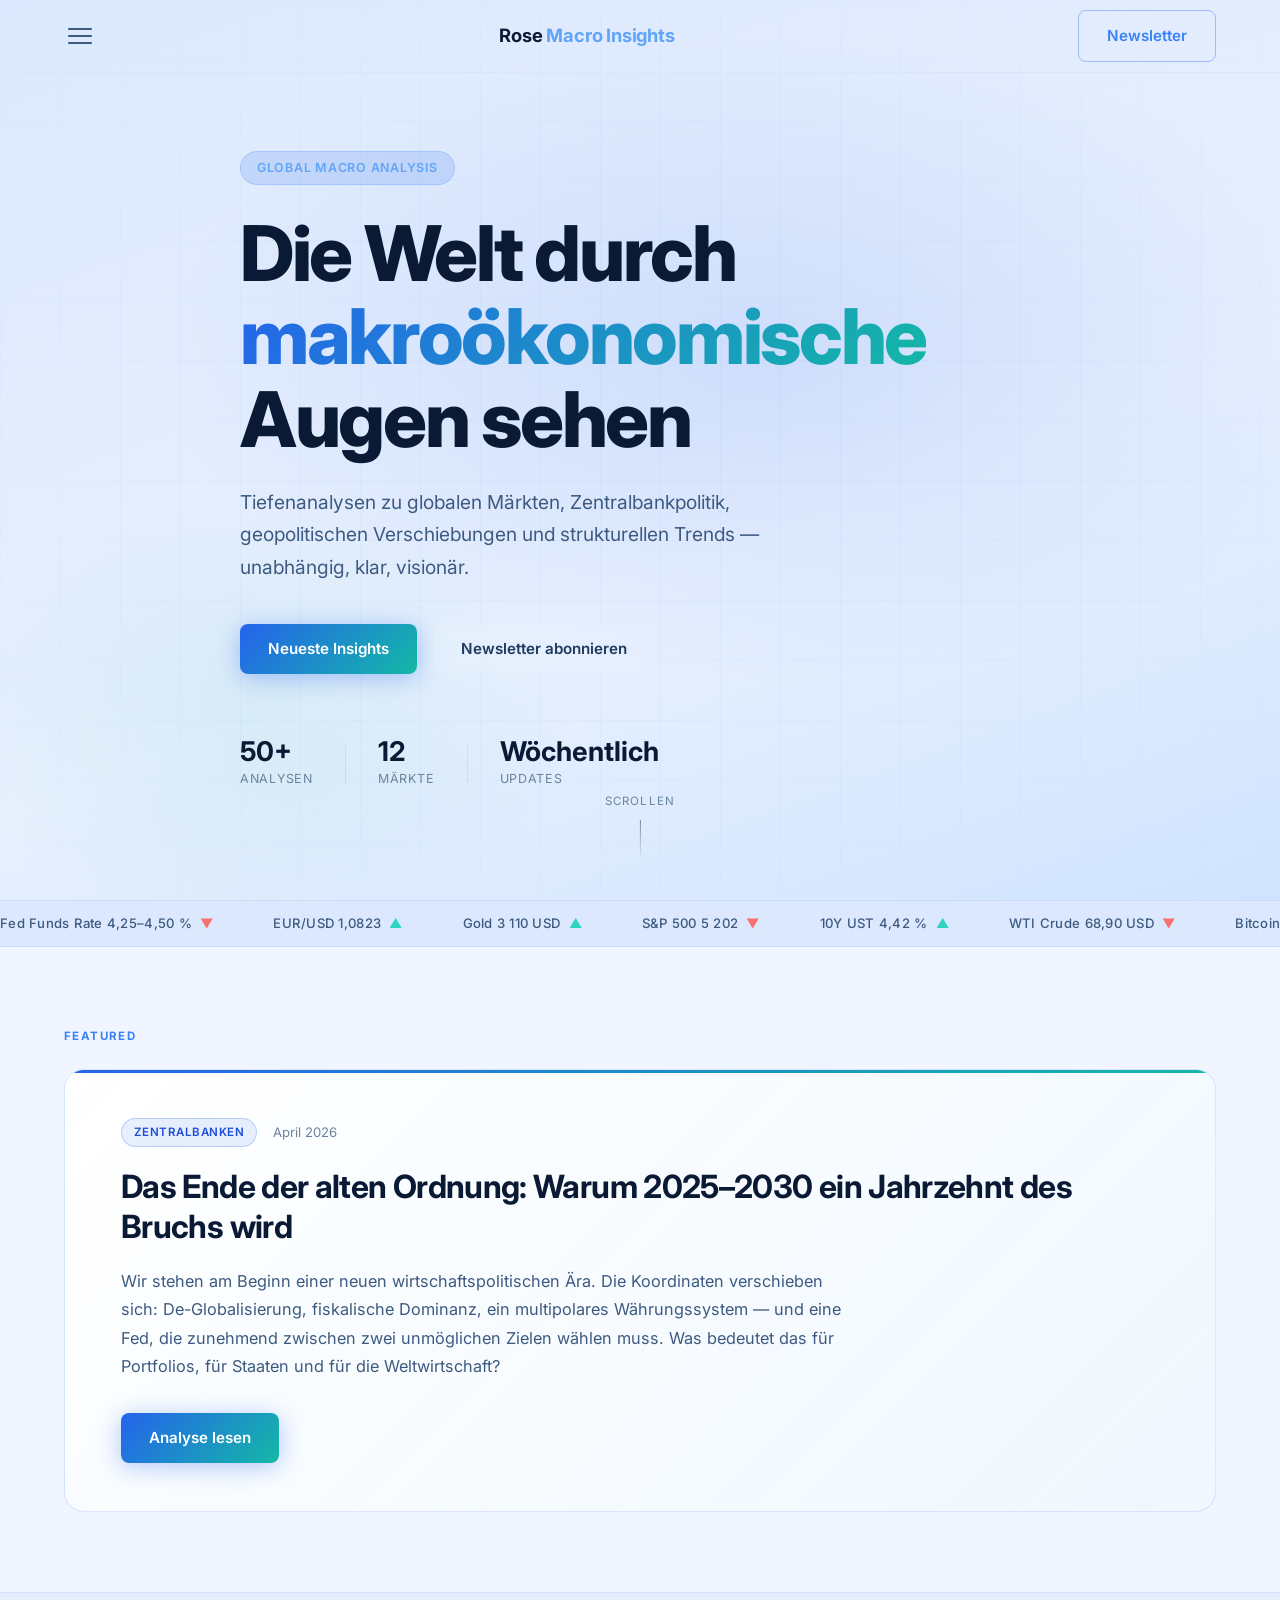
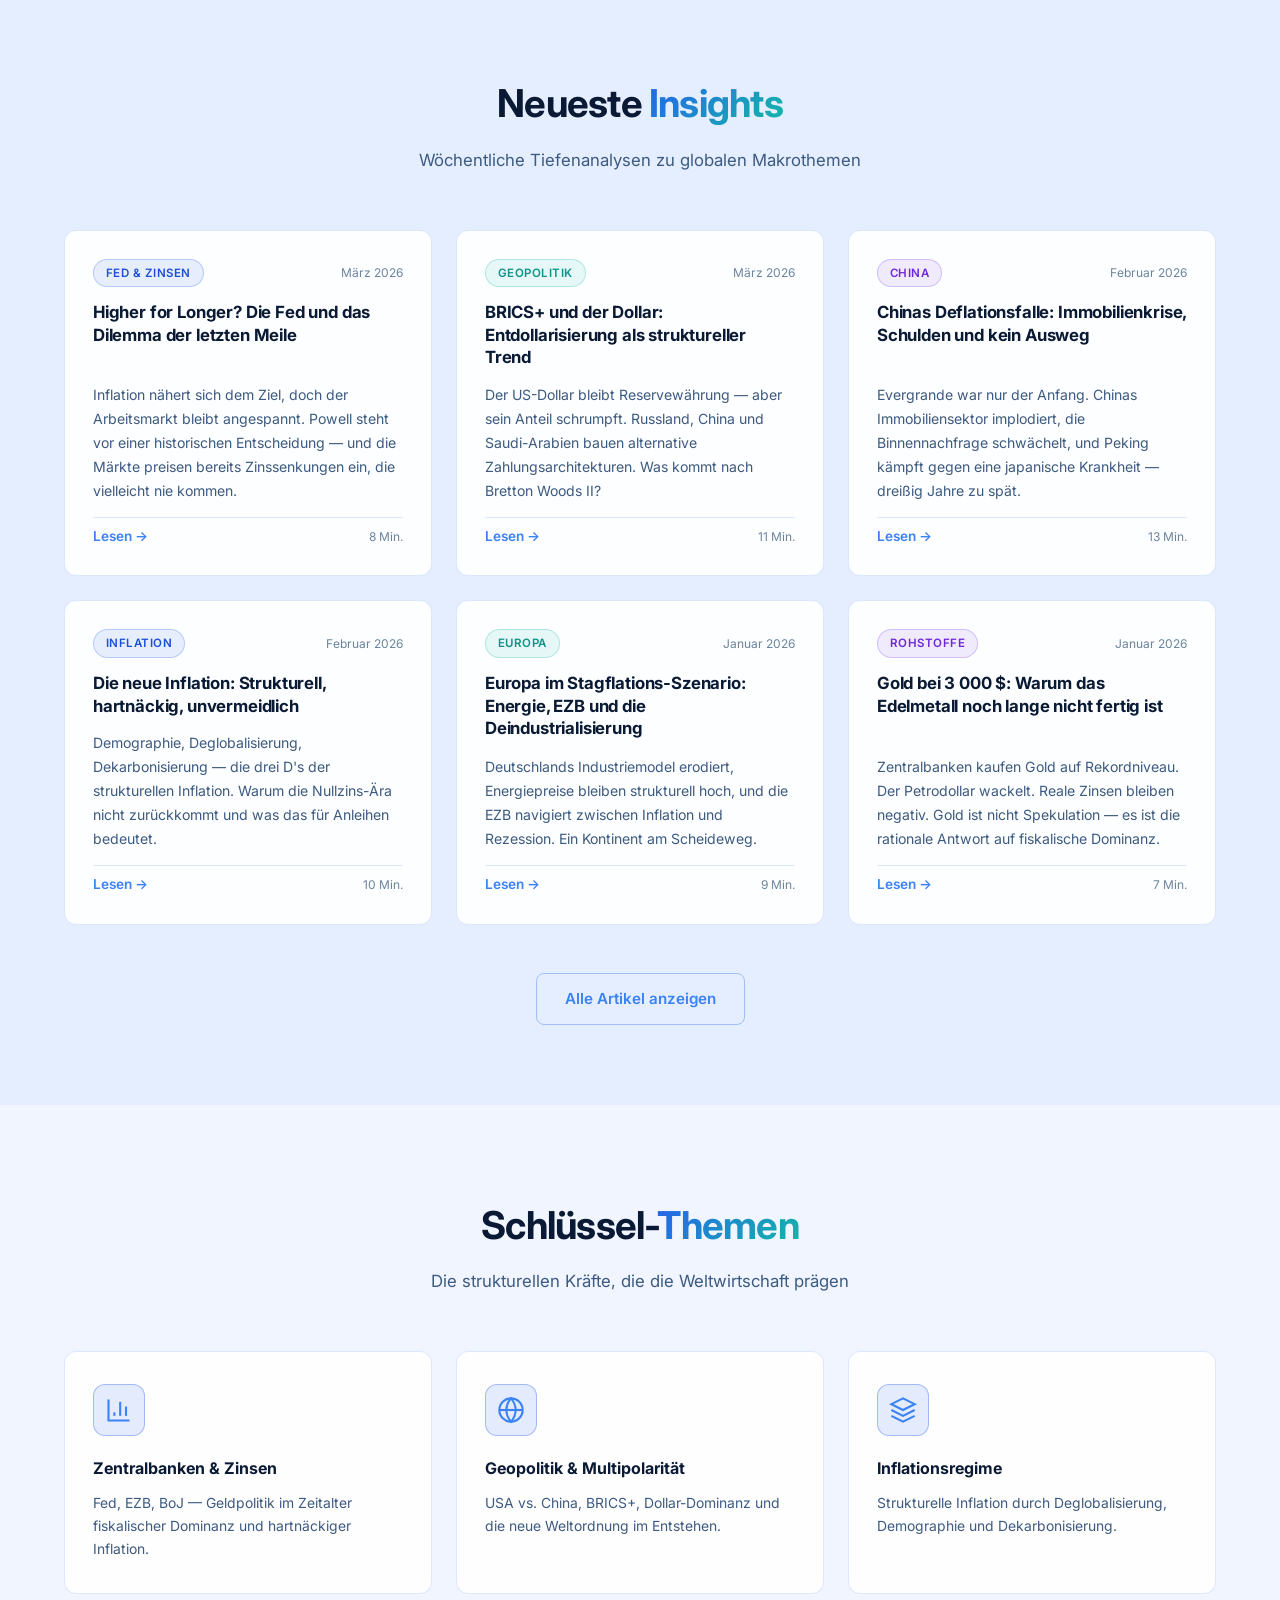
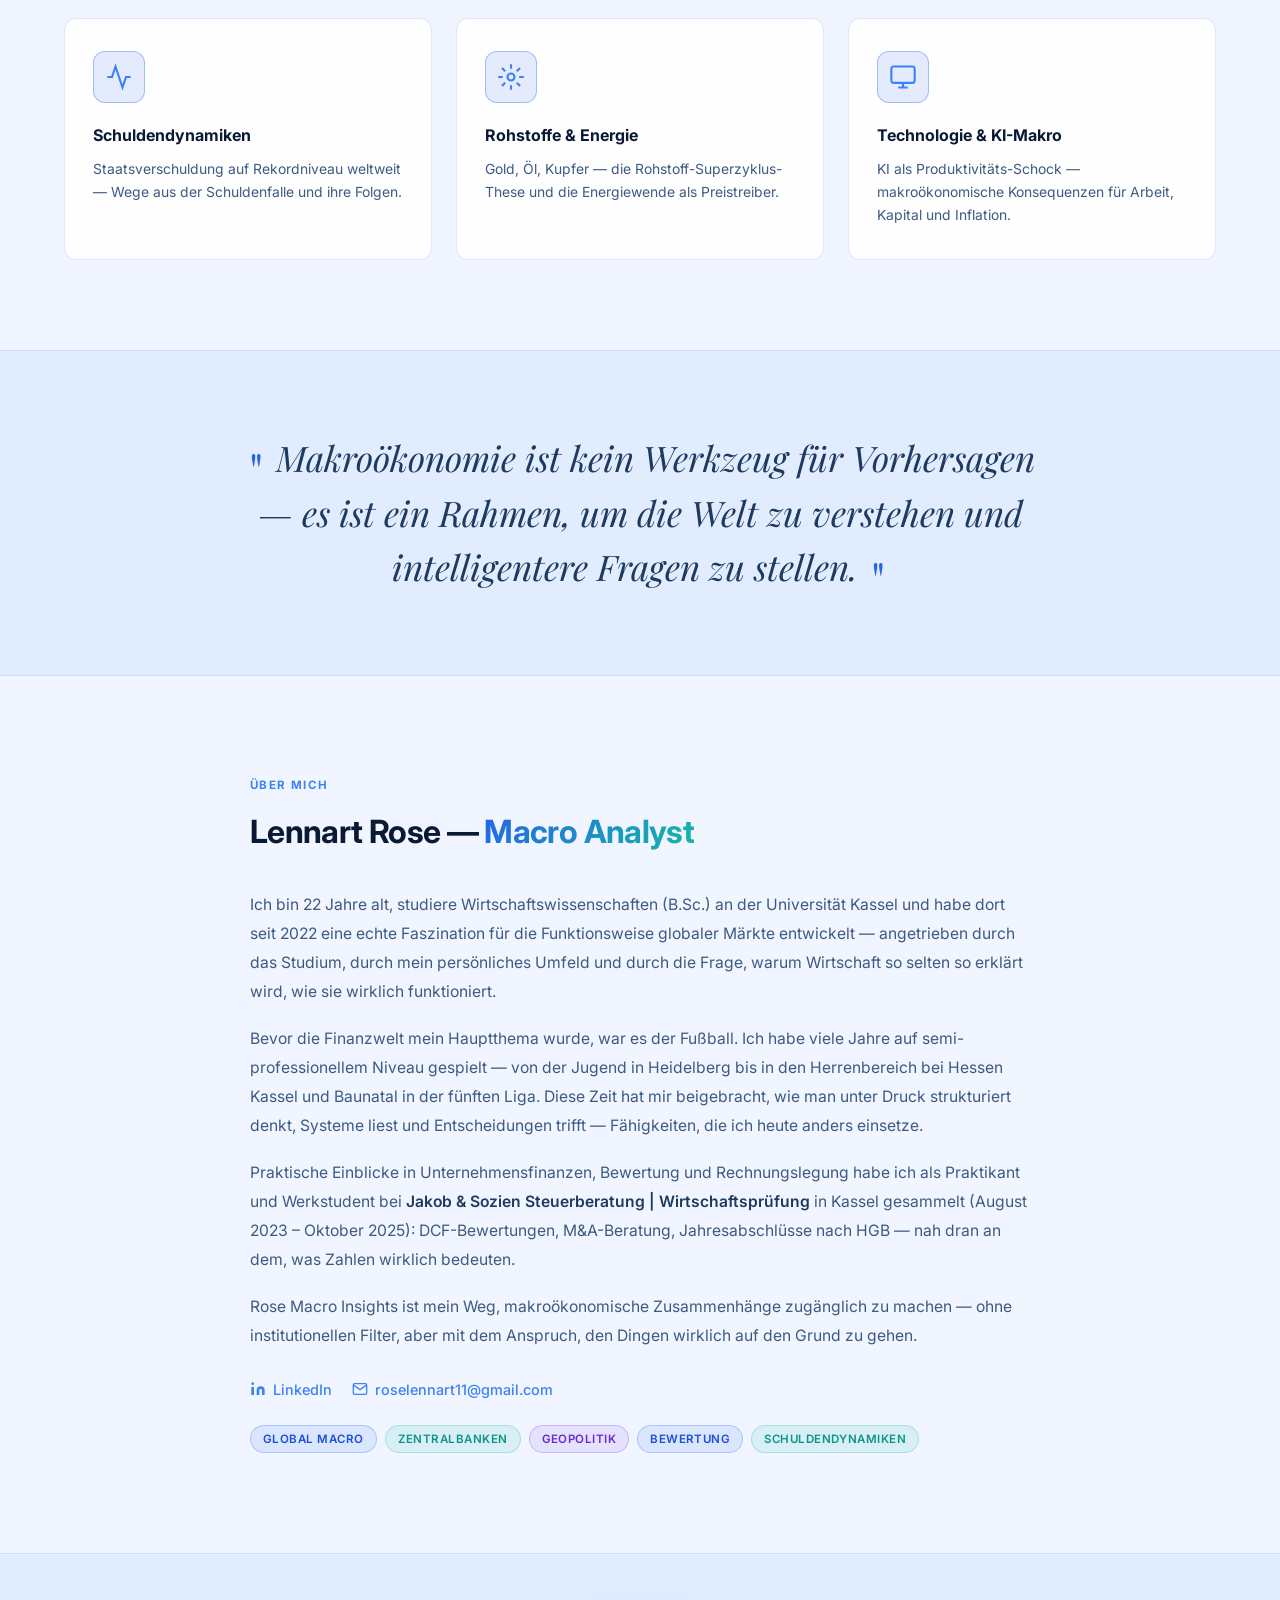
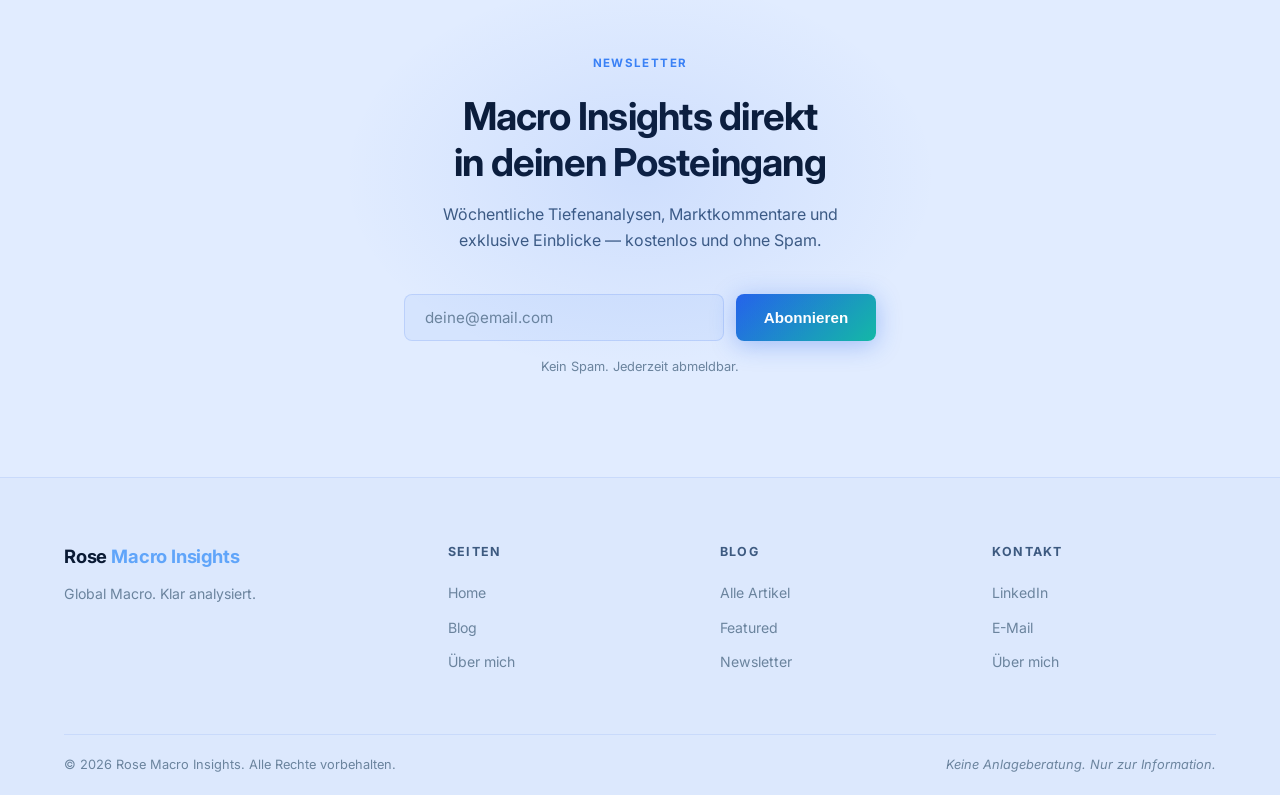
==== index.html @ c43b0543 "Add burger menu (always visible), Blog + Über mich pages, fix all nav links - Burger menu now always" ====
<!DOCTYPE html>
<html lang="de">
<head>
  <meta charset="UTF-8" />
  <meta name="viewport" content="width=device-width, initial-scale=1.0" />
  <title>Rose Macro Insights</title>
  <link rel="preconnect" href="https://fonts.googleapis.com" />
  <link rel="preconnect" href="https://fonts.gstatic.com" crossorigin />
  <link href="https://fonts.googleapis.com/css2?family=Inter:wght@300;400;500;600;700;800&family=Playfair+Display:wght@400;700&display=swap" rel="stylesheet" />
  <link rel="stylesheet" href="css/style.css" />
</head>
<body>

  <!-- NAV -->
  <header class="nav" id="nav">
    <div class="nav__inner container">
      <button class="nav__burger" id="burger" aria-label="Menü öffnen">
        <span></span><span></span><span></span>
      </button>
      <a href="index.html" class="nav__logo">
        <span class="logo-rose">Rose</span><span class="logo-macro"> Macro Insights</span>
      </a>
      <a href="#subscribe" class="btn btn--outline nav__cta">Newsletter</a>
    </div>
    <div class="nav__dropdown" id="nav-dropdown">
      <div class="container nav__dropdown-inner">
        <nav class="nav__drop-links">
          <a href="index.html" class="nav__drop-link nav__drop-link--active">
            <span class="nav__drop-num">01</span>Home
          </a>
          <a href="blog.html" class="nav__drop-link">
            <span class="nav__drop-num">02</span>Blog
          </a>
          <a href="ueber-mich.html" class="nav__drop-link">
            <span class="nav__drop-num">03</span>Über mich
          </a>
        </nav>
        <a href="#subscribe" class="btn btn--primary nav__drop-cta">Newsletter abonnieren</a>
      </div>
    </div>
  </header>

  <!-- HERO -->
  <section class="hero">
    <div class="hero__bg"></div>
    <div class="hero__grid"></div>
    <div class="container hero__inner">
      <div class="hero__tag">Global Macro Analysis</div>
      <h1 class="hero__title">
        Die Welt durch<br />
        <span class="gradient-text">makroökonomische</span><br />
        Augen sehen
      </h1>
      <p class="hero__sub">
        Tiefenanalysen zu globalen Märkten, Zentralbankpolitik, geopolitischen
        Verschiebungen und strukturellen Trends — unabhängig, klar, visionär.
      </p>
      <div class="hero__actions">
        <a href="#insights" class="btn btn--primary">Neueste Insights</a>
        <a href="#subscribe" class="btn btn--ghost">Newsletter abonnieren</a>
      </div>
      <div class="hero__stats">
        <div class="stat">
          <span class="stat__val">50+</span>
          <span class="stat__label">Analysen</span>
        </div>
        <div class="stat__divider"></div>
        <div class="stat">
          <span class="stat__val">12</span>
          <span class="stat__label">Märkte</span>
        </div>
        <div class="stat__divider"></div>
        <div class="stat">
          <span class="stat__val">Wöchentlich</span>
          <span class="stat__label">Updates</span>
        </div>
      </div>
    </div>
    <div class="hero__scroll">
      <span>Scrollen</span>
      <div class="hero__scroll-line"></div>
    </div>
  </section>

  <!-- TICKER -->
  <div class="ticker">
    <div class="ticker__track">
      <span>Fed Funds Rate 4,25–4,50 % <em class="neg">▼</em></span>
      <span>EUR/USD 1,0823 <em class="pos">▲</em></span>
      <span>Gold 3 110 USD <em class="pos">▲</em></span>
      <span>S&amp;P 500 5 202 <em class="neg">▼</em></span>
      <span>10Y UST 4,42 % <em class="pos">▲</em></span>
      <span>WTI Crude 68,90 USD <em class="neg">▼</em></span>
      <span>Bitcoin 78 400 USD <em class="neg">▼</em></span>
      <span>DXY 103,4 <em class="neg">▼</em></span>
      <span>Fed Funds Rate 4,25–4,50 % <em class="neg">▼</em></span>
      <span>EUR/USD 1,0823 <em class="pos">▲</em></span>
      <span>Gold 3 110 USD <em class="pos">▲</em></span>
      <span>S&amp;P 500 5 202 <em class="neg">▼</em></span>
      <span>10Y UST 4,42 % <em class="pos">▲</em></span>
      <span>WTI Crude 68,90 USD <em class="neg">▼</em></span>
      <span>Bitcoin 78 400 USD <em class="neg">▼</em></span>
      <span>DXY 103,4 <em class="neg">▼</em></span>
    </div>
  </div>

  <!-- FEATURED INSIGHT -->
  <section class="featured container">
    <div class="featured__label">Featured</div>
    <div class="featured__card">
      <div class="featured__meta">
        <span class="tag tag--blue">Zentralbanken</span>
        <span class="featured__date">April 2026</span>
      </div>
      <h2 class="featured__title">
        Das Ende der alten Ordnung: Warum 2025–2030 ein Jahrzehnt des Bruchs wird
      </h2>
      <p class="featured__excerpt">
        Wir stehen am Beginn einer neuen wirtschaftspolitischen Ära. Die Koordinaten verschieben sich:
        De-Globalisierung, fiskalische Dominanz, ein multipolares Währungssystem — und eine Fed,
        die zunehmend zwischen zwei unmöglichen Zielen wählen muss. Was bedeutet das für Portfolios,
        für Staaten und für die Weltwirtschaft?
      </p>
      <a href="artikel/das-ende-der-alten-ordnung.html" class="btn btn--primary">Analyse lesen</a>
    </div>
  </section>

  <!-- LATEST INSIGHTS -->
  <section class="insights" id="insights">
    <div class="container">
      <div class="section-header">
        <h2 class="section-title">Neueste <span class="gradient-text">Insights</span></h2>
        <p class="section-sub">Wöchentliche Tiefenanalysen zu globalen Makrothemen</p>
      </div>

      <div class="insights__grid">

        <article class="card">
          <div class="card__top">
            <span class="tag tag--blue">Fed &amp; Zinsen</span>
            <span class="card__date">März 2026</span>
          </div>
          <h3 class="card__title">Higher for Longer? Die Fed und das Dilemma der letzten Meile</h3>
          <p class="card__excerpt">
            Inflation nähert sich dem Ziel, doch der Arbeitsmarkt bleibt angespannt.
            Powell steht vor einer historischen Entscheidung — und die Märkte preisen bereits
            Zinssenkungen ein, die vielleicht nie kommen.
          </p>
          <div class="card__footer">
            <a href="#" class="card__link">Lesen →</a>
            <span class="card__read">8 Min.</span>
          </div>
        </article>

        <article class="card">
          <div class="card__top">
            <span class="tag tag--teal">Geopolitik</span>
            <span class="card__date">März 2026</span>
          </div>
          <h3 class="card__title">BRICS+ und der Dollar: Entdollarisierung als struktureller Trend</h3>
          <p class="card__excerpt">
            Der US-Dollar bleibt Reservewährung — aber sein Anteil schrumpft. Russland,
            China und Saudi-Arabien bauen alternative Zahlungsarchitekturen. Was kommt nach
            Bretton Woods II?
          </p>
          <div class="card__footer">
            <a href="#" class="card__link">Lesen →</a>
            <span class="card__read">11 Min.</span>
          </div>
        </article>

        <article class="card">
          <div class="card__top">
            <span class="tag tag--violet">China</span>
            <span class="card__date">Februar 2026</span>
          </div>
          <h3 class="card__title">Chinas Deflationsfalle: Immobilienkrise, Schulden und kein Ausweg</h3>
          <p class="card__excerpt">
            Evergrande war nur der Anfang. Chinas Immobiliensektor implodiert, die Binnennachfrage
            schwächelt, und Peking kämpft gegen eine japanische Krankheit — dreißig Jahre zu spät.
          </p>
          <div class="card__footer">
            <a href="#" class="card__link">Lesen →</a>
            <span class="card__read">13 Min.</span>
          </div>
        </article>

        <article class="card">
          <div class="card__top">
            <span class="tag tag--blue">Inflation</span>
            <span class="card__date">Februar 2026</span>
          </div>
          <h3 class="card__title">Die neue Inflation: Strukturell, hartnäckig, unvermeidlich</h3>
          <p class="card__excerpt">
            Demographie, Deglobalisierung, Dekarbonisierung — die drei D's der strukturellen
            Inflation. Warum die Nullzins-Ära nicht zurückkommt und was das für Anleihen bedeutet.
          </p>
          <div class="card__footer">
            <a href="#" class="card__link">Lesen →</a>
            <span class="card__read">10 Min.</span>
          </div>
        </article>

        <article class="card">
          <div class="card__top">
            <span class="tag tag--teal">Europa</span>
            <span class="card__date">Januar 2026</span>
          </div>
          <h3 class="card__title">Europa im Stagflations-Szenario: Energie, EZB und die Deindustrialisierung</h3>
          <p class="card__excerpt">
            Deutschlands Industriemodel erodiert, Energiepreise bleiben strukturell hoch,
            und die EZB navigiert zwischen Inflation und Rezession. Ein Kontinent am Scheideweg.
          </p>
          <div class="card__footer">
            <a href="#" class="card__link">Lesen →</a>
            <span class="card__read">9 Min.</span>
          </div>
        </article>

        <article class="card">
          <div class="card__top">
            <span class="tag tag--violet">Rohstoffe</span>
            <span class="card__date">Januar 2026</span>
          </div>
          <h3 class="card__title">Gold bei 3 000 $: Warum das Edelmetall noch lange nicht fertig ist</h3>
          <p class="card__excerpt">
            Zentralbanken kaufen Gold auf Rekordniveau. Der Petrodollar wackelt. Reale Zinsen
            bleiben negativ. Gold ist nicht Spekulation — es ist die rationale Antwort auf fiskalische
            Dominanz.
          </p>
          <div class="card__footer">
            <a href="#" class="card__link">Lesen →</a>
            <span class="card__read">7 Min.</span>
          </div>
        </article>

      </div>

      <div class="insights__more">
        <a href="blog.html" class="btn btn--outline">Alle Artikel anzeigen</a>
      </div>
    </div>
  </section>

  <!-- KEY THEMES -->
  <section class="themes" id="themes">
    <div class="container">
      <div class="section-header">
        <h2 class="section-title">Schlüssel-<span class="gradient-text">Themen</span></h2>
        <p class="section-sub">Die strukturellen Kräfte, die die Weltwirtschaft prägen</p>
      </div>
      <div class="themes__grid">
        <div class="theme-card">
          <div class="theme-card__icon">
            <svg width="28" height="28" viewBox="0 0 24 24" fill="none" stroke="currentColor" stroke-width="1.8"><path d="M3 3v18h18"/><path d="M18 17V9"/><path d="M13 17V5"/><path d="M8 17v-3"/></svg>
          </div>
          <h3>Zentralbanken &amp; Zinsen</h3>
          <p>Fed, EZB, BoJ — Geldpolitik im Zeitalter fiskalischer Dominanz und hartnäckiger Inflation.</p>
        </div>
        <div class="theme-card">
          <div class="theme-card__icon">
            <svg width="28" height="28" viewBox="0 0 24 24" fill="none" stroke="currentColor" stroke-width="1.8"><circle cx="12" cy="12" r="10"/><path d="M2 12h20"/><path d="M12 2a15.3 15.3 0 0 1 4 10 15.3 15.3 0 0 1-4 10 15.3 15.3 0 0 1-4-10 15.3 15.3 0 0 1 4-10z"/></svg>
          </div>
          <h3>Geopolitik &amp; Multipolarität</h3>
          <p>USA vs. China, BRICS+, Dollar-Dominanz und die neue Weltordnung im Entstehen.</p>
        </div>
        <div class="theme-card">
          <div class="theme-card__icon">
            <svg width="28" height="28" viewBox="0 0 24 24" fill="none" stroke="currentColor" stroke-width="1.8"><path d="M12 2L2 7l10 5 10-5-10-5z"/><path d="M2 17l10 5 10-5"/><path d="M2 12l10 5 10-5"/></svg>
          </div>
          <h3>Inflationsregime</h3>
          <p>Strukturelle Inflation durch Deglobalisierung, Demographie und Dekarbonisierung.</p>
        </div>
        <div class="theme-card">
          <div class="theme-card__icon">
            <svg width="28" height="28" viewBox="0 0 24 24" fill="none" stroke="currentColor" stroke-width="1.8"><path d="M22 12h-4l-3 9L9 3l-3 9H2"/></svg>
          </div>
          <h3>Schuldendynamiken</h3>
          <p>Staatsverschuldung auf Rekordniveau weltweit — Wege aus der Schuldenfalle und ihre Folgen.</p>
        </div>
        <div class="theme-card">
          <div class="theme-card__icon">
            <svg width="28" height="28" viewBox="0 0 24 24" fill="none" stroke="currentColor" stroke-width="1.8"><circle cx="12" cy="12" r="3"/><path d="M12 1v4M12 19v4M4.22 4.22l2.83 2.83M16.95 16.95l2.83 2.83M1 12h4M19 12h4M4.22 19.78l2.83-2.83M16.95 7.05l2.83-2.83"/></svg>
          </div>
          <h3>Rohstoffe &amp; Energie</h3>
          <p>Gold, Öl, Kupfer — die Rohstoff-Superzyklus-These und die Energiewende als Preistreiber.</p>
        </div>
        <div class="theme-card">
          <div class="theme-card__icon">
            <svg width="28" height="28" viewBox="0 0 24 24" fill="none" stroke="currentColor" stroke-width="1.8"><rect x="2" y="3" width="20" height="14" rx="2"/><path d="M8 21h8M12 17v4"/></svg>
          </div>
          <h3>Technologie &amp; KI-Makro</h3>
          <p>KI als Produktivitäts-Schock — makroökonomische Konsequenzen für Arbeit, Kapital und Inflation.</p>
        </div>
      </div>
    </div>
  </section>

  <!-- QUOTE -->
  <section class="quote-section">
    <div class="container">
      <blockquote class="pull-quote">
        <span class="pull-quote__mark">"</span>
        Makroökonomie ist kein Werkzeug für Vorhersagen —
        es ist ein Rahmen, um die Welt zu verstehen und
        intelligentere Fragen zu stellen.
        <span class="pull-quote__mark">"</span>
      </blockquote>
    </div>
  </section>

  <!-- ABOUT -->
  <section class="about" id="about">
    <div class="container about__inner">
      <div class="about__label">Über mich</div>
      <h2 class="about__title">Lennart Rose — <span class="gradient-text">Macro Analyst</span></h2>
      <p class="about__text">
        Ich bin 22 Jahre alt, studiere Wirtschaftswissenschaften (B.Sc.) an der Universität Kassel
        und habe dort seit 2022 eine echte Faszination für die Funktionsweise globaler Märkte entwickelt —
        angetrieben durch das Studium, durch mein persönliches Umfeld und durch die Frage, warum
        Wirtschaft so selten so erklärt wird, wie sie wirklich funktioniert.
      </p>
      <p class="about__text">
        Bevor die Finanzwelt mein Hauptthema wurde, war es der Fußball. Ich habe viele Jahre auf
        semi-professionellem Niveau gespielt — von der Jugend in Heidelberg bis in den Herrenbereich
        bei Hessen Kassel und Baunatal in der fünften Liga. Diese Zeit hat mir beigebracht, wie man
        unter Druck strukturiert denkt, Systeme liest und Entscheidungen trifft — Fähigkeiten, die
        ich heute anders einsetze.
      </p>
      <p class="about__text">
        Praktische Einblicke in Unternehmensfinanzen, Bewertung und Rechnungslegung habe ich als
        Praktikant und Werkstudent bei <strong>Jakob &amp; Sozien Steuerberatung | Wirtschaftsprüfung</strong>
        in Kassel gesammelt (August 2023 – Oktober 2025): DCF-Bewertungen, M&amp;A-Beratung,
        Jahresabschlüsse nach HGB — nah dran an dem, was Zahlen wirklich bedeuten.
      </p>
      <p class="about__text">
        Rose Macro Insights ist mein Weg, makroökonomische Zusammenhänge zugänglich zu machen —
        ohne institutionellen Filter, aber mit dem Anspruch, den Dingen wirklich auf den Grund zu gehen.
      </p>
      <div class="about__links">
        <a href="https://www.linkedin.com/in/lennartrose" target="_blank" rel="noopener" class="about__link">
          <svg width="16" height="16" viewBox="0 0 24 24" fill="currentColor"><path d="M16 8a6 6 0 0 1 6 6v7h-4v-7a2 2 0 0 0-2-2 2 2 0 0 0-2 2v7h-4v-7a6 6 0 0 1 6-6z"/><rect x="2" y="9" width="4" height="12"/><circle cx="4" cy="4" r="2"/></svg>
          LinkedIn
        </a>
        <a href="mailto:roselennart11@gmail.com" class="about__link">
          <svg width="16" height="16" viewBox="0 0 24 24" fill="none" stroke="currentColor" stroke-width="2"><path d="M4 4h16c1.1 0 2 .9 2 2v12c0 1.1-.9 2-2 2H4c-1.1 0-2-.9-2-2V6c0-1.1.9-2 2-2z"/><polyline points="22,6 12,13 2,6"/></svg>
          roselennart11@gmail.com
        </a>
      </div>
      <div class="about__tags">
        <span class="tag tag--blue">Global Macro</span>
        <span class="tag tag--teal">Zentralbanken</span>
        <span class="tag tag--violet">Geopolitik</span>
        <span class="tag tag--blue">Bewertung</span>
        <span class="tag tag--teal">Schuldendynamiken</span>
      </div>
    </div>
  </section>

  <!-- SUBSCRIBE -->
  <section class="subscribe" id="subscribe">
    <div class="container subscribe__inner">
      <div class="subscribe__glow"></div>
      <div class="subscribe__tag">Newsletter</div>
      <h2 class="subscribe__title">
        Macro Insights direkt<br />in deinen Posteingang
      </h2>
      <p class="subscribe__sub">
        Wöchentliche Tiefenanalysen, Marktkommentare und exklusive Einblicke —
        kostenlos und ohne Spam.
      </p>
      <form class="subscribe__form" id="subscribe-form">
        <input
          type="email"
          class="subscribe__input"
          placeholder="deine@email.com"
          required
          aria-label="E-Mail-Adresse"
        />
        <button type="submit" class="btn btn--primary">Abonnieren</button>
      </form>
      <p class="subscribe__note">Kein Spam. Jederzeit abmeldbar.</p>
      <div class="subscribe__success" id="subscribe-success">
        Danke! Du erhältst jetzt wöchentliche Macro Insights.
      </div>
    </div>
  </section>

  <!-- FOOTER -->
  <footer class="footer">
    <div class="container footer__inner">
      <div class="footer__brand">
        <a href="#" class="nav__logo">
          <span class="logo-rose">Rose</span><span class="logo-macro"> Macro Insights</span>
        </a>
        <p class="footer__tagline">Global Macro. Klar analysiert.</p>
      </div>
      <div class="footer__links">
        <div class="footer__col">
          <h4>Seiten</h4>
          <a href="index.html">Home</a>
          <a href="blog.html">Blog</a>
          <a href="ueber-mich.html">Über mich</a>
        </div>
        <div class="footer__col">
          <h4>Blog</h4>
          <a href="blog.html">Alle Artikel</a>
          <a href="artikel/das-ende-der-alten-ordnung.html">Featured</a>
          <a href="#subscribe">Newsletter</a>
        </div>
        <div class="footer__col">
          <h4>Kontakt</h4>
          <a href="https://www.linkedin.com/in/lennartrose" target="_blank" rel="noopener">LinkedIn</a>
          <a href="mailto:roselennart11@gmail.com">E-Mail</a>
          <a href="ueber-mich.html">Über mich</a>
        </div>
      </div>
    </div>
    <div class="footer__bottom container">
      <span>© 2026 Rose Macro Insights. Alle Rechte vorbehalten.</span>
      <span class="footer__disclaimer">Keine Anlageberatung. Nur zur Information.</span>
    </div>
  </footer>

  <script src="js/main.js"></script>
</body>
</html>
---- css/style.css ----
/* =====================================================
   Rose Macro Insights — Main Stylesheet
   Supports: prefers-color-scheme (dark + light)
   ===================================================== */

:root {
  --blue-500: #1d4ed8;
  --blue-400: #2563eb;
  --blue-300: #3b82f6;
  --blue-200: #60a5fa;
  --blue-100: #bfdbfe;
  --teal-400: #14b8a6;
  --teal-300: #2dd4bf;
  --violet-400: #7c3aed;
  --violet-300: #8b5cf6;

  --gradient-main: linear-gradient(135deg, var(--blue-400), var(--teal-400));
  --font-sans: 'Inter', system-ui, -apple-system, sans-serif;
  --font-serif: 'Playfair Display', Georgia, serif;
  --radius: 12px;
  --radius-lg: 20px;
  --transition: 0.25s cubic-bezier(0.4, 0, 0.2, 1);
}

/* ── DARK MODE (default) ── */
:root {
  --bg:            #040d1a;
  --bg-2:          #071224;
  --bg-card:       rgba(10, 26, 52, 0.5);
  --bg-card-h:     rgba(15, 35, 71, 0.7);
  --bg-section:    rgba(7, 18, 36, 0.6);
  --bg-input:      rgba(255,255,255,0.06);
  --border:        rgba(96, 165, 250, 0.1);
  --border-h:      rgba(96, 165, 250, 0.25);
  --border-soft:   rgba(255,255,255,0.06);
  --text-heading:  #ffffff;
  --text-primary:  #e2e8f0;
  --text-muted:    #94a3b8;
  --text-faint:    #64748b;
  --nav-bg:        rgba(4, 13, 26, 0.93);
  --hero-bg:       linear-gradient(160deg, #040d1a 0%, #0a1a34 60%, #0d2040 100%);
  --ticker-bg:     rgba(10, 26, 52, 0.9);
  --quote-bg:      rgba(7, 18, 36, 0.8);
  --subscribe-bg:  rgba(7, 18, 36, 0.8);
  --footer-bg:     #040d1a;
  --featured-bg:   linear-gradient(135deg, rgba(15,35,71,0.8) 0%, rgba(10,26,52,0.6) 100%);
  --card-shadow:   rgba(4, 13, 26, 0.5);
  --tag-blue-bg:   rgba(37, 99, 235, 0.18);
  --tag-blue-c:    #60a5fa;
  --tag-blue-bd:   rgba(96, 165, 250, 0.25);
  --tag-teal-bg:   rgba(20, 184, 166, 0.15);
  --tag-teal-c:    #2dd4bf;
  --tag-teal-bd:   rgba(45, 212, 191, 0.25);
  --tag-violet-bg: rgba(124, 58, 237, 0.18);
  --tag-violet-c:  #c4b5fd;
  --tag-violet-bd: rgba(139, 92, 246, 0.3);
}

/* ── LIGHT MODE ── */
@media (prefers-color-scheme: light) {
  :root {
    --bg:            #f0f5ff;
    --bg-2:          #e8f0fe;
    --bg-card:       rgba(255, 255, 255, 0.9);
    --bg-card-h:     rgba(255, 255, 255, 1);
    --bg-section:    rgba(220, 232, 255, 0.5);
    --bg-input:      rgba(37, 99, 235, 0.06);
    --border:        rgba(37, 99, 235, 0.15);
    --border-h:      rgba(37, 99, 235, 0.35);
    --border-soft:   rgba(37, 99, 235, 0.1);
    --text-heading:  #0a1a34;
    --text-primary:  #1e3a5f;
    --text-muted:    #3d5a80;
    --text-faint:    #6b849e;
    --nav-bg:        rgba(240, 245, 255, 0.95);
    --hero-bg:       linear-gradient(160deg, #dce8fd 0%, #e8f0fe 60%, #d0e4ff 100%);
    --ticker-bg:     rgba(220, 232, 253, 0.95);
    --quote-bg:      rgba(220, 232, 255, 0.7);
    --subscribe-bg:  rgba(220, 232, 255, 0.7);
    --footer-bg:     #dce8fd;
    --featured-bg:   linear-gradient(135deg, rgba(255,255,255,0.95) 0%, rgba(240,247,255,0.9) 100%);
    --card-shadow:   rgba(30, 58, 95, 0.12);
    --tag-blue-bg:   rgba(37, 99, 235, 0.1);
    --tag-blue-c:    #1d4ed8;
    --tag-blue-bd:   rgba(37, 99, 235, 0.25);
    --tag-teal-bg:   rgba(20, 184, 166, 0.1);
    --tag-teal-c:    #0d9488;
    --tag-teal-bd:   rgba(20, 184, 166, 0.25);
    --tag-violet-bg: rgba(124, 58, 237, 0.1);
    --tag-violet-c:  #6d28d9;
    --tag-violet-bd: rgba(124, 58, 237, 0.25);
  }
}

/* ── RESET ── */
*, *::before, *::after { box-sizing: border-box; margin: 0; padding: 0; }
html { scroll-behavior: smooth; }
body {
  font-family: var(--font-sans);
  background: var(--bg);
  color: var(--text-primary);
  line-height: 1.6;
  overflow-x: hidden;
  -webkit-font-smoothing: antialiased;
}
a { text-decoration: none; color: inherit; }
img { max-width: 100%; display: block; }

/* ── CONTAINER ── */
.container {
  width: 90%;
  max-width: 1200px;
  margin: 0 auto;
}

/* ── BUTTONS ── */
.btn {
  display: inline-flex;
  align-items: center;
  gap: 8px;
  padding: 13px 28px;
  border-radius: 8px;
  font-weight: 600;
  font-size: 0.95rem;
  cursor: pointer;
  border: none;
  transition: all var(--transition);
  white-space: nowrap;
}
.btn--primary {
  background: var(--gradient-main);
  color: #fff;
  box-shadow: 0 4px 24px rgba(37, 99, 235, 0.35);
}
.btn--primary:hover {
  transform: translateY(-2px);
  box-shadow: 0 8px 32px rgba(37, 99, 235, 0.5);
}
.btn--outline {
  background: transparent;
  color: var(--blue-300);
  border: 1.5px solid var(--border-h);
}
.btn--outline:hover {
  border-color: var(--blue-300);
  background: rgba(37, 99, 235, 0.1);
  color: var(--text-heading);
}
.btn--ghost {
  background: rgba(255,255,255,0.07);
  color: var(--text-primary);
  backdrop-filter: blur(8px);
}
.btn--ghost:hover {
  background: rgba(255,255,255,0.12);
  color: var(--text-heading);
}

/* ── TAGS ── */
.tag {
  display: inline-block;
  padding: 4px 12px;
  border-radius: 99px;
  font-size: 0.72rem;
  font-weight: 600;
  letter-spacing: 0.04em;
  text-transform: uppercase;
}
.tag--blue   { background: var(--tag-blue-bg);   color: var(--tag-blue-c);   border: 1px solid var(--tag-blue-bd); }
.tag--teal   { background: var(--tag-teal-bg);   color: var(--tag-teal-c);   border: 1px solid var(--tag-teal-bd); }
.tag--violet { background: var(--tag-violet-bg); color: var(--tag-violet-c); border: 1px solid var(--tag-violet-bd); }

/* ── GRADIENT TEXT ── */
.gradient-text {
  background: var(--gradient-main);
  -webkit-background-clip: text;
  -webkit-text-fill-color: transparent;
  background-clip: text;
}

/* ── SECTION HEADER ── */
.section-header { text-align: center; margin-bottom: 56px; }
.section-title {
  font-size: clamp(1.8rem, 3vw, 2.6rem);
  font-weight: 700;
  margin-bottom: 12px;
  letter-spacing: -0.02em;
  color: var(--text-heading);
}
.section-sub {
  color: var(--text-muted);
  font-size: 1.05rem;
  max-width: 520px;
  margin: 0 auto;
}

/* =====================================================
   NAV
   ===================================================== */
.nav {
  position: fixed;
  top: 0; left: 0; right: 0;
  z-index: 100;
  transition: background var(--transition), box-shadow var(--transition);
}
.nav.scrolled {
  background: var(--nav-bg);
  backdrop-filter: blur(16px);
  box-shadow: 0 1px 0 var(--border-soft);
}
.nav__inner {
  display: flex;
  align-items: center;
  justify-content: space-between;
  height: 72px;
}
.nav__logo { font-size: 1.15rem; font-weight: 700; letter-spacing: -0.01em; flex-shrink: 0; }
.logo-rose  { color: var(--text-heading); }
.logo-macro { color: var(--blue-200); }

.nav__links { display: flex; align-items: center; gap: 36px; }
.nav__links a {
  color: var(--text-muted);
  font-size: 0.9rem;
  font-weight: 500;
  transition: color var(--transition);
}
.nav__links a:hover { color: var(--text-heading); }

.nav__burger {
  display: flex;
  flex-direction: column;
  gap: 5px;
  background: none;
  border: none;
  cursor: pointer;
  padding: 4px;
}
.nav__burger span {
  display: block;
  width: 24px;
  height: 2px;
  background: var(--text-muted);
  border-radius: 2px;
  transition: all var(--transition);
}
/* Dropdown nav */
.nav__cta { display: none; }
@media (min-width: 480px) { .nav__cta { display: inline-flex; } }

.nav__dropdown {
  background: var(--nav-bg);
  backdrop-filter: blur(20px);
  border-bottom: 1px solid var(--border-soft);
  overflow: hidden;
  max-height: 0;
  transition: max-height 0.4s cubic-bezier(0.4, 0, 0.2, 1);
}
.nav__dropdown.open { max-height: 320px; }
.nav__dropdown-inner {
  display: flex;
  align-items: center;
  justify-content: space-between;
  padding: 28px 0;
  gap: 24px;
  flex-wrap: wrap;
}
.nav__drop-links {
  display: flex;
  flex-wrap: wrap;
  gap: 4px;
}
.nav__drop-link {
  display: flex;
  align-items: center;
  gap: 10px;
  padding: 10px 18px;
  border-radius: 8px;
  font-size: 0.95rem;
  font-weight: 500;
  color: var(--text-muted);
  transition: all var(--transition);
}
.nav__drop-link:hover,
.nav__drop-link--active {
  background: var(--bg-card);
  color: var(--text-heading);
}
.nav__drop-num {
  font-size: 0.65rem;
  font-weight: 700;
  color: var(--blue-300);
  letter-spacing: 0.05em;
}
.nav__drop-cta { flex-shrink: 0; }

@media (max-width: 640px) {
  .nav__dropdown-inner { flex-direction: column; align-items: flex-start; padding: 20px 0; }
  .nav__drop-cta { width: 100%; justify-content: center; }
}

/* =====================================================
   HERO
   ===================================================== */
.hero {
  min-height: 100vh;
  display: flex;
  align-items: center;
  position: relative;
  overflow: hidden;
  background: var(--hero-bg);
}
.hero__bg {
  position: absolute;
  inset: 0;
  background:
    radial-gradient(ellipse 80% 60% at 60% 40%, rgba(37,99,235,0.12) 0%, transparent 60%),
    radial-gradient(ellipse 50% 50% at 20% 80%, rgba(20,184,166,0.08) 0%, transparent 50%);
  pointer-events: none;
}
.hero__grid {
  position: absolute;
  inset: 0;
  background-image:
    linear-gradient(rgba(96,165,250,0.05) 1px, transparent 1px),
    linear-gradient(90deg, rgba(96,165,250,0.05) 1px, transparent 1px);
  background-size: 60px 60px;
  pointer-events: none;
  mask-image: radial-gradient(ellipse 80% 80% at 50% 50%, black 40%, transparent 100%);
}
.hero__inner {
  padding: 140px 0 100px;
  position: relative;
  z-index: 2;
  max-width: 800px;
}
.hero__tag {
  display: inline-block;
  padding: 6px 16px;
  background: rgba(37,99,235,0.15);
  border: 1px solid rgba(96,165,250,0.3);
  border-radius: 99px;
  font-size: 0.78rem;
  font-weight: 600;
  letter-spacing: 0.06em;
  text-transform: uppercase;
  color: var(--blue-200);
  margin-bottom: 28px;
}
.hero__title {
  font-size: clamp(2.6rem, 6vw, 5rem);
  font-weight: 800;
  line-height: 1.08;
  letter-spacing: -0.03em;
  margin-bottom: 24px;
  color: var(--text-heading);
}
.hero__sub {
  font-size: clamp(1rem, 1.5vw, 1.2rem);
  color: var(--text-muted);
  max-width: 580px;
  margin-bottom: 40px;
  line-height: 1.7;
}
.hero__actions { display: flex; flex-wrap: wrap; gap: 16px; margin-bottom: 64px; }
.hero__stats { display: flex; align-items: center; gap: 32px; flex-wrap: wrap; }
.stat__val {
  display: block;
  font-size: 1.7rem;
  font-weight: 700;
  color: var(--text-heading);
  line-height: 1;
}
.stat__label {
  display: block;
  font-size: 0.78rem;
  color: var(--text-faint);
  text-transform: uppercase;
  letter-spacing: 0.06em;
  margin-top: 4px;
}
.stat__divider { width: 1px; height: 40px; background: var(--border-soft); }
.hero__scroll {
  position: absolute;
  bottom: 40px;
  left: 50%;
  transform: translateX(-50%);
  display: flex;
  flex-direction: column;
  align-items: center;
  gap: 10px;
  color: var(--text-faint);
  font-size: 0.72rem;
  letter-spacing: 0.1em;
  text-transform: uppercase;
  animation: heroScrollPulse 2.5s ease-in-out infinite;
}
.hero__scroll-line { width: 1px; height: 40px; background: linear-gradient(to bottom, var(--text-faint), transparent); }
@keyframes heroScrollPulse {
  0%, 100% { opacity: 0.5; transform: translateX(-50%) translateY(0); }
  50%       { opacity: 1;   transform: translateX(-50%) translateY(6px); }
}

/* =====================================================
   TICKER
   ===================================================== */
.ticker {
  background: var(--ticker-bg);
  border-top: 1px solid var(--border-soft);
  border-bottom: 1px solid var(--border-soft);
  overflow: hidden;
  padding: 12px 0;
}
.ticker__track {
  display: flex;
  gap: 60px;
  animation: ticker 40s linear infinite;
  white-space: nowrap;
  width: max-content;
}
.ticker__track span { font-size: 0.82rem; font-weight: 500; color: var(--text-muted); letter-spacing: 0.02em; }
.ticker__track em  { font-style: normal; margin-left: 4px; }
.pos { color: var(--teal-300); }
.neg { color: #f87171; }
@keyframes ticker {
  from { transform: translateX(0); }
  to   { transform: translateX(-50%); }
}

/* =====================================================
   FEATURED
   ===================================================== */
.featured { padding: 80px 0; }
.featured__label {
  font-size: 0.72rem; font-weight: 700;
  text-transform: uppercase; letter-spacing: 0.12em;
  color: var(--blue-300); margin-bottom: 24px;
}
.featured__card {
  background: var(--featured-bg);
  border: 1px solid var(--border);
  border-radius: var(--radius-lg);
  padding: 48px 56px;
  position: relative;
  overflow: hidden;
  transition: border-color var(--transition);
}
.featured__card::before {
  content: '';
  position: absolute;
  top: 0; left: 0; right: 0;
  height: 3px;
  background: var(--gradient-main);
}
.featured__card:hover { border-color: var(--border-h); }
.featured__meta { display: flex; align-items: center; gap: 16px; margin-bottom: 20px; }
.featured__date { font-size: 0.82rem; color: var(--text-faint); }
.featured__title {
  font-size: clamp(1.5rem, 2.5vw, 2.1rem);
  font-weight: 700;
  letter-spacing: -0.02em;
  line-height: 1.25;
  margin-bottom: 20px;
  color: var(--text-heading);
}
.featured__excerpt {
  color: var(--text-muted);
  font-size: 1.02rem;
  line-height: 1.75;
  max-width: 720px;
  margin-bottom: 32px;
}

/* =====================================================
   INSIGHTS GRID
   ===================================================== */
.insights {
  padding: 80px 0;
  background: var(--bg-section);
  border-top: 1px solid var(--border-soft);
}
.insights__grid { display: grid; grid-template-columns: repeat(3, 1fr); gap: 24px; }
.card {
  background: var(--bg-card);
  border: 1px solid var(--border);
  border-radius: var(--radius);
  padding: 28px;
  display: flex;
  flex-direction: column;
  gap: 14px;
  transition: all var(--transition);
  position: relative;
  overflow: hidden;
}
.card::after {
  content: '';
  position: absolute;
  inset: 0;
  background: radial-gradient(ellipse 60% 60% at 50% 0%, rgba(37,99,235,0.06), transparent);
  opacity: 0;
  transition: opacity var(--transition);
}
.card:hover {
  border-color: var(--border-h);
  transform: translateY(-4px);
  box-shadow: 0 16px 40px var(--card-shadow);
}
.card:hover::after { opacity: 1; }
.card__top { display: flex; align-items: center; justify-content: space-between; gap: 8px; }
.card__date { font-size: 0.75rem; color: var(--text-faint); }
.card__title { font-size: 1.05rem; font-weight: 700; color: var(--text-heading); line-height: 1.35; letter-spacing: -0.01em; flex: 1; }
.card__excerpt { color: var(--text-muted); font-size: 0.88rem; line-height: 1.7; flex: 1; }
.card__footer {
  display: flex;
  align-items: center;
  justify-content: space-between;
  padding-top: 8px;
  border-top: 1px solid var(--border);
  margin-top: auto;
}
.card__link { font-size: 0.85rem; font-weight: 600; color: var(--blue-300); transition: color var(--transition); }
.card__link:hover { color: var(--blue-200); }
.card__read { font-size: 0.75rem; color: var(--text-faint); }
.insights__more { text-align: center; margin-top: 48px; }

/* =====================================================
   THEMES
   ===================================================== */
.themes { padding: 90px 0; }
.themes__grid { display: grid; grid-template-columns: repeat(3, 1fr); gap: 24px; }
.theme-card {
  background: var(--bg-card);
  border: 1px solid var(--border);
  border-radius: var(--radius);
  padding: 32px 28px;
  transition: all var(--transition);
}
.theme-card:hover {
  border-color: var(--border-h);
  background: var(--bg-card-h);
  transform: translateY(-3px);
}
.theme-card__icon {
  width: 52px; height: 52px;
  border-radius: 12px;
  background: rgba(37,99,235,0.12);
  border: 1px solid var(--border-h);
  display: flex; align-items: center; justify-content: center;
  color: var(--blue-300);
  margin-bottom: 20px;
}
.theme-card h3 { font-size: 1rem; font-weight: 700; color: var(--text-heading); margin-bottom: 10px; }
.theme-card p  { font-size: 0.87rem; color: var(--text-muted); line-height: 1.65; }

/* =====================================================
   PULL QUOTE
   ===================================================== */
.quote-section {
  padding: 80px 0;
  background: var(--quote-bg);
  border-top: 1px solid var(--border-soft);
  border-bottom: 1px solid var(--border-soft);
}
.pull-quote {
  font-family: var(--font-serif);
  font-size: clamp(1.4rem, 2.8vw, 2.2rem);
  font-style: italic;
  color: var(--text-primary);
  text-align: center;
  max-width: 800px;
  margin: 0 auto;
  line-height: 1.55;
}
.pull-quote__mark {
  font-size: 3rem; line-height: 0.5;
  vertical-align: -0.35em;
  color: var(--blue-400);
  font-style: normal; margin: 0 4px;
}

/* =====================================================
   ABOUT  (cleaned up — single column, no side image)
   ===================================================== */
.about { padding: 100px 0; }
.about__inner { max-width: 780px; }
.about__label {
  font-size: 0.72rem; font-weight: 700;
  text-transform: uppercase; letter-spacing: 0.12em;
  color: var(--blue-300); margin-bottom: 12px;
}
.about__title {
  font-size: clamp(1.8rem, 2.5vw, 2.4rem);
  font-weight: 700;
  letter-spacing: -0.02em;
  margin-bottom: 32px;
  color: var(--text-heading);
}
.about__text {
  color: var(--text-muted);
  font-size: 0.98rem;
  line-height: 1.85;
  margin-bottom: 18px;
}
.about__text strong { color: var(--text-primary); font-weight: 600; }
.about__links {
  display: flex;
  flex-wrap: wrap;
  gap: 20px;
  margin: 28px 0 24px;
}
.about__link {
  display: inline-flex;
  align-items: center;
  gap: 7px;
  color: var(--blue-300);
  font-size: 0.9rem;
  font-weight: 500;
  transition: color var(--transition);
}
.about__link:hover { color: var(--blue-200); }
.about__link svg { flex-shrink: 0; }
.about__tags { display: flex; flex-wrap: wrap; gap: 8px; }

/* =====================================================
   SUBSCRIBE
   ===================================================== */
.subscribe {
  padding: 100px 0;
  background: var(--subscribe-bg);
  border-top: 1px solid var(--border-soft);
}
.subscribe__inner { text-align: center; position: relative; }
.subscribe__glow {
  position: absolute;
  top: 50%; left: 50%;
  transform: translate(-50%, -60%);
  width: 600px; height: 400px;
  background: radial-gradient(ellipse, rgba(37,99,235,0.1) 0%, transparent 70%);
  pointer-events: none;
}
.subscribe__tag {
  font-size: 0.72rem; font-weight: 700;
  text-transform: uppercase; letter-spacing: 0.12em;
  color: var(--blue-300); margin-bottom: 20px;
}
.subscribe__title {
  font-size: clamp(1.8rem, 3vw, 2.8rem);
  font-weight: 700; letter-spacing: -0.02em;
  color: var(--text-heading); margin-bottom: 16px; line-height: 1.2;
}
.subscribe__sub {
  color: var(--text-muted);
  font-size: 1rem; max-width: 440px;
  margin: 0 auto 40px; line-height: 1.65;
}
.subscribe__form { display: flex; gap: 12px; justify-content: center; flex-wrap: wrap; margin-bottom: 16px; }
.subscribe__input {
  width: 100%; max-width: 320px;
  padding: 13px 20px;
  background: var(--bg-input);
  border: 1.5px solid var(--border);
  border-radius: 8px;
  color: var(--text-primary);
  font-size: 0.95rem;
  font-family: var(--font-sans);
  outline: none;
  transition: border-color var(--transition);
}
.subscribe__input::placeholder { color: var(--text-faint); }
.subscribe__input:focus { border-color: var(--blue-400); }
.subscribe__note { font-size: 0.8rem; color: var(--text-faint); }
.subscribe__success {
  display: none;
  margin: 20px auto 0;
  padding: 14px 28px;
  background: rgba(20,184,166,0.12);
  border: 1px solid rgba(45,212,191,0.3);
  border-radius: 8px;
  color: var(--teal-300);
  font-weight: 500;
  max-width: 440px;
}

/* =====================================================
   FOOTER
   ===================================================== */
.footer {
  background: var(--footer-bg);
  border-top: 1px solid var(--border-soft);
  padding-top: 64px;
}
.footer__inner {
  display: grid;
  grid-template-columns: 1.5fr repeat(3, 1fr);
  gap: 48px;
  padding-bottom: 48px;
  border-bottom: 1px solid var(--border-soft);
}
.footer__tagline { color: var(--text-faint); font-size: 0.88rem; margin-top: 12px; }
.footer__links { display: contents; }
.footer__col h4 {
  font-size: 0.78rem; font-weight: 700;
  text-transform: uppercase; letter-spacing: 0.1em;
  color: var(--text-muted); margin-bottom: 20px;
}
.footer__col a { display: block; color: var(--text-faint); font-size: 0.88rem; margin-bottom: 12px; transition: color var(--transition); }
.footer__col a:hover { color: var(--text-primary); }
.footer__bottom {
  display: flex; justify-content: space-between; align-items: center;
  padding: 20px 0; font-size: 0.8rem; color: var(--text-faint);
  flex-wrap: wrap; gap: 8px;
}
.footer__disclaimer { font-style: italic; }

/* =====================================================
   RESPONSIVE
   ===================================================== */
@media (max-width: 1024px) {
  .insights__grid, .themes__grid { grid-template-columns: repeat(2, 1fr); }
  .footer__inner { grid-template-columns: 1fr 1fr; gap: 32px; }
  .footer__brand { grid-column: 1 / -1; }
}
@media (max-width: 768px) {
  .hero__inner { padding: 120px 0 80px; }
  .hero__scroll { display: none; }
  .featured__card { padding: 32px 28px; }
  .insights__grid, .themes__grid { grid-template-columns: 1fr; }
  .footer__inner { grid-template-columns: 1fr 1fr; }
  .footer__brand { grid-column: 1 / -1; }
}
@media (max-width: 480px) {
  .hero__title { font-size: 2.2rem; }
  .hero__actions { flex-direction: column; }
  .hero__actions .btn { width: 100%; justify-content: center; }
  .hero__stats { gap: 20px; }
  .stat__val { font-size: 1.3rem; }
  .featured__card { padding: 24px 20px; }
  .subscribe__form { flex-direction: column; align-items: center; }
  .subscribe__input { max-width: 100%; }
  .footer__inner { grid-template-columns: 1fr; }
  .footer__bottom { flex-direction: column; text-align: center; }
}

/* =====================================================
   BLOG PAGE
   ===================================================== */
.blog-hero {
  min-height: 44vh;
  display: flex;
  align-items: flex-end;
  position: relative;
  overflow: hidden;
  background: var(--hero-bg);
  padding-bottom: 64px;
}
.blog-hero__bg {
  position: absolute; inset: 0;
  background: radial-gradient(ellipse 70% 60% at 60% 30%, rgba(37,99,235,0.1) 0%, transparent 60%);
  pointer-events: none;
}
.blog-hero__grid {
  position: absolute; inset: 0;
  background-image:
    linear-gradient(rgba(96,165,250,0.04) 1px, transparent 1px),
    linear-gradient(90deg, rgba(96,165,250,0.04) 1px, transparent 1px);
  background-size: 60px 60px;
  pointer-events: none;
  mask-image: radial-gradient(ellipse 80% 80% at 50% 50%, black 30%, transparent 100%);
}
.blog-hero__inner {
  position: relative; z-index: 2;
  padding-top: 130px;
}
.blog-hero__tag {
  display: inline-block;
  padding: 5px 14px;
  background: rgba(37,99,235,0.15);
  border: 1px solid rgba(96,165,250,0.3);
  border-radius: 99px;
  font-size: 0.75rem; font-weight: 600;
  letter-spacing: 0.06em; text-transform: uppercase;
  color: var(--blue-200); margin-bottom: 20px;
}
.blog-hero__title {
  font-size: clamp(2.2rem, 5vw, 4rem);
  font-weight: 800; letter-spacing: -0.03em;
  line-height: 1.08; margin-bottom: 16px;
  color: var(--text-heading);
}
.blog-hero__sub {
  font-size: 1rem; color: var(--text-muted);
  max-width: 520px; line-height: 1.7;
}

/* Filter */
.blog-filter {
  border-bottom: 1px solid var(--border-soft);
  background: var(--bg);
  position: sticky;
  top: 72px;
  z-index: 10;
}
.blog-filter__inner {
  display: flex;
  gap: 4px;
  padding: 12px 0;
  overflow-x: auto;
  scrollbar-width: none;
}
.blog-filter__inner::-webkit-scrollbar { display: none; }
.filter-btn {
  padding: 7px 16px;
  border-radius: 99px;
  font-size: 0.8rem; font-weight: 600;
  background: transparent;
  border: 1.5px solid var(--border);
  color: var(--text-muted);
  cursor: pointer;
  white-space: nowrap;
  transition: all var(--transition);
  font-family: var(--font-sans);
}
.filter-btn:hover { border-color: var(--border-h); color: var(--text-heading); }
.filter-btn--active {
  background: var(--gradient-main);
  border-color: transparent;
  color: #fff;
}

/* Blog grid */
.blog-main { padding: 64px 0 100px; }
.blog-grid {
  display: grid;
  grid-template-columns: repeat(3, 1fr);
  gap: 28px;
}
.blog-card {
  background: var(--bg-card);
  border: 1px solid var(--border);
  border-radius: var(--radius);
  padding: 28px;
  display: flex;
  flex-direction: column;
  gap: 14px;
  transition: all var(--transition);
}
.blog-card:hover {
  border-color: var(--border-h);
  transform: translateY(-3px);
  box-shadow: 0 12px 32px var(--card-shadow);
}
.blog-card.hidden { display: none; }
.blog-card__top { display: flex; align-items: center; justify-content: space-between; }
.blog-card__date { font-size: 0.75rem; color: var(--text-faint); }
.blog-card__title {
  font-size: 1.05rem; font-weight: 700;
  line-height: 1.4; letter-spacing: -0.01em;
  flex: 1;
}
.blog-card__title a {
  color: var(--text-heading);
  transition: color var(--transition);
}
.blog-card__title a:hover { color: var(--blue-300); }
.blog-card__excerpt { font-size: 0.88rem; color: var(--text-muted); line-height: 1.7; flex: 1; }
.blog-card__footer {
  display: flex; align-items: center; justify-content: space-between;
  padding-top: 12px; border-top: 1px solid var(--border); margin-top: auto;
}
.blog-card__read { font-size: 0.75rem; color: var(--text-faint); }

@media (max-width: 1024px) { .blog-grid { grid-template-columns: repeat(2, 1fr); } }
@media (max-width: 640px)  { .blog-grid { grid-template-columns: 1fr; } }

/* =====================================================
   ÜBER MICH PAGE
   ===================================================== */
.about-hero {
  min-height: 48vh;
  display: flex;
  align-items: flex-end;
  position: relative;
  overflow: hidden;
  background: var(--hero-bg);
  padding-bottom: 72px;
}
.about-hero__bg {
  position: absolute; inset: 0;
  background: radial-gradient(ellipse 70% 60% at 30% 50%, rgba(37,99,235,0.12) 0%, transparent 60%),
              radial-gradient(ellipse 50% 50% at 80% 20%, rgba(20,184,166,0.08) 0%, transparent 50%);
  pointer-events: none;
}
.about-hero__grid {
  position: absolute; inset: 0;
  background-image:
    linear-gradient(rgba(96,165,250,0.04) 1px, transparent 1px),
    linear-gradient(90deg, rgba(96,165,250,0.04) 1px, transparent 1px);
  background-size: 60px 60px;
  pointer-events: none;
  mask-image: radial-gradient(ellipse 80% 80% at 50% 50%, black 30%, transparent 100%);
}
.about-hero__inner {
  position: relative; z-index: 2;
  padding-top: 140px;
  max-width: 800px;
}
.about-hero__tag {
  display: inline-block;
  padding: 6px 16px;
  background: rgba(37,99,235,0.15);
  border: 1px solid rgba(96,165,250,0.3);
  border-radius: 99px;
  font-size: 0.78rem; font-weight: 600;
  letter-spacing: 0.06em; text-transform: uppercase;
  color: var(--blue-200); margin-bottom: 24px;
}
.about-hero__title {
  font-size: clamp(2.2rem, 5vw, 4rem);
  font-weight: 800;
  letter-spacing: -0.03em;
  line-height: 1.1;
  margin-bottom: 20px;
  color: var(--text-heading);
}
.about-hero__sub {
  font-size: clamp(0.95rem, 1.4vw, 1.1rem);
  color: var(--text-muted);
  max-width: 560px;
  line-height: 1.7;
}

.about-page { padding: 80px 0 100px; }
.about-page__inner { max-width: 800px; }
.about-page__block { margin-bottom: 0; }
.about-page__divider {
  height: 1px;
  background: var(--border-soft);
  margin: 56px 0;
}
.about-page__label {
  font-size: 0.72rem; font-weight: 700;
  text-transform: uppercase; letter-spacing: 0.12em;
  color: var(--blue-300); margin-bottom: 20px;
}
.about-page__text {
  color: var(--text-muted);
  font-size: 1rem;
  line-height: 1.85;
  margin-bottom: 18px;
}
.about-page__text strong { color: var(--text-primary); font-weight: 600; }

.about-page__focuses {
  display: grid;
  grid-template-columns: repeat(2, 1fr);
  gap: 20px;
}
.focus-card {
  background: var(--bg-card);
  border: 1px solid var(--border);
  border-radius: var(--radius);
  padding: 24px;
  transition: all var(--transition);
}
.focus-card:hover {
  border-color: var(--border-h);
  background: var(--bg-card-h);
  transform: translateY(-2px);
}
.focus-card__icon {
  width: 44px; height: 44px;
  border-radius: 10px;
  background: rgba(37,99,235,0.12);
  border: 1px solid var(--border-h);
  display: flex; align-items: center; justify-content: center;
  color: var(--blue-300);
  margin-bottom: 16px;
}
.focus-card h3 { font-size: 0.95rem; font-weight: 700; color: var(--text-heading); margin-bottom: 8px; }
.focus-card p  { font-size: 0.85rem; color: var(--text-muted); line-height: 1.65; }

.about-page__tags { display: flex; flex-wrap: wrap; gap: 8px; }
.about-page__links { display: flex; flex-wrap: wrap; gap: 16px; margin-top: 24px; }
.about-page__link {
  display: inline-flex;
  align-items: center;
  gap: 8px;
  padding: 11px 22px;
  border-radius: 8px;
  font-size: 0.9rem;
  font-weight: 600;
  transition: all var(--transition);
  color: var(--text-muted);
  border: 1.5px solid var(--border);
}
.about-page__link:hover {
  border-color: var(--border-h);
  color: var(--text-heading);
  background: var(--bg-card);
}
.about-page__link--primary {
  background: var(--gradient-main);
  color: #fff;
  border-color: transparent;
  box-shadow: 0 4px 20px rgba(37,99,235,0.3);
}
.about-page__link--primary:hover {
  transform: translateY(-2px);
  box-shadow: 0 8px 28px rgba(37,99,235,0.45);
  color: #fff;
  border-color: transparent;
  background: var(--gradient-main);
}

@media (max-width: 640px) {
  .about-page__focuses { grid-template-columns: 1fr; }
  .about-hero__inner { padding-top: 120px; }
}

/* =====================================================
   SCROLL ANIMATION UTILITY
   ===================================================== */
.fade-in {
  opacity: 0;
  transform: translateY(24px);
  transition: opacity 0.6s ease, transform 0.6s ease;
}
.fade-in.visible { opacity: 1; transform: translateY(0); }
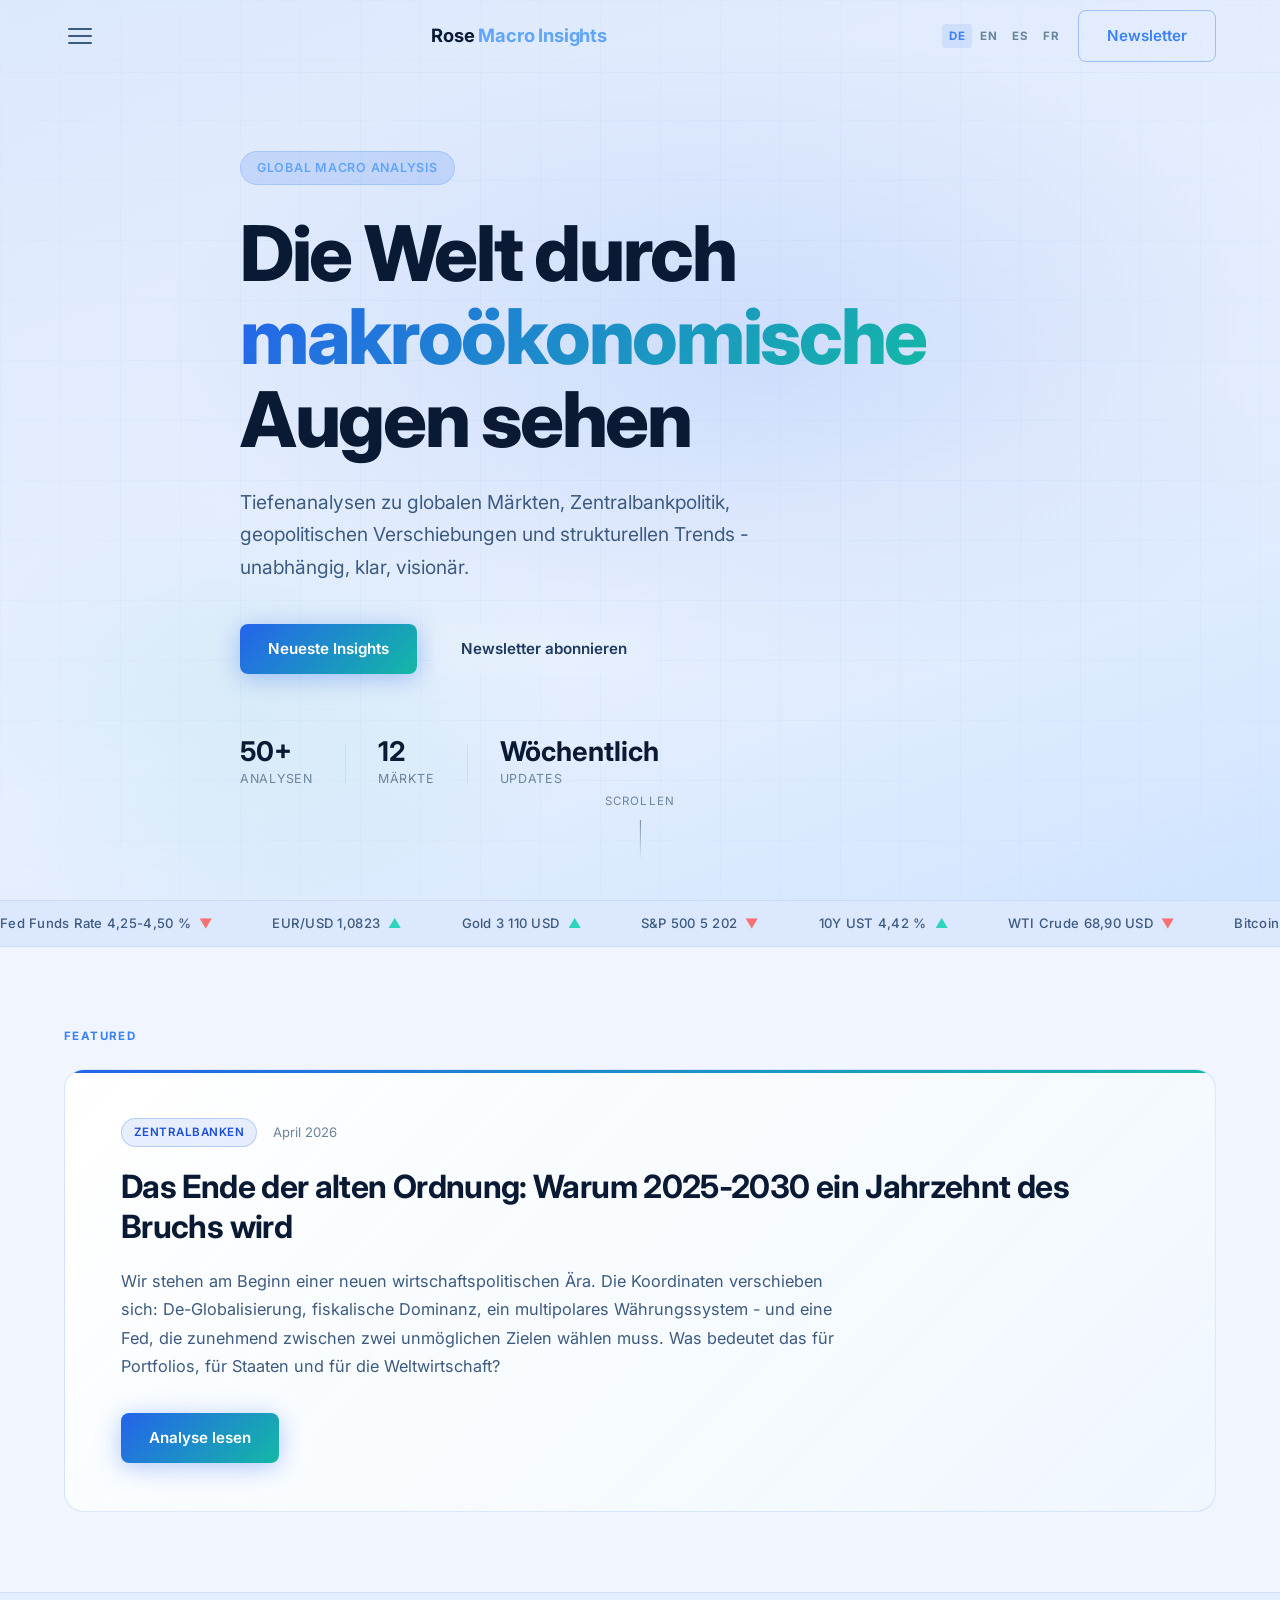
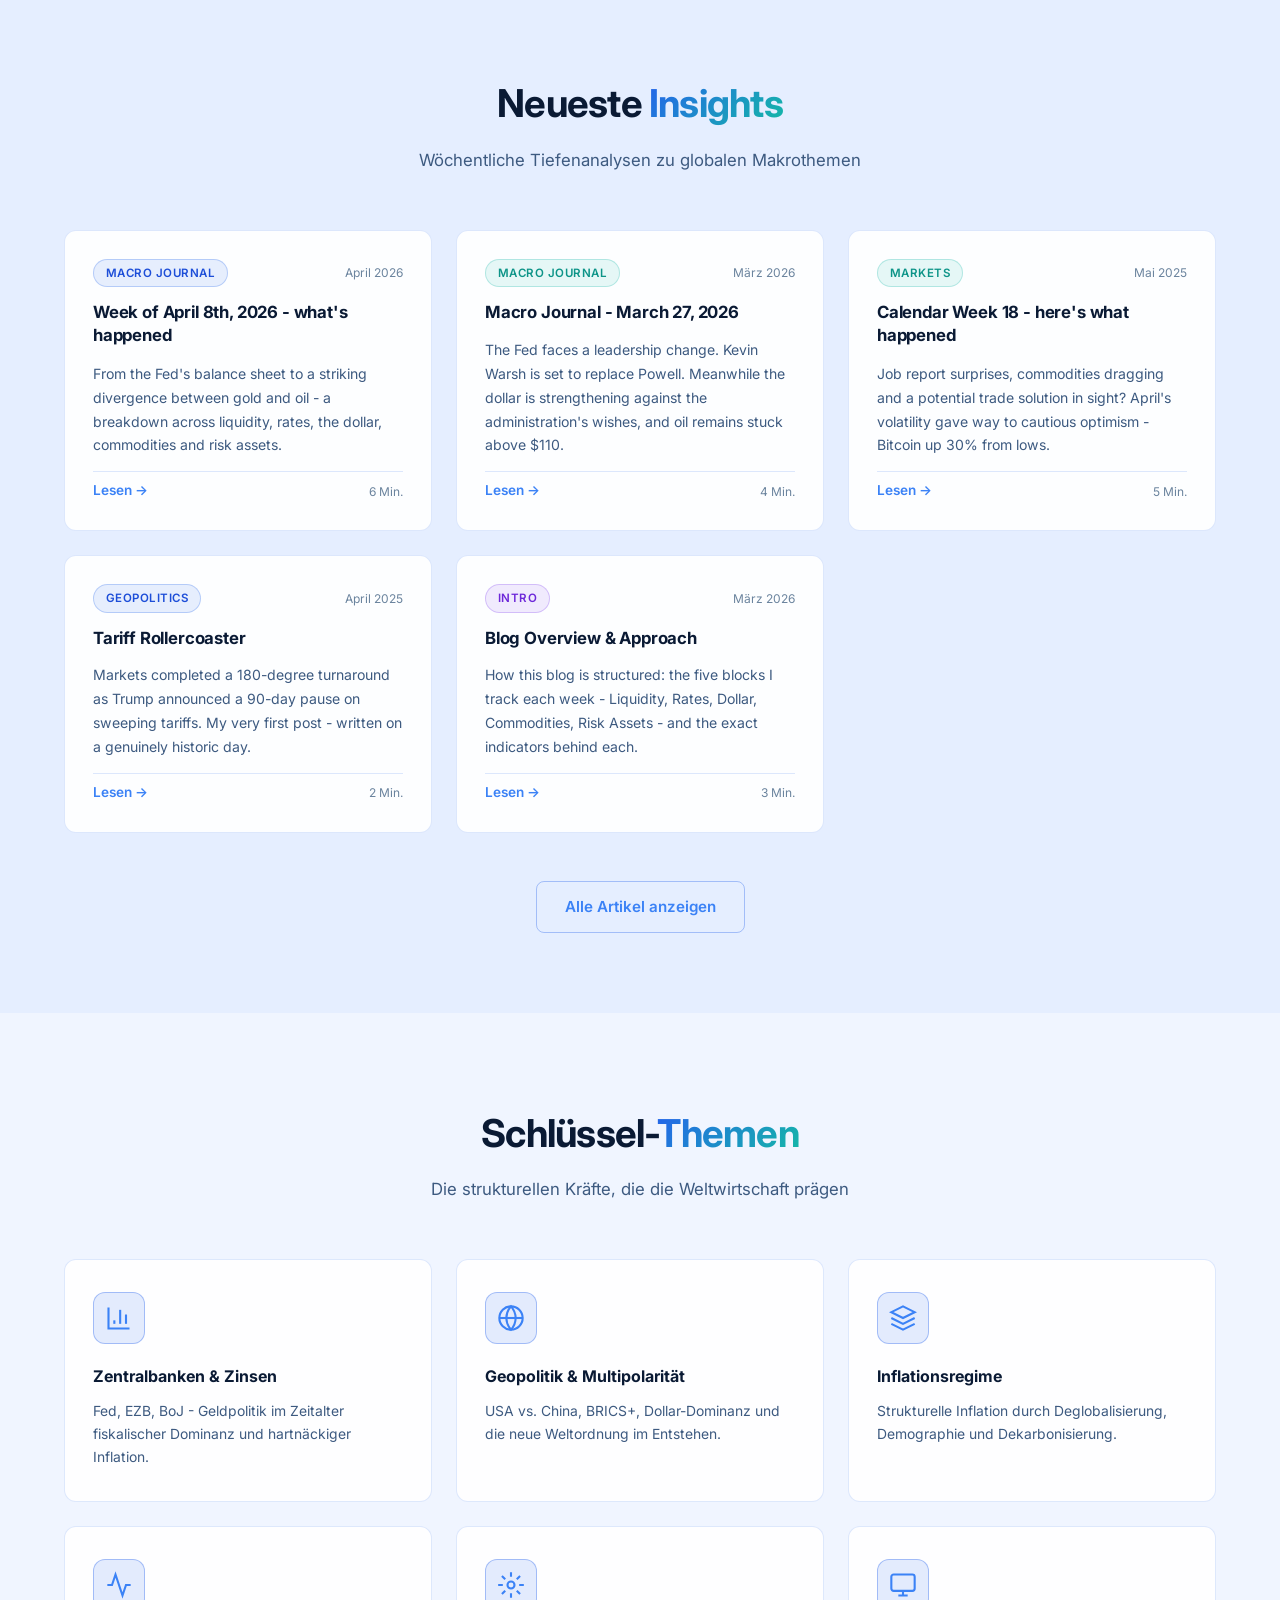
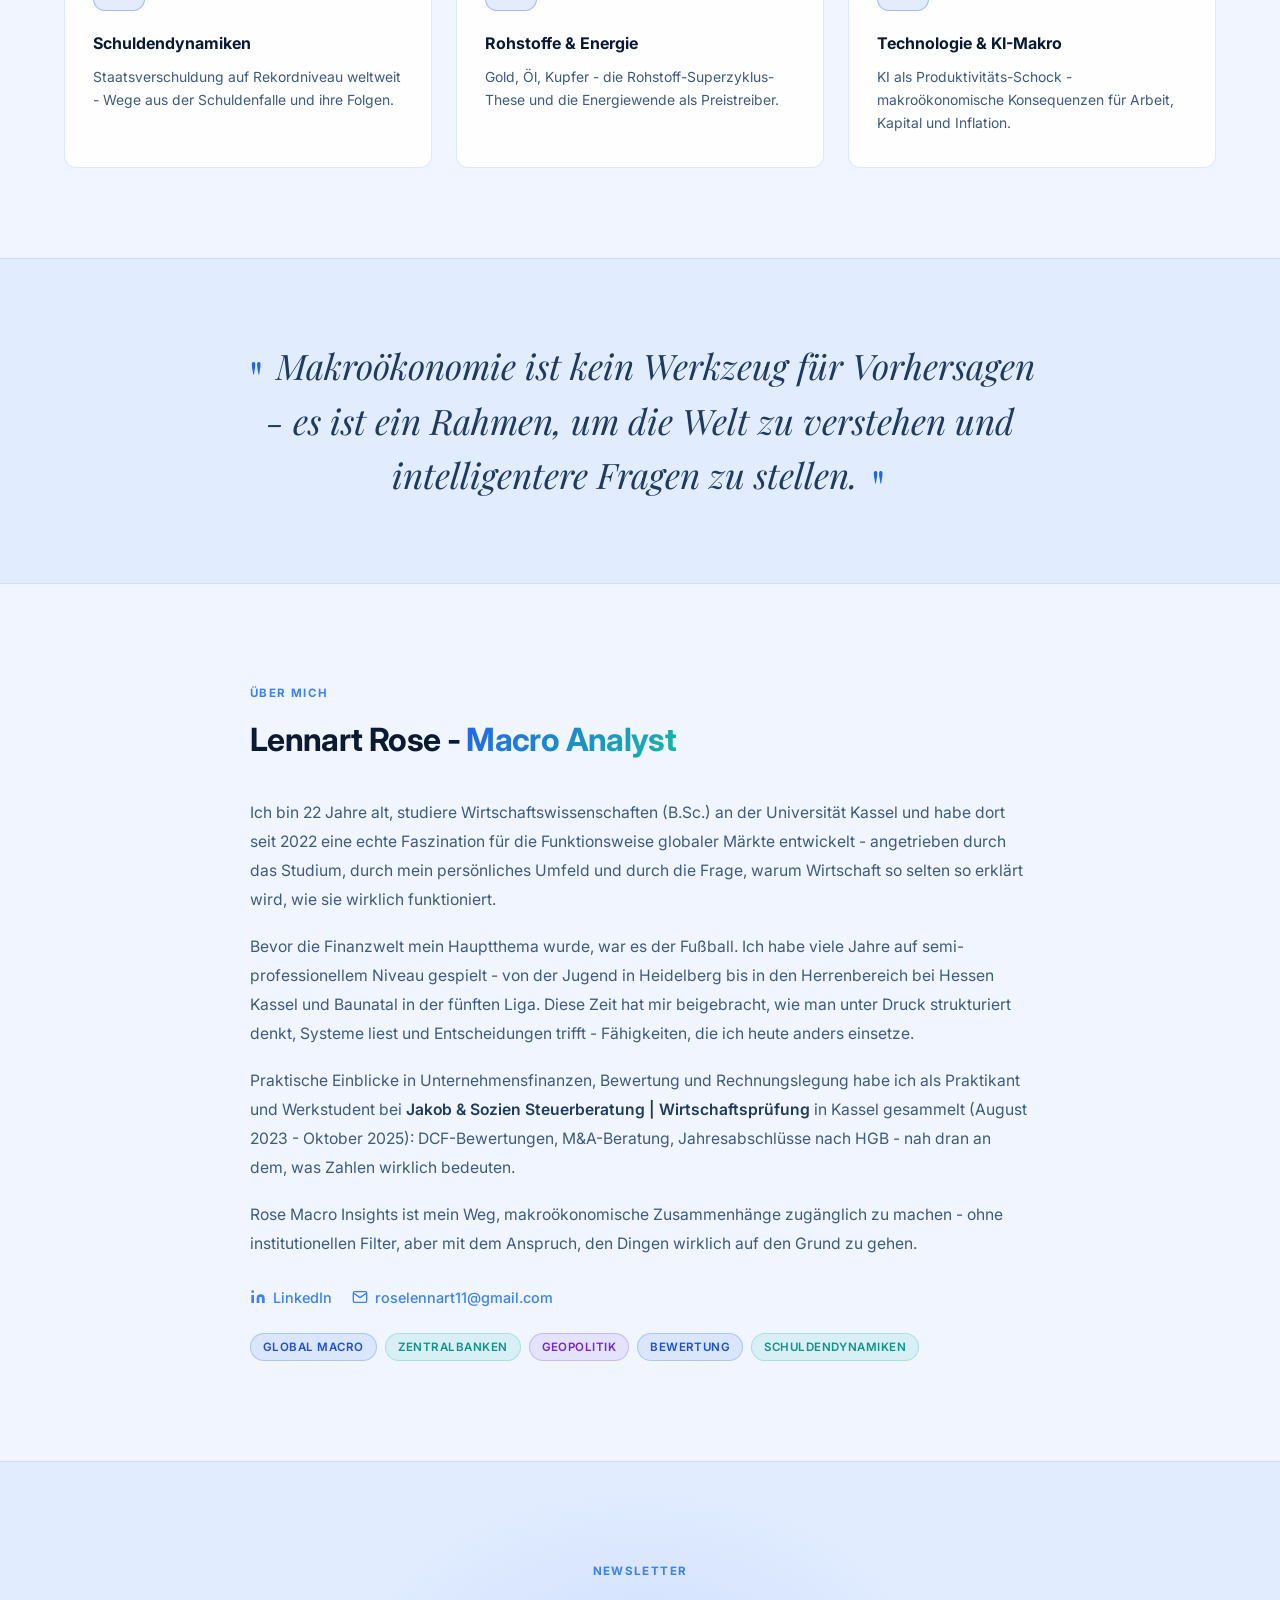
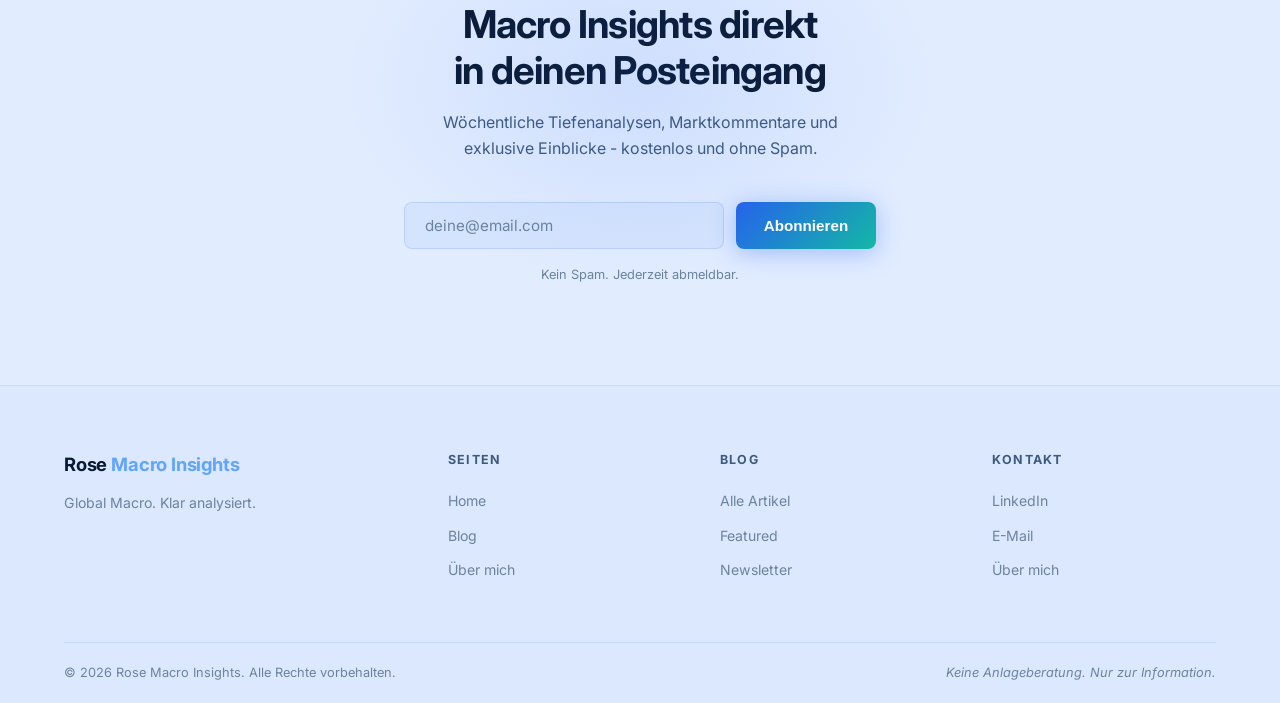
==== commit 4a78acc9: "Add lang switcher, burger menu pages, real blog posts, and i18n support - Always-visible burger menu" ====
--- a/index.html
+++ b/index.html
@@ -8,6 +8,7 @@
   <link rel="preconnect" href="https://fonts.gstatic.com" crossorigin />
   <link href="https://fonts.googleapis.com/css2?family=Inter:wght@300;400;500;600;700;800&family=Playfair+Display:wght@400;700&display=swap" rel="stylesheet" />
   <link rel="stylesheet" href="css/style.css" />
+  <script>(function(){var l=localStorage.getItem('rmi-lang');if(l&&['de','en','es','fr'].includes(l))document.documentElement.lang=l;})();</script>
 </head>
 <body>
 
@@ -20,22 +21,30 @@
       <a href="index.html" class="nav__logo">
         <span class="logo-rose">Rose</span><span class="logo-macro"> Macro Insights</span>
       </a>
-      <a href="#subscribe" class="btn btn--outline nav__cta">Newsletter</a>
+      <div class="nav__right">
+        <div class="lang-switcher">
+          <button class="lang-btn lang-btn--active" data-lang="de">DE</button>
+          <button class="lang-btn" data-lang="en">EN</button>
+          <button class="lang-btn" data-lang="es">ES</button>
+          <button class="lang-btn" data-lang="fr">FR</button>
+        </div>
+        <a href="#subscribe" class="btn btn--outline nav__cta" data-i18n="nav.newsletter">Newsletter</a>
+      </div>
     </div>
     <div class="nav__dropdown" id="nav-dropdown">
       <div class="container nav__dropdown-inner">
         <nav class="nav__drop-links">
           <a href="index.html" class="nav__drop-link nav__drop-link--active">
-            <span class="nav__drop-num">01</span>Home
+            <span class="nav__drop-num">01</span><span data-i18n="nav.home">Home</span>
           </a>
           <a href="blog.html" class="nav__drop-link">
-            <span class="nav__drop-num">02</span>Blog
+            <span class="nav__drop-num">02</span><span data-i18n="nav.blog">Blog</span>
           </a>
           <a href="ueber-mich.html" class="nav__drop-link">
-            <span class="nav__drop-num">03</span>Über mich
+            <span class="nav__drop-num">03</span><span data-i18n="nav.about">Über mich</span>
           </a>
         </nav>
-        <a href="#subscribe" class="btn btn--primary nav__drop-cta">Newsletter abonnieren</a>
+        <a href="#subscribe" class="btn btn--primary nav__drop-cta" data-i18n="nav.newsletter-cta">Newsletter abonnieren</a>
       </div>
     </div>
   </header>
@@ -45,39 +54,39 @@
     <div class="hero__bg"></div>
     <div class="hero__grid"></div>
     <div class="container hero__inner">
-      <div class="hero__tag">Global Macro Analysis</div>
-      <h1 class="hero__title">
+      <div class="hero__tag" data-i18n="hero.tag">Global Macro Analysis</div>
+      <h1 class="hero__title" data-i18n-html="hero.title">
         Die Welt durch<br />
         <span class="gradient-text">makroökonomische</span><br />
         Augen sehen
       </h1>
-      <p class="hero__sub">
+      <p class="hero__sub" data-i18n="hero.sub">
         Tiefenanalysen zu globalen Märkten, Zentralbankpolitik, geopolitischen
-        Verschiebungen und strukturellen Trends — unabhängig, klar, visionär.
+        Verschiebungen und strukturellen Trends - unabhängig, klar, visionär.
       </p>
       <div class="hero__actions">
-        <a href="#insights" class="btn btn--primary">Neueste Insights</a>
-        <a href="#subscribe" class="btn btn--ghost">Newsletter abonnieren</a>
+        <a href="#insights" class="btn btn--primary" data-i18n="hero.cta1">Neueste Insights</a>
+        <a href="#subscribe" class="btn btn--ghost" data-i18n="hero.cta2">Newsletter abonnieren</a>
       </div>
       <div class="hero__stats">
         <div class="stat">
           <span class="stat__val">50+</span>
-          <span class="stat__label">Analysen</span>
+          <span class="stat__label" data-i18n="hero.stat1-label">Analysen</span>
         </div>
         <div class="stat__divider"></div>
         <div class="stat">
           <span class="stat__val">12</span>
-          <span class="stat__label">Märkte</span>
+          <span class="stat__label" data-i18n="hero.stat2-label">Märkte</span>
         </div>
         <div class="stat__divider"></div>
         <div class="stat">
-          <span class="stat__val">Wöchentlich</span>
-          <span class="stat__label">Updates</span>
+          <span class="stat__val" data-i18n="hero.stat3-val">Wöchentlich</span>
+          <span class="stat__label" data-i18n="hero.stat3-label">Updates</span>
         </div>
       </div>
     </div>
     <div class="hero__scroll">
-      <span>Scrollen</span>
+      <span data-i18n="hero.scroll">Scrollen</span>
       <div class="hero__scroll-line"></div>
     </div>
   </section>
@@ -85,7 +94,7 @@
   <!-- TICKER -->
   <div class="ticker">
     <div class="ticker__track">
-      <span>Fed Funds Rate 4,25–4,50 % <em class="neg">▼</em></span>
+      <span>Fed Funds Rate 4,25-4,50 % <em class="neg">▼</em></span>
       <span>EUR/USD 1,0823 <em class="pos">▲</em></span>
       <span>Gold 3 110 USD <em class="pos">▲</em></span>
       <span>S&amp;P 500 5 202 <em class="neg">▼</em></span>
@@ -93,7 +102,7 @@
       <span>WTI Crude 68,90 USD <em class="neg">▼</em></span>
       <span>Bitcoin 78 400 USD <em class="neg">▼</em></span>
       <span>DXY 103,4 <em class="neg">▼</em></span>
-      <span>Fed Funds Rate 4,25–4,50 % <em class="neg">▼</em></span>
+      <span>Fed Funds Rate 4,25-4,50 % <em class="neg">▼</em></span>
       <span>EUR/USD 1,0823 <em class="pos">▲</em></span>
       <span>Gold 3 110 USD <em class="pos">▲</em></span>
       <span>S&amp;P 500 5 202 <em class="neg">▼</em></span>
@@ -106,22 +115,22 @@
 
   <!-- FEATURED INSIGHT -->
   <section class="featured container">
-    <div class="featured__label">Featured</div>
+    <div class="featured__label" data-i18n="featured.label">Featured</div>
     <div class="featured__card">
       <div class="featured__meta">
         <span class="tag tag--blue">Zentralbanken</span>
         <span class="featured__date">April 2026</span>
       </div>
       <h2 class="featured__title">
-        Das Ende der alten Ordnung: Warum 2025–2030 ein Jahrzehnt des Bruchs wird
+        Das Ende der alten Ordnung: Warum 2025-2030 ein Jahrzehnt des Bruchs wird
       </h2>
       <p class="featured__excerpt">
         Wir stehen am Beginn einer neuen wirtschaftspolitischen Ära. Die Koordinaten verschieben sich:
-        De-Globalisierung, fiskalische Dominanz, ein multipolares Währungssystem — und eine Fed,
+        De-Globalisierung, fiskalische Dominanz, ein multipolares Währungssystem - und eine Fed,
         die zunehmend zwischen zwei unmöglichen Zielen wählen muss. Was bedeutet das für Portfolios,
         für Staaten und für die Weltwirtschaft?
       </p>
-      <a href="artikel/das-ende-der-alten-ordnung.html" class="btn btn--primary">Analyse lesen</a>
+      <a href="artikel/das-ende-der-alten-ordnung.html" class="btn btn--primary" data-i18n="featured.cta">Analyse lesen</a>
     </div>
   </section>
 
@@ -129,115 +138,97 @@
   <section class="insights" id="insights">
     <div class="container">
       <div class="section-header">
-        <h2 class="section-title">Neueste <span class="gradient-text">Insights</span></h2>
-        <p class="section-sub">Wöchentliche Tiefenanalysen zu globalen Makrothemen</p>
+        <h2 class="section-title" data-i18n-html="insights.title">Neueste <span class="gradient-text">Insights</span></h2>
+        <p class="section-sub" data-i18n="insights.sub">Wöchentliche Tiefenanalysen zu globalen Makrothemen</p>
       </div>
 
       <div class="insights__grid">
 
         <article class="card">
           <div class="card__top">
-            <span class="tag tag--blue">Fed &amp; Zinsen</span>
-            <span class="card__date">März 2026</span>
-          </div>
-          <h3 class="card__title">Higher for Longer? Die Fed und das Dilemma der letzten Meile</h3>
+            <span class="tag tag--blue">Macro Journal</span>
+            <span class="card__date">April 2026</span>
+          </div>
+          <h3 class="card__title">Week of April 8th, 2026 - what's happened</h3>
           <p class="card__excerpt">
-            Inflation nähert sich dem Ziel, doch der Arbeitsmarkt bleibt angespannt.
-            Powell steht vor einer historischen Entscheidung — und die Märkte preisen bereits
-            Zinssenkungen ein, die vielleicht nie kommen.
+            From the Fed's balance sheet to a striking divergence between gold and oil -
+            a breakdown across liquidity, rates, the dollar, commodities and risk assets.
           </p>
           <div class="card__footer">
-            <a href="#" class="card__link">Lesen →</a>
-            <span class="card__read">8 Min.</span>
+            <a href="artikel/weekly-update-april-8-2026.html" class="card__link" data-i18n="card.read-more">Lesen →</a>
+            <span class="card__read">6 Min.</span>
           </div>
         </article>
 
         <article class="card">
           <div class="card__top">
-            <span class="tag tag--teal">Geopolitik</span>
+            <span class="tag tag--teal">Macro Journal</span>
             <span class="card__date">März 2026</span>
           </div>
-          <h3 class="card__title">BRICS+ und der Dollar: Entdollarisierung als struktureller Trend</h3>
+          <h3 class="card__title">Macro Journal - March 27, 2026</h3>
           <p class="card__excerpt">
-            Der US-Dollar bleibt Reservewährung — aber sein Anteil schrumpft. Russland,
-            China und Saudi-Arabien bauen alternative Zahlungsarchitekturen. Was kommt nach
-            Bretton Woods II?
+            The Fed faces a leadership change. Kevin Warsh is set to replace Powell.
+            Meanwhile the dollar is strengthening against the administration's wishes,
+            and oil remains stuck above $110.
           </p>
           <div class="card__footer">
-            <a href="#" class="card__link">Lesen →</a>
-            <span class="card__read">11 Min.</span>
+            <a href="artikel/macro-journal-march-27-2026.html" class="card__link" data-i18n="card.read-more">Lesen →</a>
+            <span class="card__read">4 Min.</span>
           </div>
         </article>
 
         <article class="card">
           <div class="card__top">
-            <span class="tag tag--violet">China</span>
-            <span class="card__date">Februar 2026</span>
-          </div>
-          <h3 class="card__title">Chinas Deflationsfalle: Immobilienkrise, Schulden und kein Ausweg</h3>
+            <span class="tag tag--teal">Markets</span>
+            <span class="card__date">Mai 2025</span>
+          </div>
+          <h3 class="card__title">Calendar Week 18 - here's what happened</h3>
           <p class="card__excerpt">
-            Evergrande war nur der Anfang. Chinas Immobiliensektor implodiert, die Binnennachfrage
-            schwächelt, und Peking kämpft gegen eine japanische Krankheit — dreißig Jahre zu spät.
+            Job report surprises, commodities dragging and a potential trade solution in sight?
+            April's volatility gave way to cautious optimism - Bitcoin up 30% from lows.
           </p>
           <div class="card__footer">
-            <a href="#" class="card__link">Lesen →</a>
-            <span class="card__read">13 Min.</span>
+            <a href="artikel/cw18-may-2025.html" class="card__link" data-i18n="card.read-more">Lesen →</a>
+            <span class="card__read">5 Min.</span>
           </div>
         </article>
 
         <article class="card">
           <div class="card__top">
-            <span class="tag tag--blue">Inflation</span>
-            <span class="card__date">Februar 2026</span>
-          </div>
-          <h3 class="card__title">Die neue Inflation: Strukturell, hartnäckig, unvermeidlich</h3>
+            <span class="tag tag--blue">Geopolitics</span>
+            <span class="card__date">April 2025</span>
+          </div>
+          <h3 class="card__title">Tariff Rollercoaster</h3>
           <p class="card__excerpt">
-            Demographie, Deglobalisierung, Dekarbonisierung — die drei D's der strukturellen
-            Inflation. Warum die Nullzins-Ära nicht zurückkommt und was das für Anleihen bedeutet.
+            Markets completed a 180-degree turnaround as Trump announced a 90-day pause
+            on sweeping tariffs. My very first post - written on a genuinely historic day.
           </p>
           <div class="card__footer">
-            <a href="#" class="card__link">Lesen →</a>
-            <span class="card__read">10 Min.</span>
+            <a href="artikel/tariff-rollercoaster-april-2025.html" class="card__link" data-i18n="card.read-more">Lesen →</a>
+            <span class="card__read">2 Min.</span>
           </div>
         </article>
 
         <article class="card">
           <div class="card__top">
-            <span class="tag tag--teal">Europa</span>
-            <span class="card__date">Januar 2026</span>
-          </div>
-          <h3 class="card__title">Europa im Stagflations-Szenario: Energie, EZB und die Deindustrialisierung</h3>
+            <span class="tag tag--violet">Intro</span>
+            <span class="card__date">März 2026</span>
+          </div>
+          <h3 class="card__title">Blog Overview &amp; Approach</h3>
           <p class="card__excerpt">
-            Deutschlands Industriemodel erodiert, Energiepreise bleiben strukturell hoch,
-            und die EZB navigiert zwischen Inflation und Rezession. Ein Kontinent am Scheideweg.
+            How this blog is structured: the five blocks I track each week - Liquidity,
+            Rates, Dollar, Commodities, Risk Assets - and the exact indicators behind each.
           </p>
           <div class="card__footer">
-            <a href="#" class="card__link">Lesen →</a>
-            <span class="card__read">9 Min.</span>
+            <a href="artikel/blog-overview-approach.html" class="card__link" data-i18n="card.read-more">Lesen →</a>
+            <span class="card__read">3 Min.</span>
           </div>
         </article>
 
-        <article class="card">
-          <div class="card__top">
-            <span class="tag tag--violet">Rohstoffe</span>
-            <span class="card__date">Januar 2026</span>
-          </div>
-          <h3 class="card__title">Gold bei 3 000 $: Warum das Edelmetall noch lange nicht fertig ist</h3>
-          <p class="card__excerpt">
-            Zentralbanken kaufen Gold auf Rekordniveau. Der Petrodollar wackelt. Reale Zinsen
-            bleiben negativ. Gold ist nicht Spekulation — es ist die rationale Antwort auf fiskalische
-            Dominanz.
-          </p>
-          <div class="card__footer">
-            <a href="#" class="card__link">Lesen →</a>
-            <span class="card__read">7 Min.</span>
-          </div>
-        </article>
-
       </div>
 
       <div class="insights__more">
-        <a href="blog.html" class="btn btn--outline">Alle Artikel anzeigen</a>
+        <a href="blog.html" class="btn btn--outline" data-i18n="insights.more">Alle Artikel anzeigen</a>
       </div>
     </div>
   </section>
@@ -246,51 +237,51 @@
   <section class="themes" id="themes">
     <div class="container">
       <div class="section-header">
-        <h2 class="section-title">Schlüssel-<span class="gradient-text">Themen</span></h2>
-        <p class="section-sub">Die strukturellen Kräfte, die die Weltwirtschaft prägen</p>
+        <h2 class="section-title" data-i18n-html="themes.title">Schlüssel-<span class="gradient-text">Themen</span></h2>
+        <p class="section-sub" data-i18n="themes.sub">Die strukturellen Kräfte, die die Weltwirtschaft prägen</p>
       </div>
       <div class="themes__grid">
         <div class="theme-card">
           <div class="theme-card__icon">
             <svg width="28" height="28" viewBox="0 0 24 24" fill="none" stroke="currentColor" stroke-width="1.8"><path d="M3 3v18h18"/><path d="M18 17V9"/><path d="M13 17V5"/><path d="M8 17v-3"/></svg>
           </div>
-          <h3>Zentralbanken &amp; Zinsen</h3>
-          <p>Fed, EZB, BoJ — Geldpolitik im Zeitalter fiskalischer Dominanz und hartnäckiger Inflation.</p>
+          <h3 data-i18n="theme1.title">Zentralbanken &amp; Zinsen</h3>
+          <p data-i18n="theme1.desc">Fed, EZB, BoJ - Geldpolitik im Zeitalter fiskalischer Dominanz und hartnäckiger Inflation.</p>
         </div>
         <div class="theme-card">
           <div class="theme-card__icon">
             <svg width="28" height="28" viewBox="0 0 24 24" fill="none" stroke="currentColor" stroke-width="1.8"><circle cx="12" cy="12" r="10"/><path d="M2 12h20"/><path d="M12 2a15.3 15.3 0 0 1 4 10 15.3 15.3 0 0 1-4 10 15.3 15.3 0 0 1-4-10 15.3 15.3 0 0 1 4-10z"/></svg>
           </div>
-          <h3>Geopolitik &amp; Multipolarität</h3>
-          <p>USA vs. China, BRICS+, Dollar-Dominanz und die neue Weltordnung im Entstehen.</p>
+          <h3 data-i18n="theme2.title">Geopolitik &amp; Multipolarität</h3>
+          <p data-i18n="theme2.desc">USA vs. China, BRICS+, Dollar-Dominanz und die neue Weltordnung im Entstehen.</p>
         </div>
         <div class="theme-card">
           <div class="theme-card__icon">
             <svg width="28" height="28" viewBox="0 0 24 24" fill="none" stroke="currentColor" stroke-width="1.8"><path d="M12 2L2 7l10 5 10-5-10-5z"/><path d="M2 17l10 5 10-5"/><path d="M2 12l10 5 10-5"/></svg>
           </div>
-          <h3>Inflationsregime</h3>
-          <p>Strukturelle Inflation durch Deglobalisierung, Demographie und Dekarbonisierung.</p>
+          <h3 data-i18n="theme3.title">Inflationsregime</h3>
+          <p data-i18n="theme3.desc">Strukturelle Inflation durch Deglobalisierung, Demographie und Dekarbonisierung.</p>
         </div>
         <div class="theme-card">
           <div class="theme-card__icon">
             <svg width="28" height="28" viewBox="0 0 24 24" fill="none" stroke="currentColor" stroke-width="1.8"><path d="M22 12h-4l-3 9L9 3l-3 9H2"/></svg>
           </div>
-          <h3>Schuldendynamiken</h3>
-          <p>Staatsverschuldung auf Rekordniveau weltweit — Wege aus der Schuldenfalle und ihre Folgen.</p>
+          <h3 data-i18n="theme4.title">Schuldendynamiken</h3>
+          <p data-i18n="theme4.desc">Staatsverschuldung auf Rekordniveau weltweit - Wege aus der Schuldenfalle und ihre Folgen.</p>
         </div>
         <div class="theme-card">
           <div class="theme-card__icon">
             <svg width="28" height="28" viewBox="0 0 24 24" fill="none" stroke="currentColor" stroke-width="1.8"><circle cx="12" cy="12" r="3"/><path d="M12 1v4M12 19v4M4.22 4.22l2.83 2.83M16.95 16.95l2.83 2.83M1 12h4M19 12h4M4.22 19.78l2.83-2.83M16.95 7.05l2.83-2.83"/></svg>
           </div>
-          <h3>Rohstoffe &amp; Energie</h3>
-          <p>Gold, Öl, Kupfer — die Rohstoff-Superzyklus-These und die Energiewende als Preistreiber.</p>
+          <h3 data-i18n="theme5.title">Rohstoffe &amp; Energie</h3>
+          <p data-i18n="theme5.desc">Gold, Öl, Kupfer - die Rohstoff-Superzyklus-These und die Energiewende als Preistreiber.</p>
         </div>
         <div class="theme-card">
           <div class="theme-card__icon">
             <svg width="28" height="28" viewBox="0 0 24 24" fill="none" stroke="currentColor" stroke-width="1.8"><rect x="2" y="3" width="20" height="14" rx="2"/><path d="M8 21h8M12 17v4"/></svg>
           </div>
-          <h3>Technologie &amp; KI-Makro</h3>
-          <p>KI als Produktivitäts-Schock — makroökonomische Konsequenzen für Arbeit, Kapital und Inflation.</p>
+          <h3 data-i18n="theme6.title">Technologie &amp; KI-Makro</h3>
+          <p data-i18n="theme6.desc">KI als Produktivitäts-Schock - makroökonomische Konsequenzen für Arbeit, Kapital und Inflation.</p>
         </div>
       </div>
     </div>
@@ -301,7 +292,7 @@
     <div class="container">
       <blockquote class="pull-quote">
         <span class="pull-quote__mark">"</span>
-        Makroökonomie ist kein Werkzeug für Vorhersagen —
+        Makroökonomie ist kein Werkzeug für Vorhersagen -
         es ist ein Rahmen, um die Welt zu verstehen und
         intelligentere Fragen zu stellen.
         <span class="pull-quote__mark">"</span>
@@ -312,29 +303,29 @@
   <!-- ABOUT -->
   <section class="about" id="about">
     <div class="container about__inner">
-      <div class="about__label">Über mich</div>
-      <h2 class="about__title">Lennart Rose — <span class="gradient-text">Macro Analyst</span></h2>
+      <div class="about__label" data-i18n="about.label">Über mich</div>
+      <h2 class="about__title">Lennart Rose - <span class="gradient-text">Macro Analyst</span></h2>
       <p class="about__text">
         Ich bin 22 Jahre alt, studiere Wirtschaftswissenschaften (B.Sc.) an der Universität Kassel
-        und habe dort seit 2022 eine echte Faszination für die Funktionsweise globaler Märkte entwickelt —
+        und habe dort seit 2022 eine echte Faszination für die Funktionsweise globaler Märkte entwickelt -
         angetrieben durch das Studium, durch mein persönliches Umfeld und durch die Frage, warum
         Wirtschaft so selten so erklärt wird, wie sie wirklich funktioniert.
       </p>
       <p class="about__text">
         Bevor die Finanzwelt mein Hauptthema wurde, war es der Fußball. Ich habe viele Jahre auf
-        semi-professionellem Niveau gespielt — von der Jugend in Heidelberg bis in den Herrenbereich
+        semi-professionellem Niveau gespielt - von der Jugend in Heidelberg bis in den Herrenbereich
         bei Hessen Kassel und Baunatal in der fünften Liga. Diese Zeit hat mir beigebracht, wie man
-        unter Druck strukturiert denkt, Systeme liest und Entscheidungen trifft — Fähigkeiten, die
+        unter Druck strukturiert denkt, Systeme liest und Entscheidungen trifft - Fähigkeiten, die
         ich heute anders einsetze.
       </p>
       <p class="about__text">
         Praktische Einblicke in Unternehmensfinanzen, Bewertung und Rechnungslegung habe ich als
         Praktikant und Werkstudent bei <strong>Jakob &amp; Sozien Steuerberatung | Wirtschaftsprüfung</strong>
-        in Kassel gesammelt (August 2023 – Oktober 2025): DCF-Bewertungen, M&amp;A-Beratung,
-        Jahresabschlüsse nach HGB — nah dran an dem, was Zahlen wirklich bedeuten.
+        in Kassel gesammelt (August 2023 - Oktober 2025): DCF-Bewertungen, M&amp;A-Beratung,
+        Jahresabschlüsse nach HGB - nah dran an dem, was Zahlen wirklich bedeuten.
       </p>
       <p class="about__text">
-        Rose Macro Insights ist mein Weg, makroökonomische Zusammenhänge zugänglich zu machen —
+        Rose Macro Insights ist mein Weg, makroökonomische Zusammenhänge zugänglich zu machen -
         ohne institutionellen Filter, aber mit dem Anspruch, den Dingen wirklich auf den Grund zu gehen.
       </p>
       <div class="about__links">
@@ -361,12 +352,12 @@
   <section class="subscribe" id="subscribe">
     <div class="container subscribe__inner">
       <div class="subscribe__glow"></div>
-      <div class="subscribe__tag">Newsletter</div>
-      <h2 class="subscribe__title">
+      <div class="subscribe__tag" data-i18n="subscribe.tag">Newsletter</div>
+      <h2 class="subscribe__title" data-i18n-html="subscribe.title">
         Macro Insights direkt<br />in deinen Posteingang
       </h2>
-      <p class="subscribe__sub">
-        Wöchentliche Tiefenanalysen, Marktkommentare und exklusive Einblicke —
+      <p class="subscribe__sub" data-i18n="subscribe.sub">
+        Wöchentliche Tiefenanalysen, Marktkommentare und exklusive Einblicke -
         kostenlos und ohne Spam.
       </p>
       <form class="subscribe__form" id="subscribe-form">
@@ -376,11 +367,12 @@
           placeholder="deine@email.com"
           required
           aria-label="E-Mail-Adresse"
+          data-i18n-placeholder="subscribe.placeholder"
         />
-        <button type="submit" class="btn btn--primary">Abonnieren</button>
+        <button type="submit" class="btn btn--primary" data-i18n="subscribe.btn">Abonnieren</button>
       </form>
-      <p class="subscribe__note">Kein Spam. Jederzeit abmeldbar.</p>
-      <div class="subscribe__success" id="subscribe-success">
+      <p class="subscribe__note" data-i18n="subscribe.note">Kein Spam. Jederzeit abmeldbar.</p>
+      <div class="subscribe__success" id="subscribe-success" data-i18n="subscribe.success">
         Danke! Du erhältst jetzt wöchentliche Macro Insights.
       </div>
     </div>
@@ -390,38 +382,39 @@
   <footer class="footer">
     <div class="container footer__inner">
       <div class="footer__brand">
-        <a href="#" class="nav__logo">
+        <a href="index.html" class="nav__logo">
           <span class="logo-rose">Rose</span><span class="logo-macro"> Macro Insights</span>
         </a>
-        <p class="footer__tagline">Global Macro. Klar analysiert.</p>
+        <p class="footer__tagline" data-i18n="footer.tagline">Global Macro. Klar analysiert.</p>
       </div>
       <div class="footer__links">
         <div class="footer__col">
-          <h4>Seiten</h4>
-          <a href="index.html">Home</a>
-          <a href="blog.html">Blog</a>
-          <a href="ueber-mich.html">Über mich</a>
+          <h4 data-i18n="footer.col1">Seiten</h4>
+          <a href="index.html" data-i18n="nav.home">Home</a>
+          <a href="blog.html" data-i18n="nav.blog">Blog</a>
+          <a href="ueber-mich.html" data-i18n="nav.about">Über mich</a>
         </div>
         <div class="footer__col">
-          <h4>Blog</h4>
-          <a href="blog.html">Alle Artikel</a>
-          <a href="artikel/das-ende-der-alten-ordnung.html">Featured</a>
-          <a href="#subscribe">Newsletter</a>
+          <h4 data-i18n="footer.col2">Blog</h4>
+          <a href="blog.html" data-i18n="footer.all-articles">Alle Artikel</a>
+          <a href="artikel/das-ende-der-alten-ordnung.html" data-i18n="footer.featured">Featured</a>
+          <a href="#subscribe" data-i18n="footer.newsletter">Newsletter</a>
         </div>
         <div class="footer__col">
-          <h4>Kontakt</h4>
+          <h4 data-i18n="footer.col3">Kontakt</h4>
           <a href="https://www.linkedin.com/in/lennartrose" target="_blank" rel="noopener">LinkedIn</a>
           <a href="mailto:roselennart11@gmail.com">E-Mail</a>
-          <a href="ueber-mich.html">Über mich</a>
+          <a href="ueber-mich.html" data-i18n="nav.about">Über mich</a>
         </div>
       </div>
     </div>
     <div class="footer__bottom container">
-      <span>© 2026 Rose Macro Insights. Alle Rechte vorbehalten.</span>
-      <span class="footer__disclaimer">Keine Anlageberatung. Nur zur Information.</span>
+      <span data-i18n="footer.copyright">© 2026 Rose Macro Insights. Alle Rechte vorbehalten.</span>
+      <span class="footer__disclaimer" data-i18n="footer.disclaimer">Keine Anlageberatung. Nur zur Information.</span>
     </div>
   </footer>
 
+  <script src="js/i18n.js"></script>
   <script src="js/main.js"></script>
 </body>
 </html>
--- a/css/style.css
+++ b/css/style.css
@@ -244,6 +244,36 @@
   border-radius: 2px;
   transition: all var(--transition);
 }
+/* Nav right group (lang switcher + CTA) */
+.nav__right {
+  display: flex;
+  align-items: center;
+  gap: 12px;
+}
+.lang-switcher {
+  display: flex;
+  align-items: center;
+  gap: 1px;
+}
+.lang-btn {
+  background: transparent;
+  border: none;
+  padding: 5px 7px;
+  font-size: 0.72rem;
+  font-weight: 700;
+  color: var(--text-faint);
+  cursor: pointer;
+  border-radius: 4px;
+  letter-spacing: 0.04em;
+  transition: all var(--transition);
+  font-family: var(--font-sans);
+}
+.lang-btn:hover { color: var(--text-primary); }
+.lang-btn--active {
+  color: var(--blue-300);
+  background: rgba(37, 99, 235, 0.1);
+}
+
 /* Dropdown nav */
 .nav__cta { display: none; }
 @media (min-width: 480px) { .nav__cta { display: inline-flex; } }
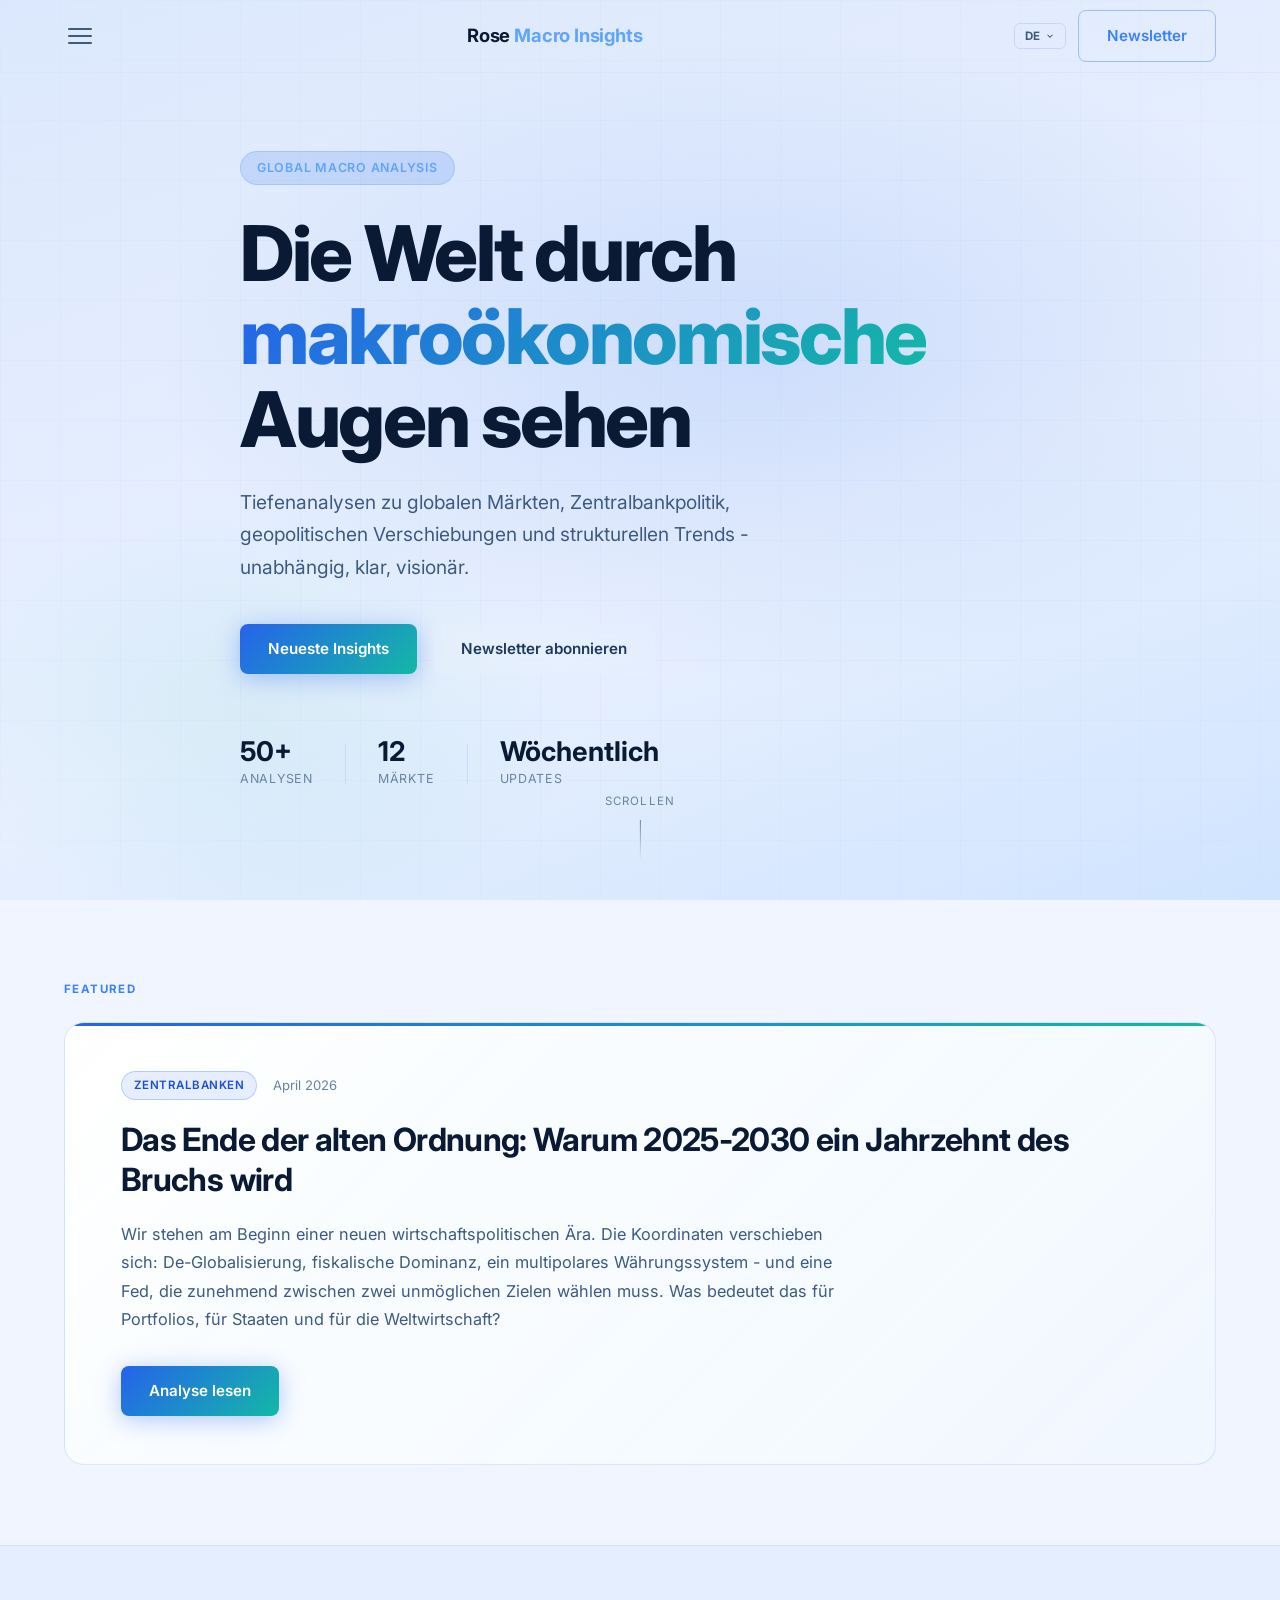
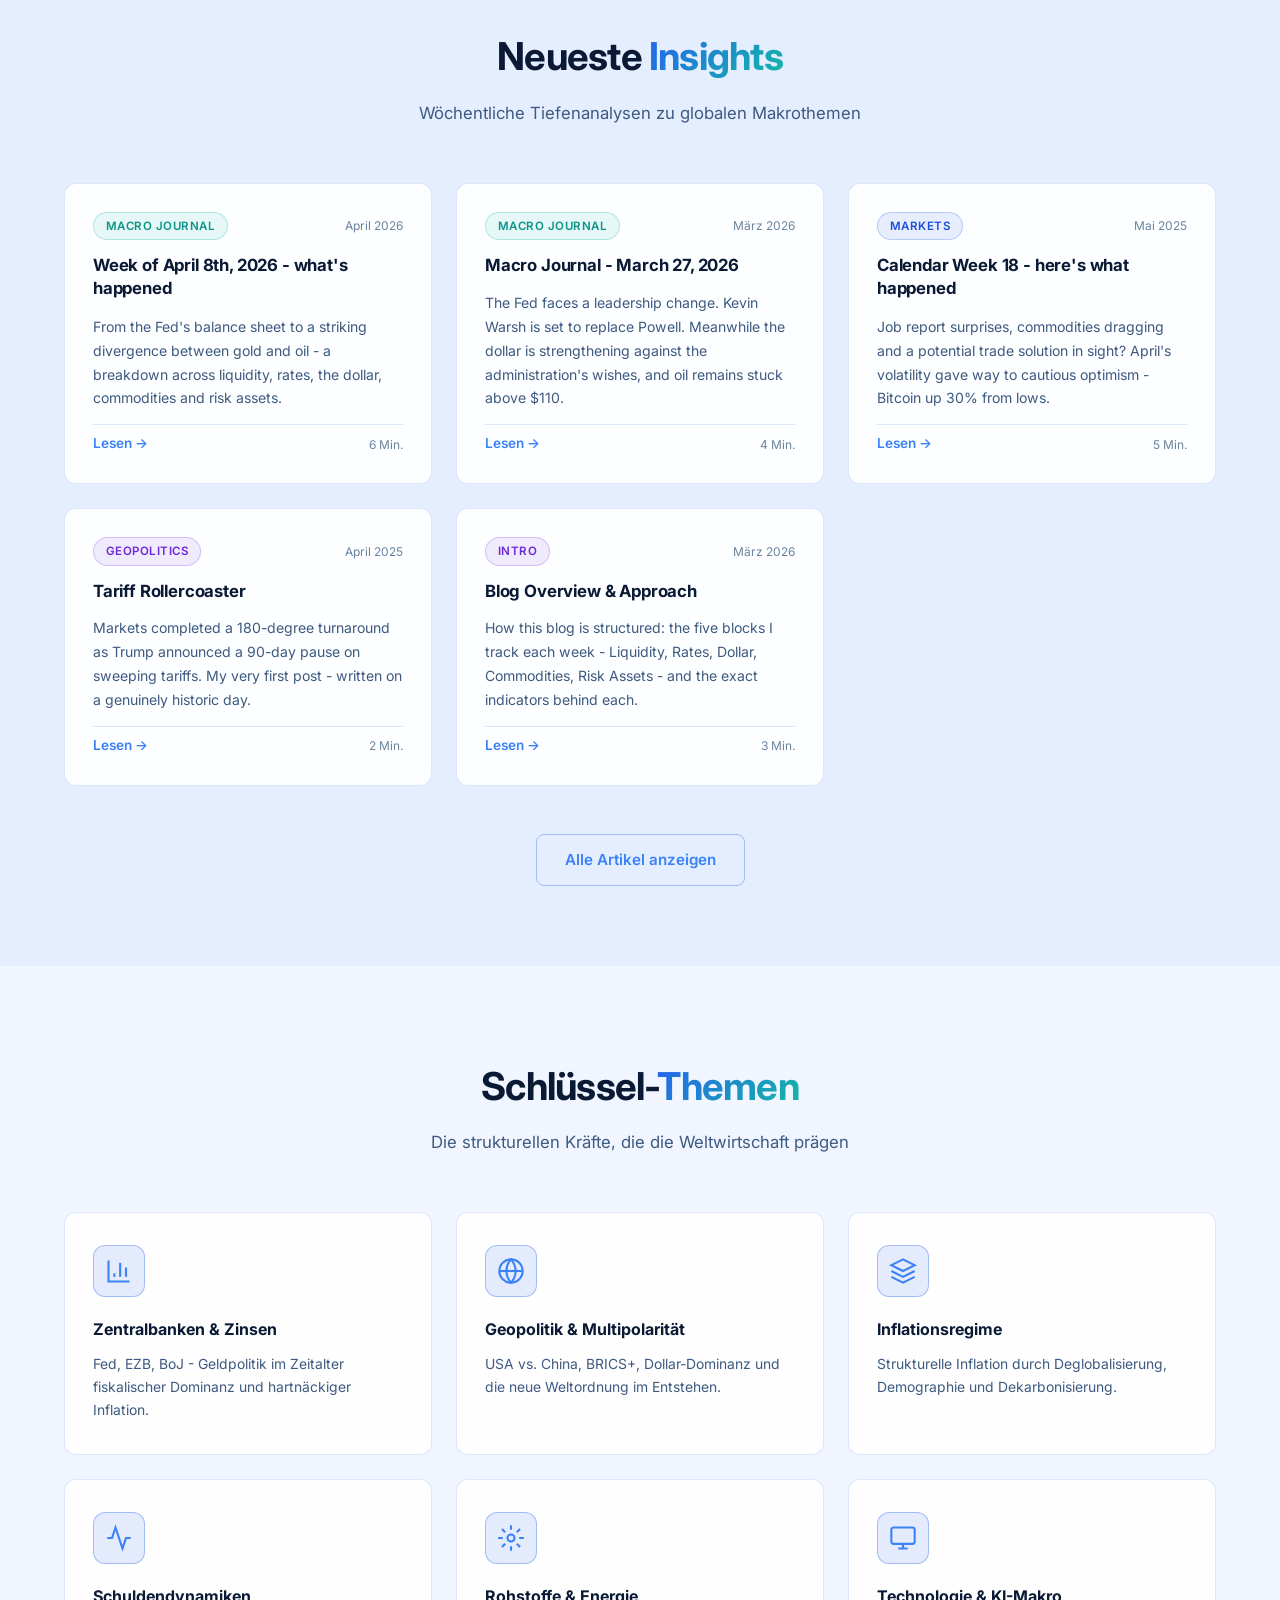
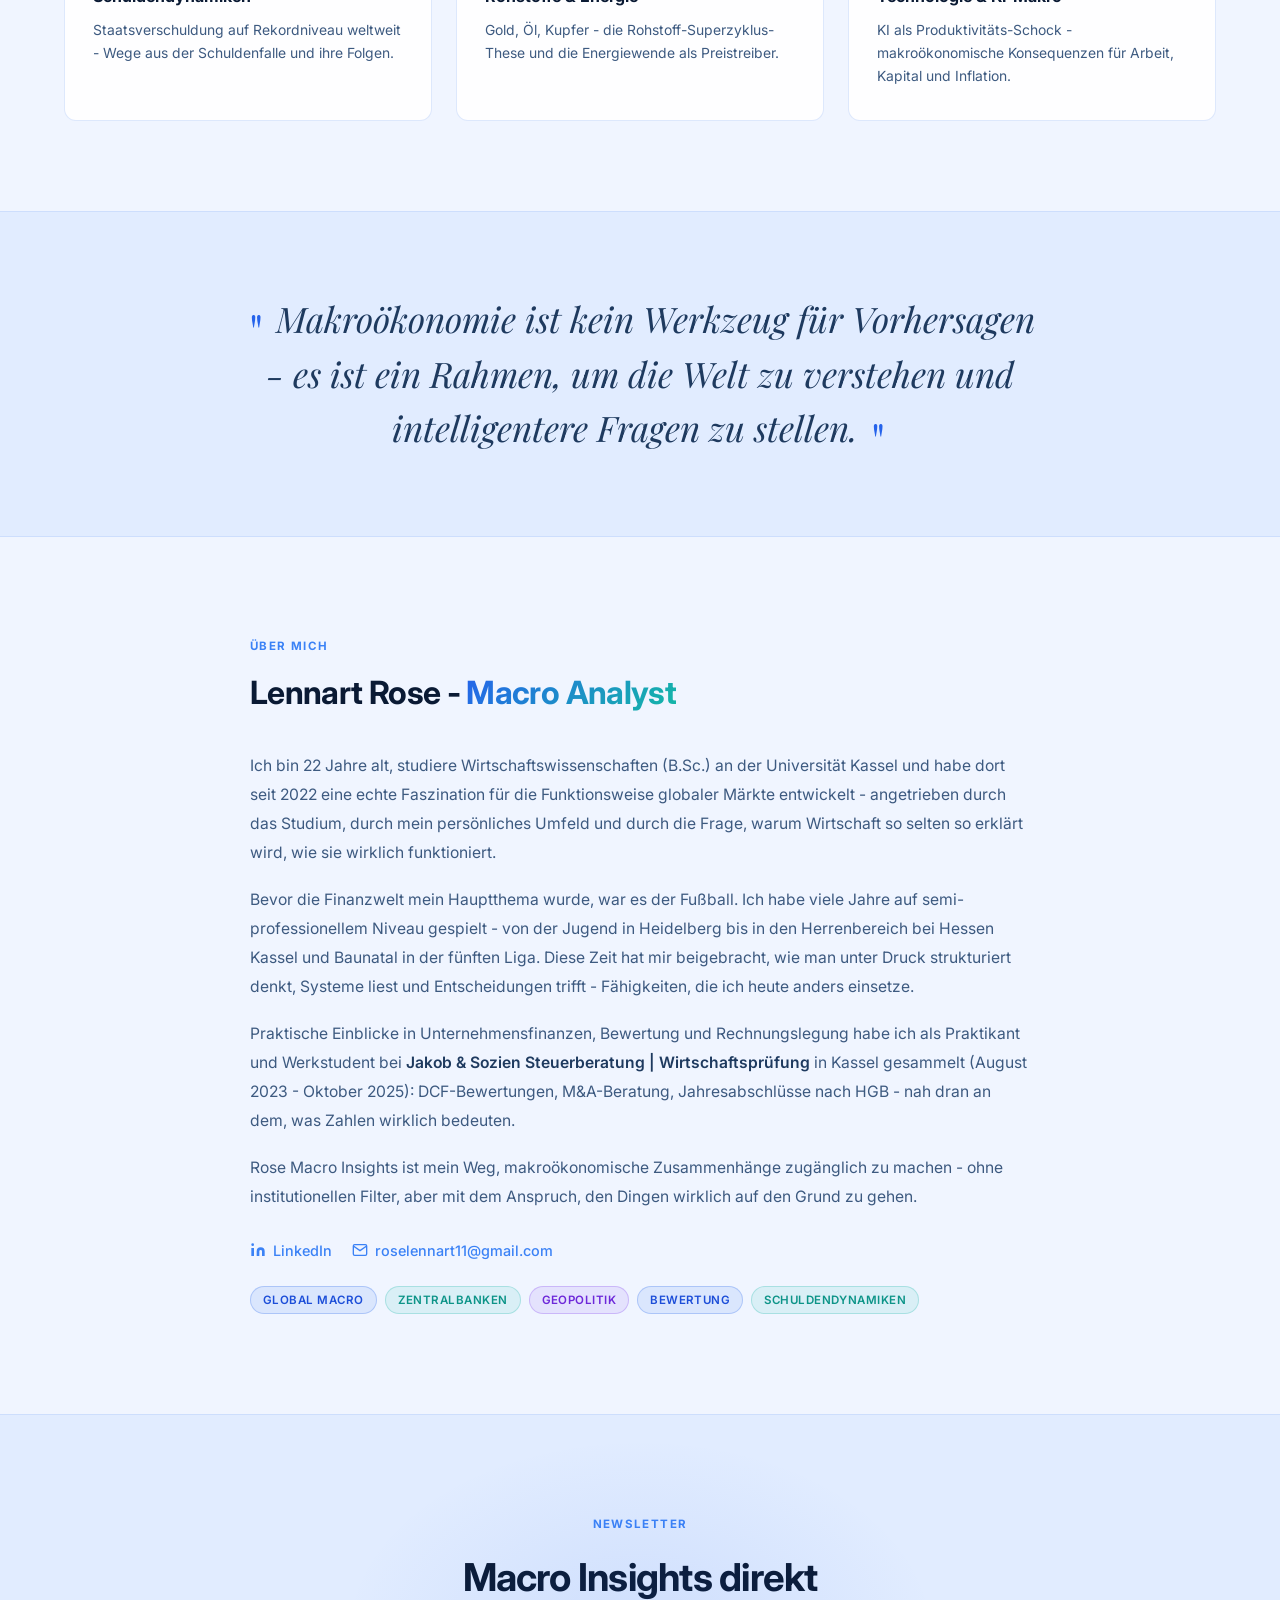
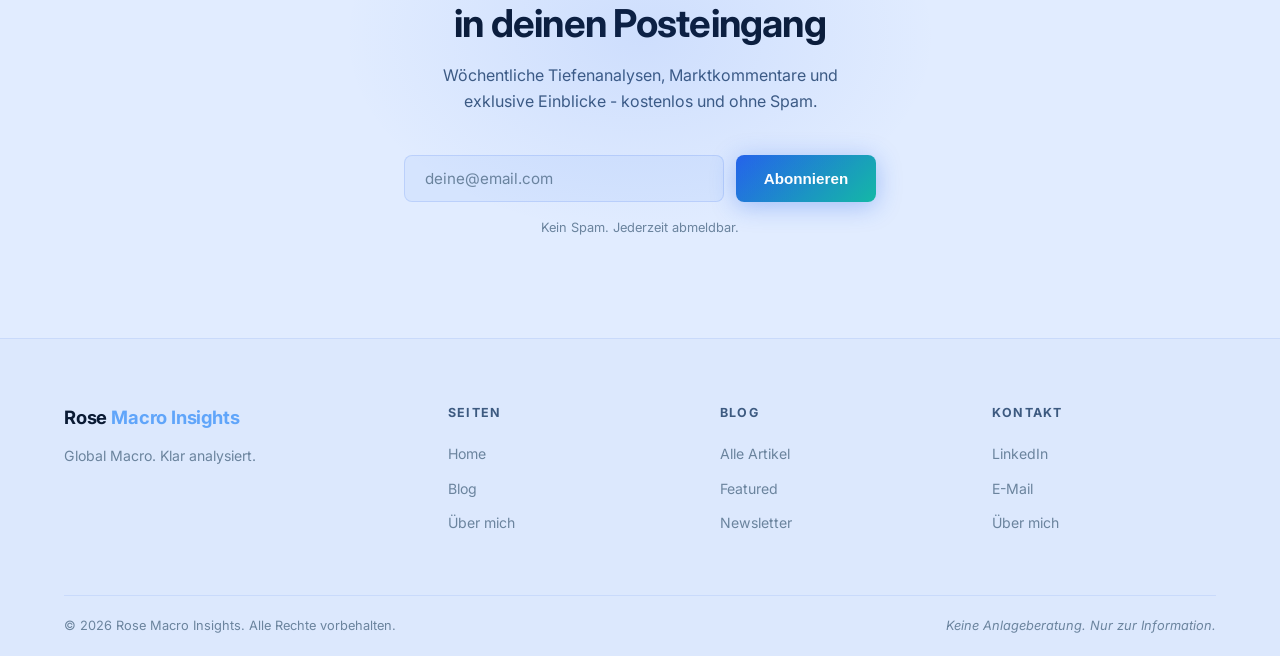
==== commit 765138ba: "Compact lang dropdown, consistent category colors, remove ticker, vertical burger menu - Replace 4-b" ====
--- a/index.html
+++ b/index.html
@@ -22,11 +22,17 @@
         <span class="logo-rose">Rose</span><span class="logo-macro"> Macro Insights</span>
       </a>
       <div class="nav__right">
-        <div class="lang-switcher">
-          <button class="lang-btn lang-btn--active" data-lang="de">DE</button>
-          <button class="lang-btn" data-lang="en">EN</button>
-          <button class="lang-btn" data-lang="es">ES</button>
-          <button class="lang-btn" data-lang="fr">FR</button>
+        <div class="lang-dropdown" id="lang-dropdown">
+          <button class="lang-dropdown__trigger" id="lang-trigger" aria-label="Sprache wählen" aria-expanded="false">
+            <span id="lang-current">DE</span>
+            <svg width="10" height="10" viewBox="0 0 24 24" fill="none" stroke="currentColor" stroke-width="2.5" aria-hidden="true"><polyline points="6 9 12 15 18 9"/></svg>
+          </button>
+          <div class="lang-dropdown__menu">
+            <button class="lang-option" data-lang="de">DE</button>
+            <button class="lang-option" data-lang="en">EN</button>
+            <button class="lang-option" data-lang="es">ES</button>
+            <button class="lang-option" data-lang="fr">FR</button>
+          </div>
         </div>
         <a href="#subscribe" class="btn btn--outline nav__cta" data-i18n="nav.newsletter">Newsletter</a>
       </div>
@@ -91,28 +97,6 @@
     </div>
   </section>
 
-  <!-- TICKER -->
-  <div class="ticker">
-    <div class="ticker__track">
-      <span>Fed Funds Rate 4,25-4,50 % <em class="neg">▼</em></span>
-      <span>EUR/USD 1,0823 <em class="pos">▲</em></span>
-      <span>Gold 3 110 USD <em class="pos">▲</em></span>
-      <span>S&amp;P 500 5 202 <em class="neg">▼</em></span>
-      <span>10Y UST 4,42 % <em class="pos">▲</em></span>
-      <span>WTI Crude 68,90 USD <em class="neg">▼</em></span>
-      <span>Bitcoin 78 400 USD <em class="neg">▼</em></span>
-      <span>DXY 103,4 <em class="neg">▼</em></span>
-      <span>Fed Funds Rate 4,25-4,50 % <em class="neg">▼</em></span>
-      <span>EUR/USD 1,0823 <em class="pos">▲</em></span>
-      <span>Gold 3 110 USD <em class="pos">▲</em></span>
-      <span>S&amp;P 500 5 202 <em class="neg">▼</em></span>
-      <span>10Y UST 4,42 % <em class="pos">▲</em></span>
-      <span>WTI Crude 68,90 USD <em class="neg">▼</em></span>
-      <span>Bitcoin 78 400 USD <em class="neg">▼</em></span>
-      <span>DXY 103,4 <em class="neg">▼</em></span>
-    </div>
-  </div>
-
   <!-- FEATURED INSIGHT -->
   <section class="featured container">
     <div class="featured__label" data-i18n="featured.label">Featured</div>
@@ -146,7 +130,7 @@
 
         <article class="card">
           <div class="card__top">
-            <span class="tag tag--blue">Macro Journal</span>
+            <span class="tag tag--teal">Macro Journal</span>
             <span class="card__date">April 2026</span>
           </div>
           <h3 class="card__title">Week of April 8th, 2026 - what's happened</h3>
@@ -179,7 +163,7 @@
 
         <article class="card">
           <div class="card__top">
-            <span class="tag tag--teal">Markets</span>
+            <span class="tag tag--blue">Markets</span>
             <span class="card__date">Mai 2025</span>
           </div>
           <h3 class="card__title">Calendar Week 18 - here's what happened</h3>
@@ -195,7 +179,7 @@
 
         <article class="card">
           <div class="card__top">
-            <span class="tag tag--blue">Geopolitics</span>
+            <span class="tag tag--violet">Geopolitics</span>
             <span class="card__date">April 2025</span>
           </div>
           <h3 class="card__title">Tariff Rollercoaster</h3>
--- a/css/style.css
+++ b/css/style.css
@@ -250,29 +250,63 @@
   align-items: center;
   gap: 12px;
 }
-.lang-switcher {
+/* Lang dropdown */
+.lang-dropdown { position: relative; }
+.lang-dropdown__trigger {
   display: flex;
   align-items: center;
-  gap: 1px;
-}
-.lang-btn {
+  gap: 4px;
+  background: transparent;
+  border: 1px solid var(--border);
+  padding: 5px 10px;
+  font-size: 0.72rem;
+  font-weight: 700;
+  color: var(--text-muted);
+  cursor: pointer;
+  border-radius: 6px;
+  letter-spacing: 0.06em;
+  transition: all var(--transition);
+  font-family: var(--font-sans);
+}
+.lang-dropdown__trigger:hover {
+  border-color: var(--border-h);
+  color: var(--text-primary);
+}
+.lang-dropdown__trigger svg { transition: transform var(--transition); flex-shrink: 0; }
+.lang-dropdown.open .lang-dropdown__trigger { border-color: var(--border-h); color: var(--text-primary); }
+.lang-dropdown.open .lang-dropdown__trigger svg { transform: rotate(180deg); }
+.lang-dropdown__menu {
+  position: absolute;
+  right: 0;
+  top: calc(100% + 6px);
+  background: var(--nav-bg);
+  backdrop-filter: blur(20px);
+  border: 1px solid var(--border);
+  border-radius: 8px;
+  overflow: hidden;
+  display: none;
+  min-width: 64px;
+  box-shadow: 0 8px 24px rgba(0,0,0,0.25);
+  z-index: 200;
+}
+.lang-dropdown.open .lang-dropdown__menu { display: block; }
+.lang-option {
+  display: block;
+  width: 100%;
+  padding: 8px 16px;
   background: transparent;
   border: none;
-  padding: 5px 7px;
   font-size: 0.72rem;
   font-weight: 700;
-  color: var(--text-faint);
+  letter-spacing: 0.06em;
+  color: var(--text-muted);
   cursor: pointer;
-  border-radius: 4px;
-  letter-spacing: 0.04em;
+  text-align: center;
   transition: all var(--transition);
   font-family: var(--font-sans);
 }
-.lang-btn:hover { color: var(--text-primary); }
-.lang-btn--active {
-  color: var(--blue-300);
-  background: rgba(37, 99, 235, 0.1);
-}
+.lang-option:hover { background: var(--bg-card); color: var(--text-primary); }
+.lang-option--active { color: var(--blue-300); background: rgba(37,99,235,0.08); }
 
 /* Dropdown nav */
 .nav__cta { display: none; }
@@ -286,7 +320,7 @@
   max-height: 0;
   transition: max-height 0.4s cubic-bezier(0.4, 0, 0.2, 1);
 }
-.nav__dropdown.open { max-height: 320px; }
+.nav__dropdown.open { max-height: 300px; }
 .nav__dropdown-inner {
   display: flex;
   align-items: center;
@@ -297,8 +331,8 @@
 }
 .nav__drop-links {
   display: flex;
-  flex-wrap: wrap;
-  gap: 4px;
+  flex-direction: column;
+  gap: 2px;
 }
 .nav__drop-link {
   display: flex;
@@ -316,12 +350,7 @@
   background: var(--bg-card);
   color: var(--text-heading);
 }
-.nav__drop-num {
-  font-size: 0.65rem;
-  font-weight: 700;
-  color: var(--blue-300);
-  letter-spacing: 0.05em;
-}
+.nav__drop-num { display: none; }
 .nav__drop-cta { flex-shrink: 0; }
 
 @media (max-width: 640px) {
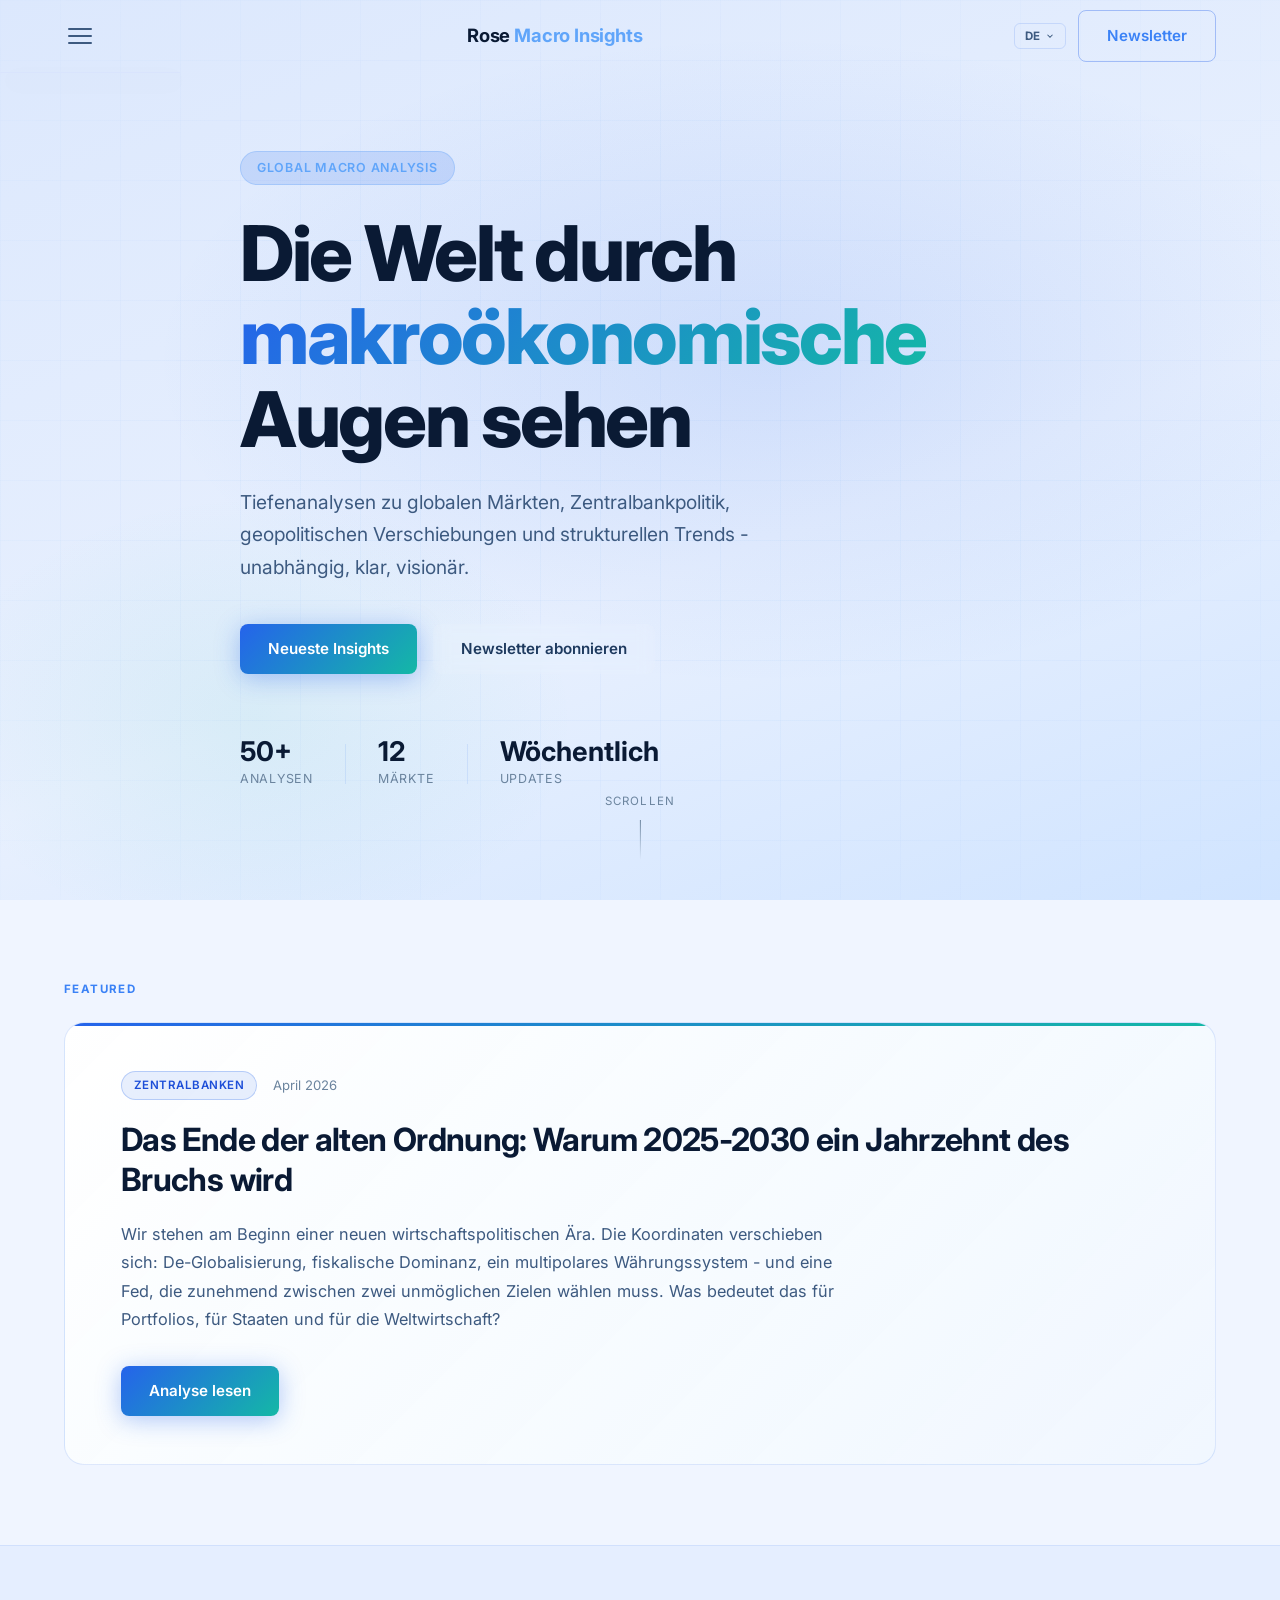
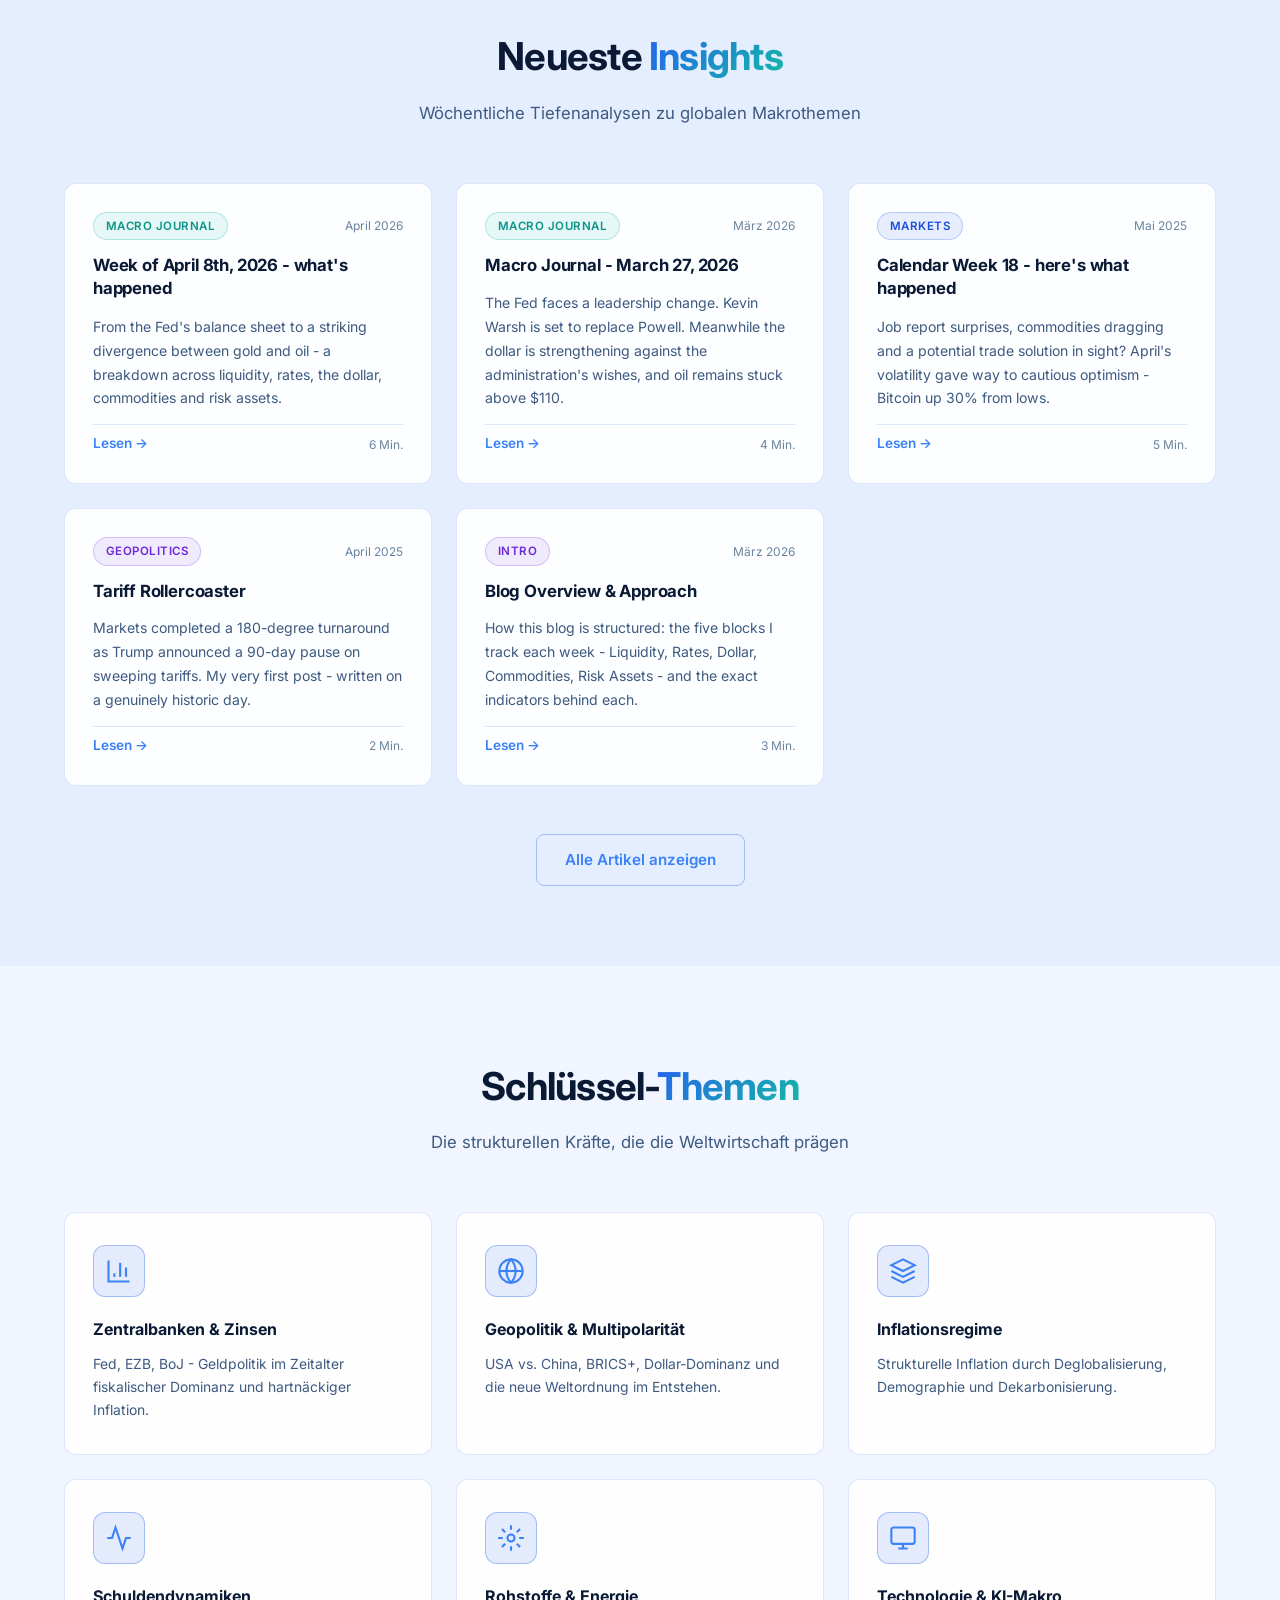
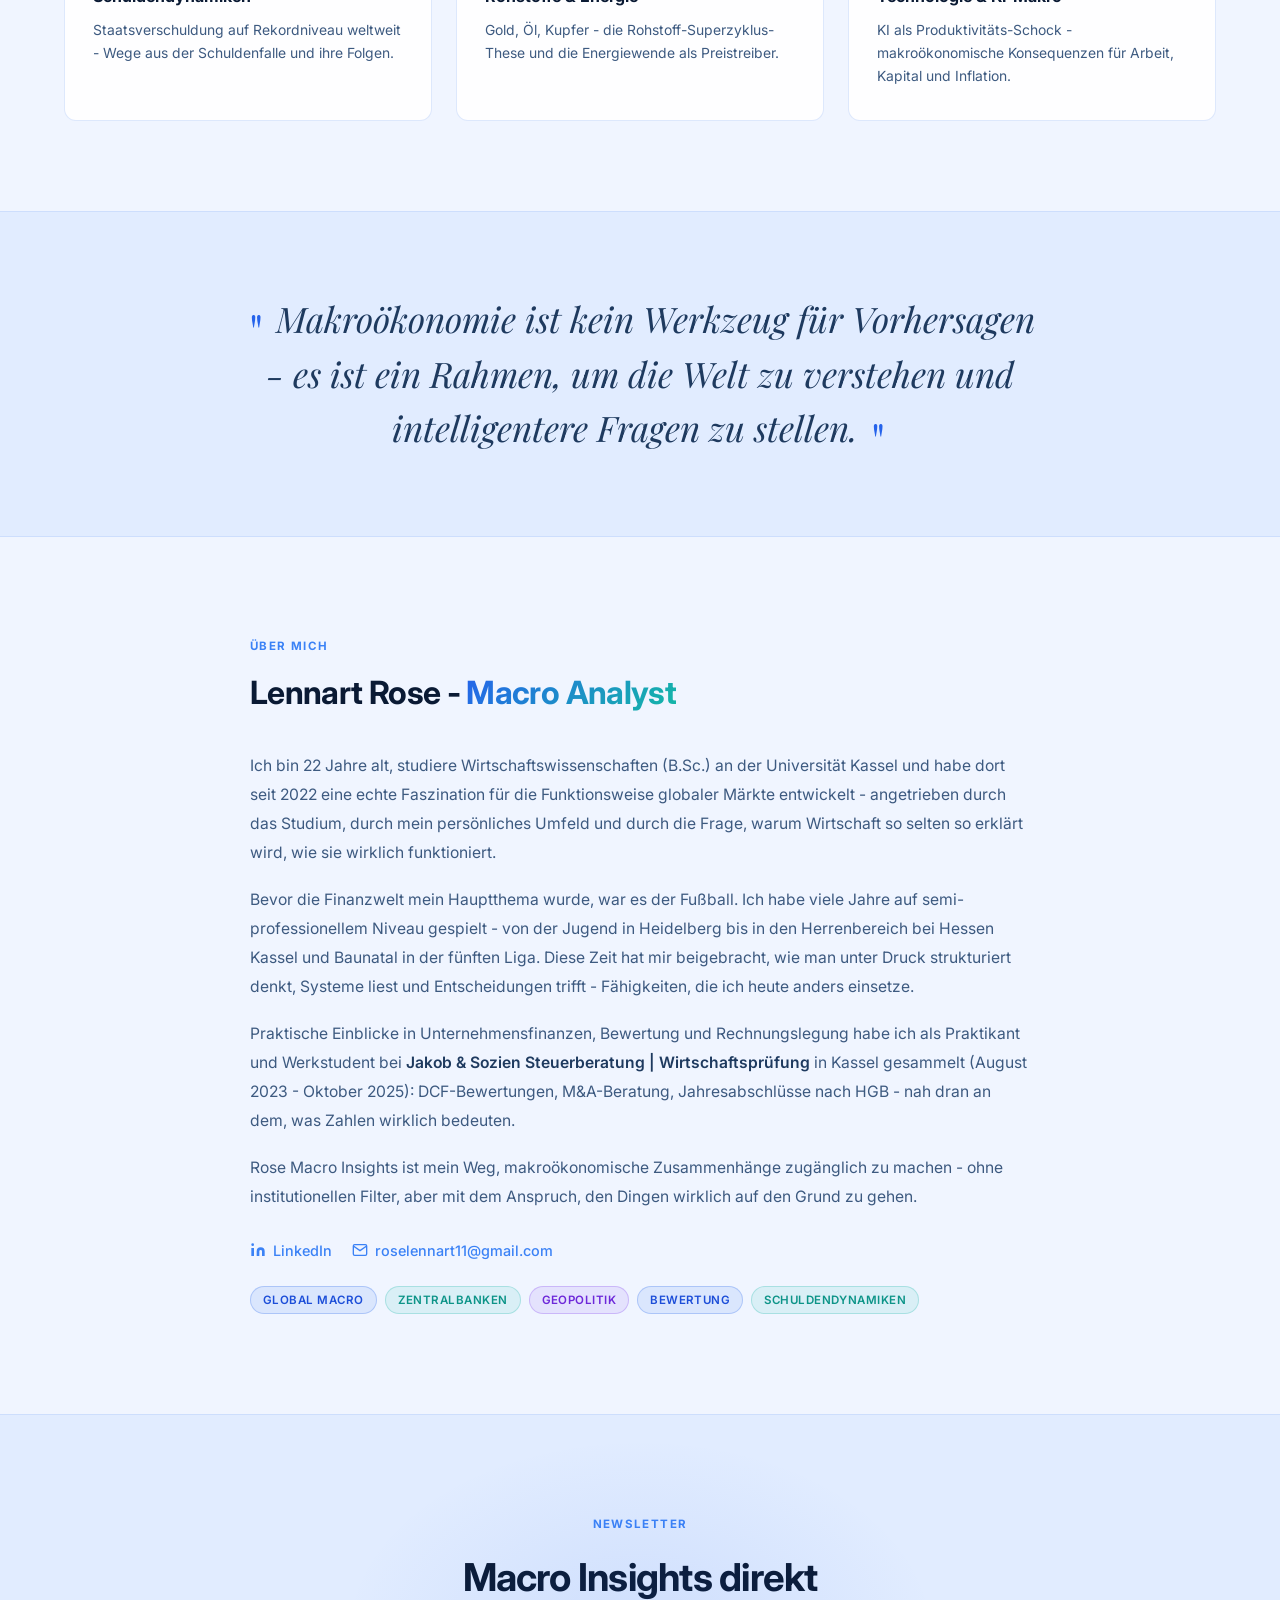
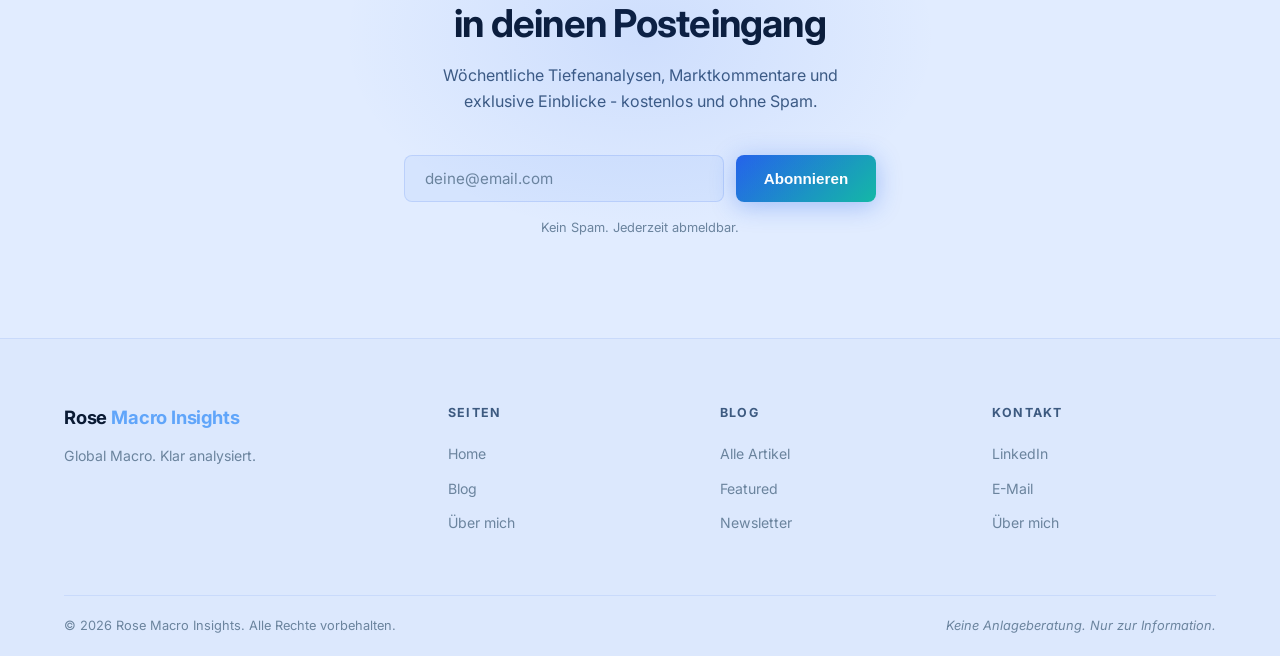
==== commit aa6ba014: "Burger dropdown left-panel, clickable insight cards, remove newsletter from dropdown - Burger menu n" ====
--- a/index.html
+++ b/index.html
@@ -50,7 +50,6 @@
             <span class="nav__drop-num">03</span><span data-i18n="nav.about">Über mich</span>
           </a>
         </nav>
-        <a href="#subscribe" class="btn btn--primary nav__drop-cta" data-i18n="nav.newsletter-cta">Newsletter abonnieren</a>
       </div>
     </div>
   </header>
@@ -118,6 +117,9 @@
     </div>
   </section>
 
+  <!-- LATEST INSIGHTS — UPDATE THIS SECTION when publishing new posts:
+       Copy the newest article card here (top of the grid), remove the oldest one (5 cards max).
+       Match the tag color: Macro Journal=teal, Markets=blue, Geopolitics=violet, Intro=violet -->
   <!-- LATEST INSIGHTS -->
   <section class="insights" id="insights">
     <div class="container">
--- a/css/style.css
+++ b/css/style.css
@@ -313,21 +313,27 @@
 @media (min-width: 480px) { .nav__cta { display: inline-flex; } }
 
 .nav__dropdown {
+  position: absolute;
+  top: 100%;
+  left: 0;
   background: var(--nav-bg);
   backdrop-filter: blur(20px);
+  border-right: 1px solid var(--border-soft);
   border-bottom: 1px solid var(--border-soft);
+  border-radius: 0 0 12px 0;
+  box-shadow: 4px 8px 24px rgba(0,0,0,0.2);
   overflow: hidden;
   max-height: 0;
-  transition: max-height 0.4s cubic-bezier(0.4, 0, 0.2, 1);
-}
-.nav__dropdown.open { max-height: 300px; }
+  min-width: 180px;
+  transition: max-height 0.35s cubic-bezier(0.4, 0, 0.2, 1);
+  z-index: 99;
+}
+.nav__dropdown.open { max-height: 220px; }
 .nav__dropdown-inner {
-  display: flex;
-  align-items: center;
-  justify-content: space-between;
-  padding: 28px 0;
-  gap: 24px;
-  flex-wrap: wrap;
+  padding: 12px 8px;
+  width: auto;
+  max-width: none;
+  margin: 0;
 }
 .nav__drop-links {
   display: flex;
@@ -344,6 +350,7 @@
   font-weight: 500;
   color: var(--text-muted);
   transition: all var(--transition);
+  white-space: nowrap;
 }
 .nav__drop-link:hover,
 .nav__drop-link--active {
@@ -354,8 +361,7 @@
 .nav__drop-cta { flex-shrink: 0; }
 
 @media (max-width: 640px) {
-  .nav__dropdown-inner { flex-direction: column; align-items: flex-start; padding: 20px 0; }
-  .nav__drop-cta { width: 100%; justify-content: center; }
+  .nav__dropdown-inner { padding: 10px 8px; }
 }
 
 /* =====================================================
@@ -577,9 +583,17 @@
   border-top: 1px solid var(--border);
   margin-top: auto;
 }
-.card__link { font-size: 0.85rem; font-weight: 600; color: var(--blue-300); transition: color var(--transition); }
+.card__link { font-size: 0.85rem; font-weight: 600; color: var(--blue-300); transition: color var(--transition); position: relative; z-index: 2; }
 .card__link:hover { color: var(--blue-200); }
-.card__read { font-size: 0.75rem; color: var(--text-faint); }
+.card__read { font-size: 0.75rem; color: var(--text-faint); position: relative; z-index: 2; }
+/* Whole card clickable via title-link overlay */
+.card { cursor: pointer; }
+.card__title a::after {
+  content: '';
+  position: absolute;
+  inset: 0;
+  z-index: 1;
+}
 .insights__more { text-align: center; margin-top: 48px; }
 
 /* =====================================================
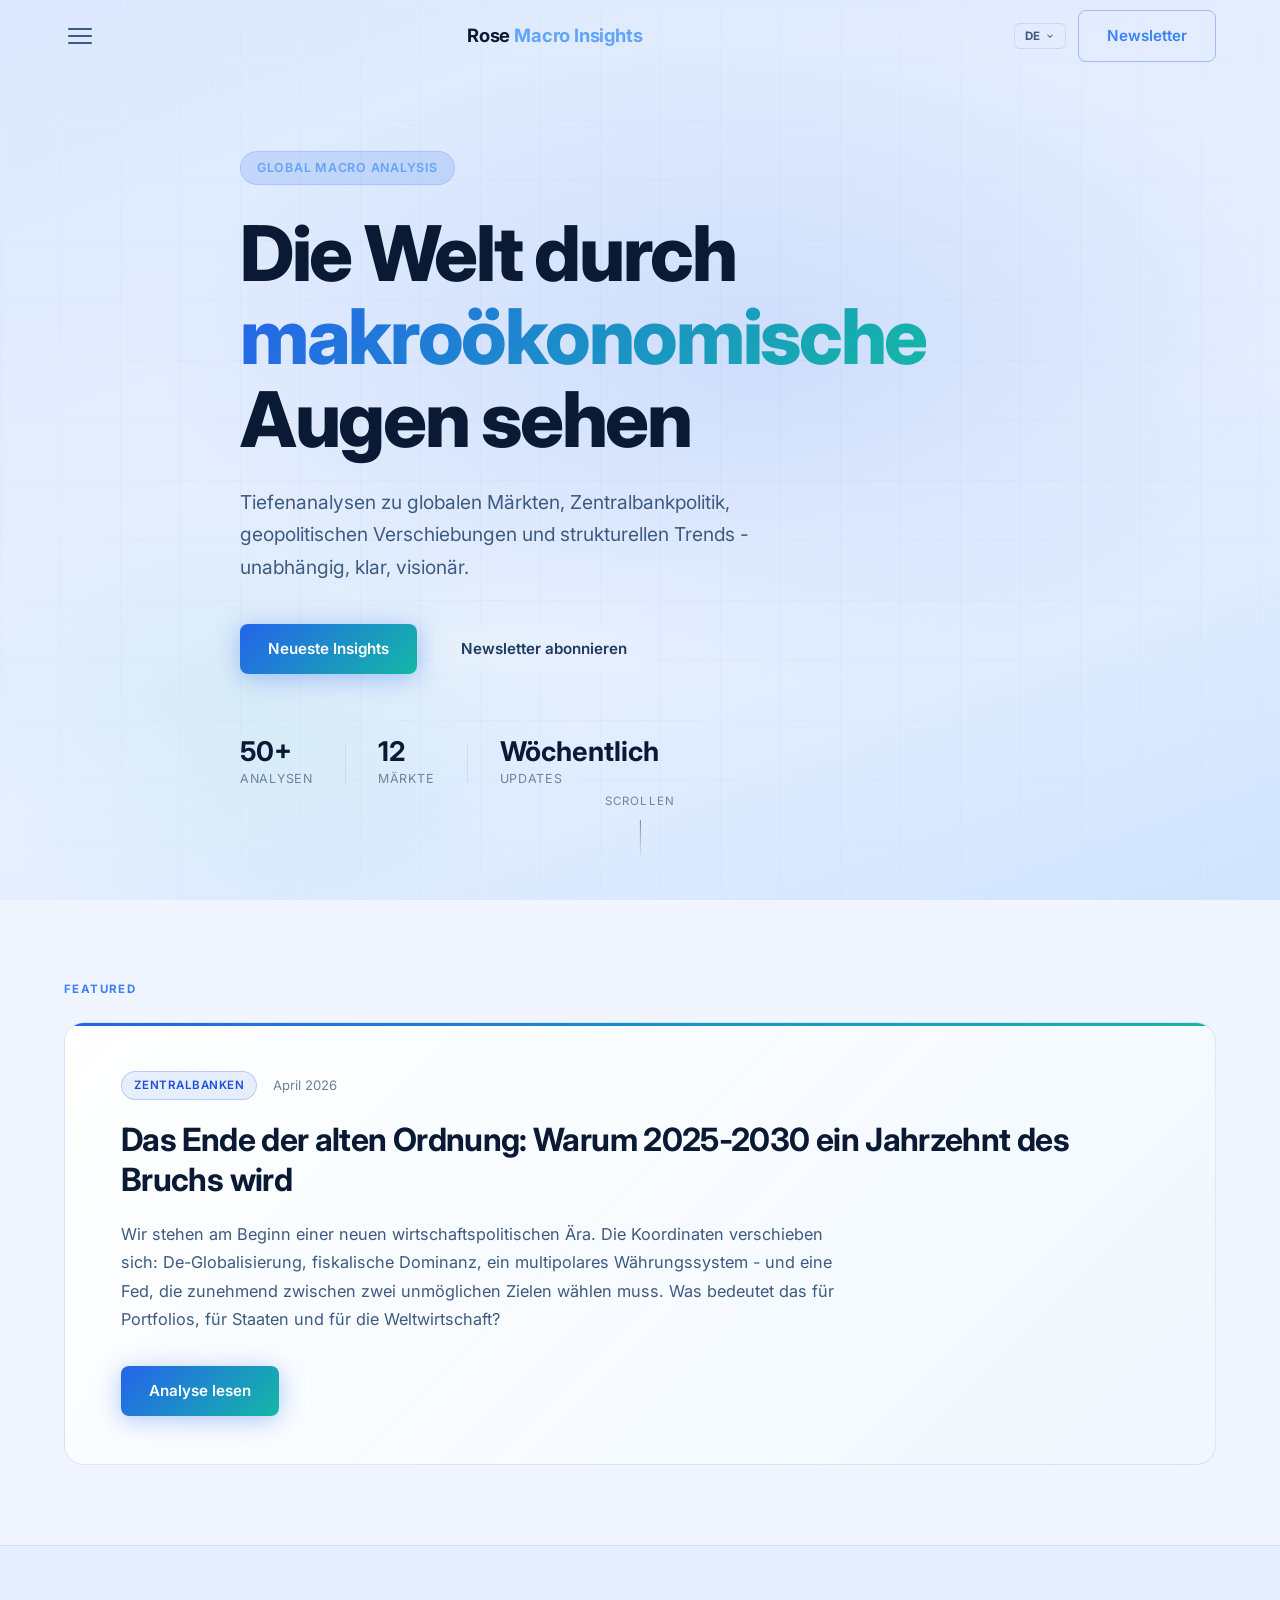
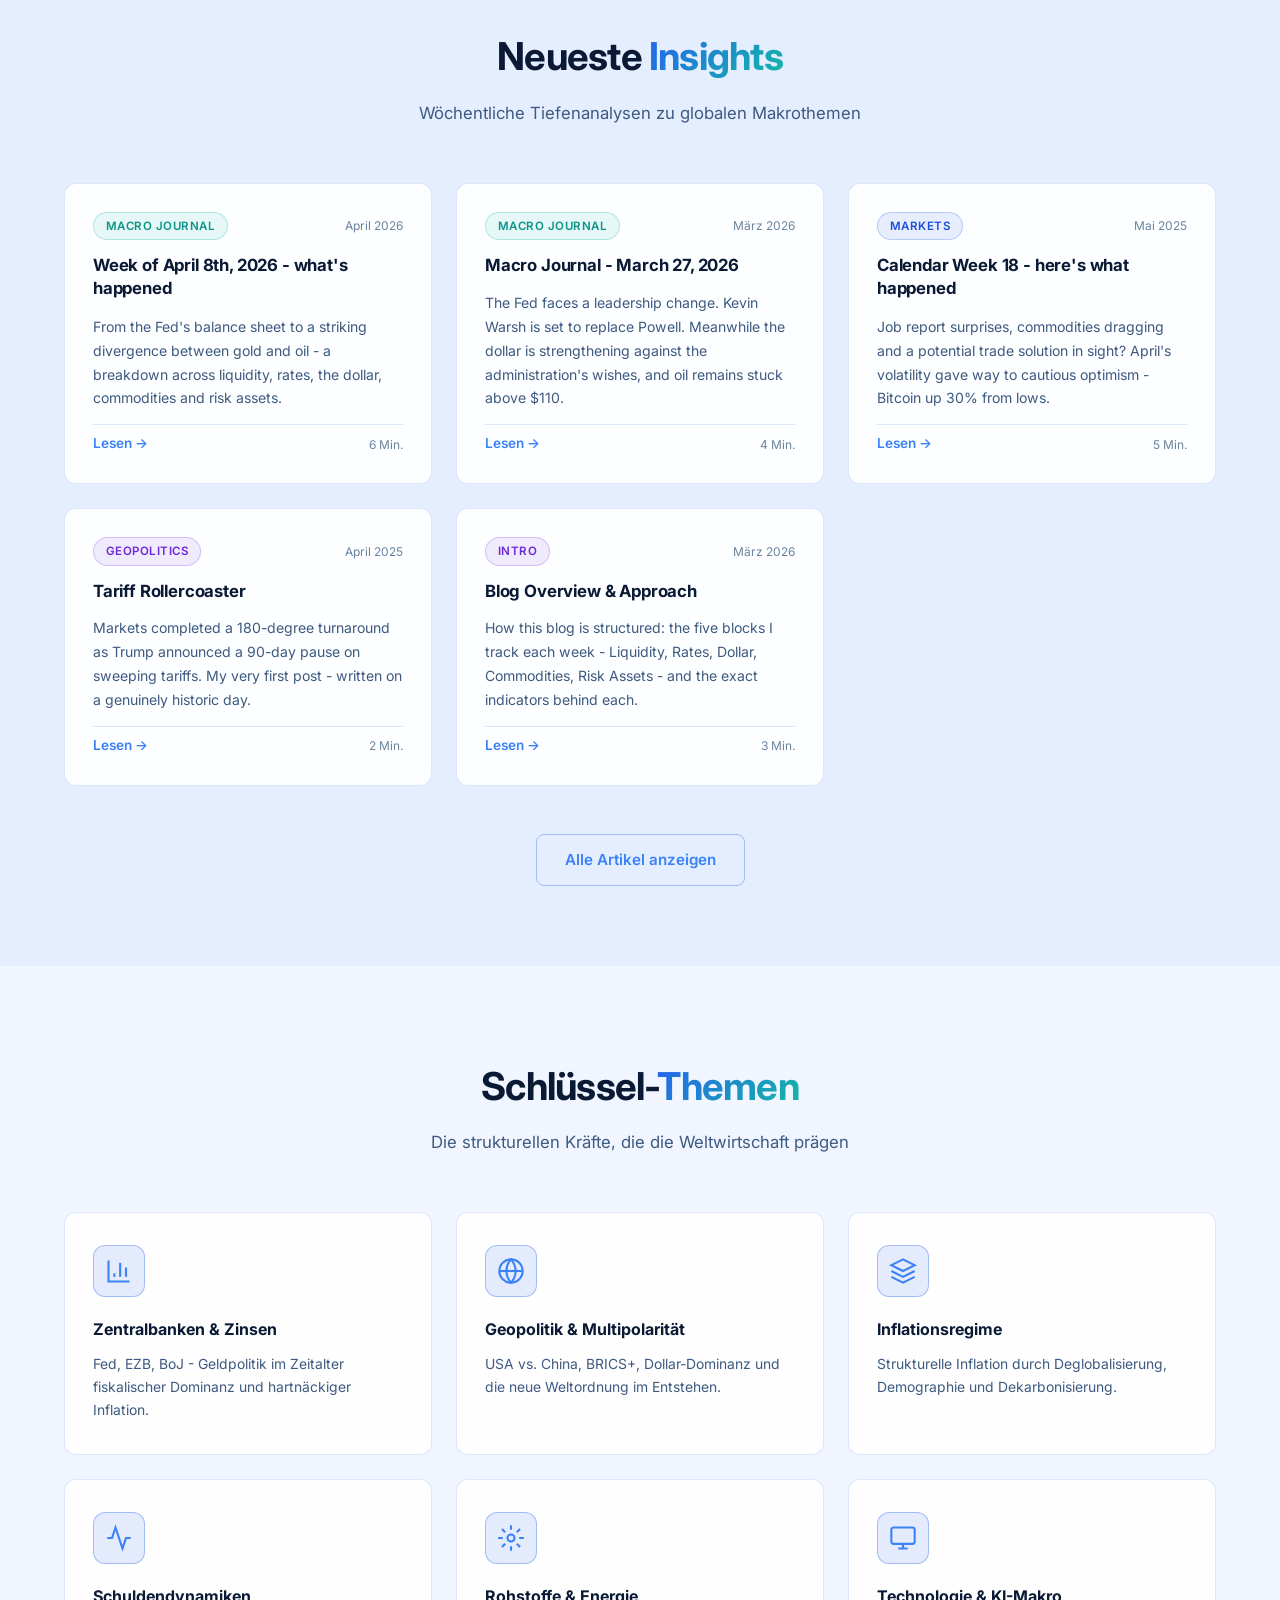
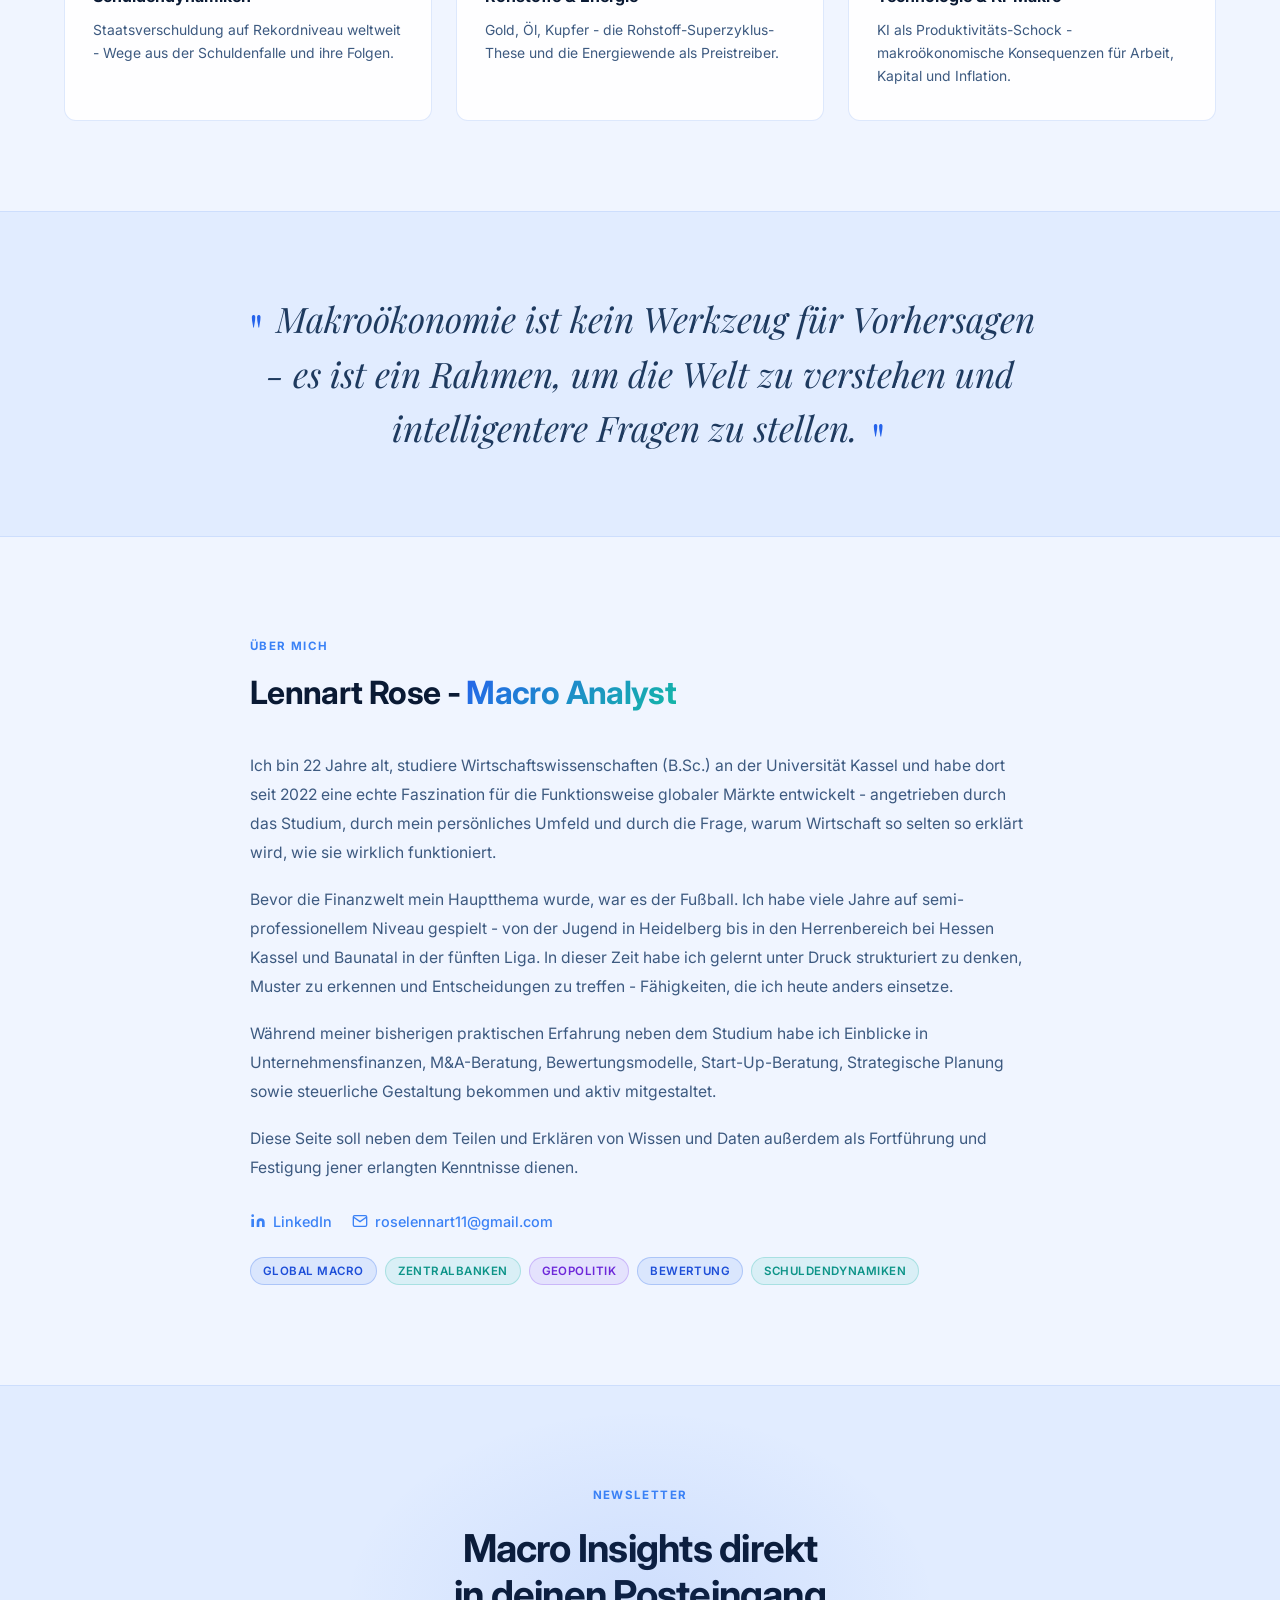
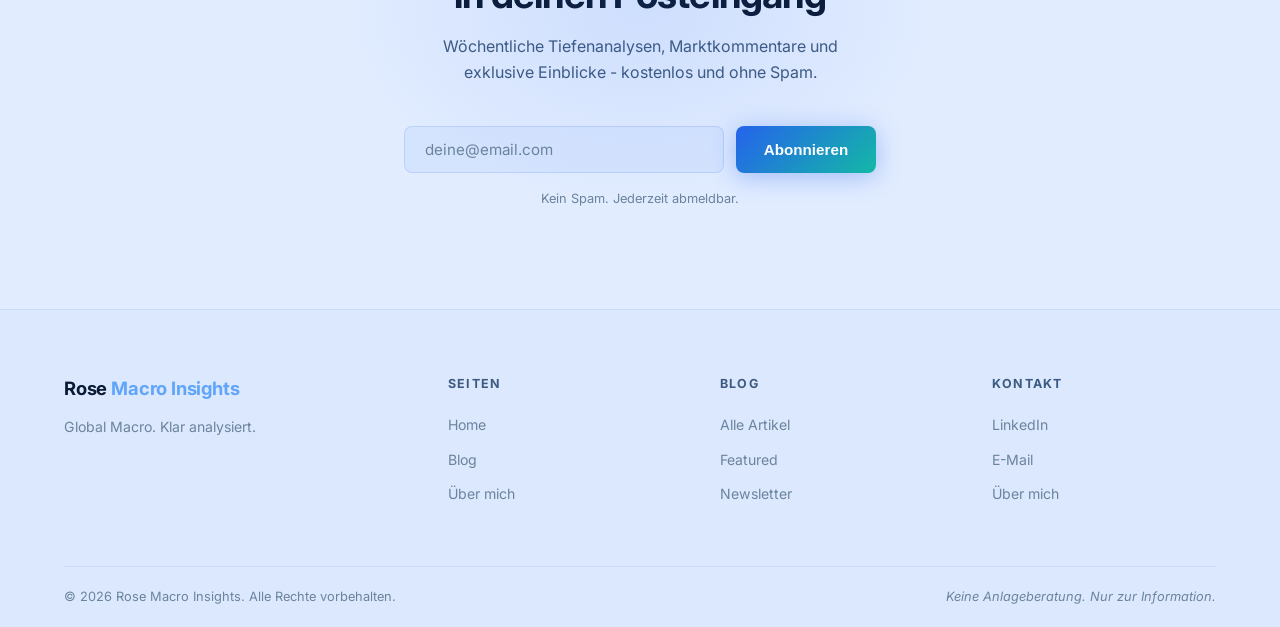
==== commit 307dda76: "Stagger menu animation, update about texts, full i18n for bio paragraphs - Nav dropdown: slower open" ====
--- a/index.html
+++ b/index.html
@@ -135,7 +135,7 @@
             <span class="tag tag--teal">Macro Journal</span>
             <span class="card__date">April 2026</span>
           </div>
-          <h3 class="card__title">Week of April 8th, 2026 - what's happened</h3>
+          <h3 class="card__title"><a href="artikel/weekly-update-april-8-2026.html">Week of April 8th, 2026 - what's happened</a></h3>
           <p class="card__excerpt">
             From the Fed's balance sheet to a striking divergence between gold and oil -
             a breakdown across liquidity, rates, the dollar, commodities and risk assets.
@@ -151,7 +151,7 @@
             <span class="tag tag--teal">Macro Journal</span>
             <span class="card__date">März 2026</span>
           </div>
-          <h3 class="card__title">Macro Journal - March 27, 2026</h3>
+          <h3 class="card__title"><a href="artikel/macro-journal-march-27-2026.html">Macro Journal - March 27, 2026</a></h3>
           <p class="card__excerpt">
             The Fed faces a leadership change. Kevin Warsh is set to replace Powell.
             Meanwhile the dollar is strengthening against the administration's wishes,
@@ -168,7 +168,7 @@
             <span class="tag tag--blue">Markets</span>
             <span class="card__date">Mai 2025</span>
           </div>
-          <h3 class="card__title">Calendar Week 18 - here's what happened</h3>
+          <h3 class="card__title"><a href="artikel/cw18-may-2025.html">Calendar Week 18 - here's what happened</a></h3>
           <p class="card__excerpt">
             Job report surprises, commodities dragging and a potential trade solution in sight?
             April's volatility gave way to cautious optimism - Bitcoin up 30% from lows.
@@ -184,7 +184,7 @@
             <span class="tag tag--violet">Geopolitics</span>
             <span class="card__date">April 2025</span>
           </div>
-          <h3 class="card__title">Tariff Rollercoaster</h3>
+          <h3 class="card__title"><a href="artikel/tariff-rollercoaster-april-2025.html">Tariff Rollercoaster</a></h3>
           <p class="card__excerpt">
             Markets completed a 180-degree turnaround as Trump announced a 90-day pause
             on sweeping tariffs. My very first post - written on a genuinely historic day.
@@ -200,7 +200,7 @@
             <span class="tag tag--violet">Intro</span>
             <span class="card__date">März 2026</span>
           </div>
-          <h3 class="card__title">Blog Overview &amp; Approach</h3>
+          <h3 class="card__title"><a href="artikel/blog-overview-approach.html">Blog Overview &amp; Approach</a></h3>
           <p class="card__excerpt">
             How this blog is structured: the five blocks I track each week - Liquidity,
             Rates, Dollar, Commodities, Risk Assets - and the exact indicators behind each.
@@ -291,28 +291,27 @@
     <div class="container about__inner">
       <div class="about__label" data-i18n="about.label">Über mich</div>
       <h2 class="about__title">Lennart Rose - <span class="gradient-text">Macro Analyst</span></h2>
-      <p class="about__text">
+      <p class="about__text" data-i18n="about-page.who-p1">
         Ich bin 22 Jahre alt, studiere Wirtschaftswissenschaften (B.Sc.) an der Universität Kassel
         und habe dort seit 2022 eine echte Faszination für die Funktionsweise globaler Märkte entwickelt -
         angetrieben durch das Studium, durch mein persönliches Umfeld und durch die Frage, warum
         Wirtschaft so selten so erklärt wird, wie sie wirklich funktioniert.
       </p>
-      <p class="about__text">
+      <p class="about__text" data-i18n="about-page.bg-p1">
         Bevor die Finanzwelt mein Hauptthema wurde, war es der Fußball. Ich habe viele Jahre auf
         semi-professionellem Niveau gespielt - von der Jugend in Heidelberg bis in den Herrenbereich
-        bei Hessen Kassel und Baunatal in der fünften Liga. Diese Zeit hat mir beigebracht, wie man
-        unter Druck strukturiert denkt, Systeme liest und Entscheidungen trifft - Fähigkeiten, die
-        ich heute anders einsetze.
-      </p>
-      <p class="about__text">
-        Praktische Einblicke in Unternehmensfinanzen, Bewertung und Rechnungslegung habe ich als
-        Praktikant und Werkstudent bei <strong>Jakob &amp; Sozien Steuerberatung | Wirtschaftsprüfung</strong>
-        in Kassel gesammelt (August 2023 - Oktober 2025): DCF-Bewertungen, M&amp;A-Beratung,
-        Jahresabschlüsse nach HGB - nah dran an dem, was Zahlen wirklich bedeuten.
-      </p>
-      <p class="about__text">
-        Rose Macro Insights ist mein Weg, makroökonomische Zusammenhänge zugänglich zu machen -
-        ohne institutionellen Filter, aber mit dem Anspruch, den Dingen wirklich auf den Grund zu gehen.
+        bei Hessen Kassel und Baunatal in der fünften Liga.
+        In dieser Zeit habe ich gelernt unter Druck strukturiert zu denken, Muster zu erkennen
+        und Entscheidungen zu treffen - Fähigkeiten, die ich heute anders einsetze.
+      </p>
+      <p class="about__text" data-i18n="about-page.bg-p2">
+        Während meiner bisherigen praktischen Erfahrung neben dem Studium habe ich Einblicke in
+        Unternehmensfinanzen, M&amp;A-Beratung, Bewertungsmodelle, Start-Up-Beratung, Strategische
+        Planung sowie steuerliche Gestaltung bekommen und aktiv mitgestaltet.
+      </p>
+      <p class="about__text" data-i18n="about-page.bg-p3">
+        Diese Seite soll neben dem Teilen und Erklären von Wissen und Daten außerdem als
+        Fortführung und Festigung jener erlangten Kenntnisse dienen.
       </p>
       <div class="about__links">
         <a href="https://www.linkedin.com/in/lennartrose" target="_blank" rel="noopener" class="about__link">
--- a/css/style.css
+++ b/css/style.css
@@ -19,7 +19,7 @@
   --font-serif: 'Playfair Display', Georgia, serif;
   --radius: 12px;
   --radius-lg: 20px;
-  --transition: 0.25s cubic-bezier(0.4, 0, 0.2, 1);
+  --transition: 0.32s cubic-bezier(0.4, 0, 0.2, 1);
 }
 
 /* ── DARK MODE (default) ── */
@@ -320,17 +320,17 @@
   backdrop-filter: blur(20px);
   border-right: 1px solid var(--border-soft);
   border-bottom: 1px solid var(--border-soft);
-  border-radius: 0 0 12px 0;
-  box-shadow: 4px 8px 24px rgba(0,0,0,0.2);
+  border-radius: 0 0 14px 0;
+  box-shadow: 6px 12px 32px rgba(0,0,0,0.22);
   overflow: hidden;
   max-height: 0;
-  min-width: 180px;
-  transition: max-height 0.35s cubic-bezier(0.4, 0, 0.2, 1);
+  min-width: 210px;
+  transition: max-height 0.52s cubic-bezier(0.4, 0, 0.2, 1);
   z-index: 99;
 }
-.nav__dropdown.open { max-height: 220px; }
+.nav__dropdown.open { max-height: 300px; }
 .nav__dropdown-inner {
-  padding: 12px 8px;
+  padding: 16px 10px 18px;
   width: auto;
   max-width: none;
   margin: 0;
@@ -338,20 +338,34 @@
 .nav__drop-links {
   display: flex;
   flex-direction: column;
-  gap: 2px;
+  gap: 4px;
 }
 .nav__drop-link {
   display: flex;
   align-items: center;
   gap: 10px;
-  padding: 10px 18px;
-  border-radius: 8px;
-  font-size: 0.95rem;
+  padding: 12px 20px;
+  border-radius: 10px;
+  font-size: 1rem;
   font-weight: 500;
   color: var(--text-muted);
-  transition: all var(--transition);
+  transition: background var(--transition), color var(--transition);
   white-space: nowrap;
-}
+  opacity: 0;
+}
+/* Chain / stagger animation on open */
+.nav__dropdown.open .nav__drop-link {
+  animation: navLinkIn 0.38s ease forwards;
+}
+.nav__dropdown.open .nav__drop-link:nth-child(1) { animation-delay: 0.10s; }
+.nav__dropdown.open .nav__drop-link:nth-child(2) { animation-delay: 0.22s; }
+.nav__dropdown.open .nav__drop-link:nth-child(3) { animation-delay: 0.34s; }
+
+@keyframes navLinkIn {
+  from { opacity: 0; transform: translateX(-10px); }
+  to   { opacity: 1; transform: translateX(0); }
+}
+
 .nav__drop-link:hover,
 .nav__drop-link--active {
   background: var(--bg-card);
@@ -361,7 +375,7 @@
 .nav__drop-cta { flex-shrink: 0; }
 
 @media (max-width: 640px) {
-  .nav__dropdown-inner { padding: 10px 8px; }
+  .nav__dropdown-inner { padding: 12px 8px 14px; }
 }
 
 /* =====================================================
@@ -935,6 +949,14 @@
   transition: color var(--transition);
 }
 .blog-card__title a:hover { color: var(--blue-300); }
+/* Whole blog-card clickable via title-link overlay */
+.blog-card { cursor: pointer; }
+.blog-card__title a::after {
+  content: '';
+  position: absolute;
+  inset: 0;
+  z-index: 1;
+}
 .blog-card__excerpt { font-size: 0.88rem; color: var(--text-muted); line-height: 1.7; flex: 1; }
 .blog-card__footer {
   display: flex; align-items: center; justify-content: space-between;
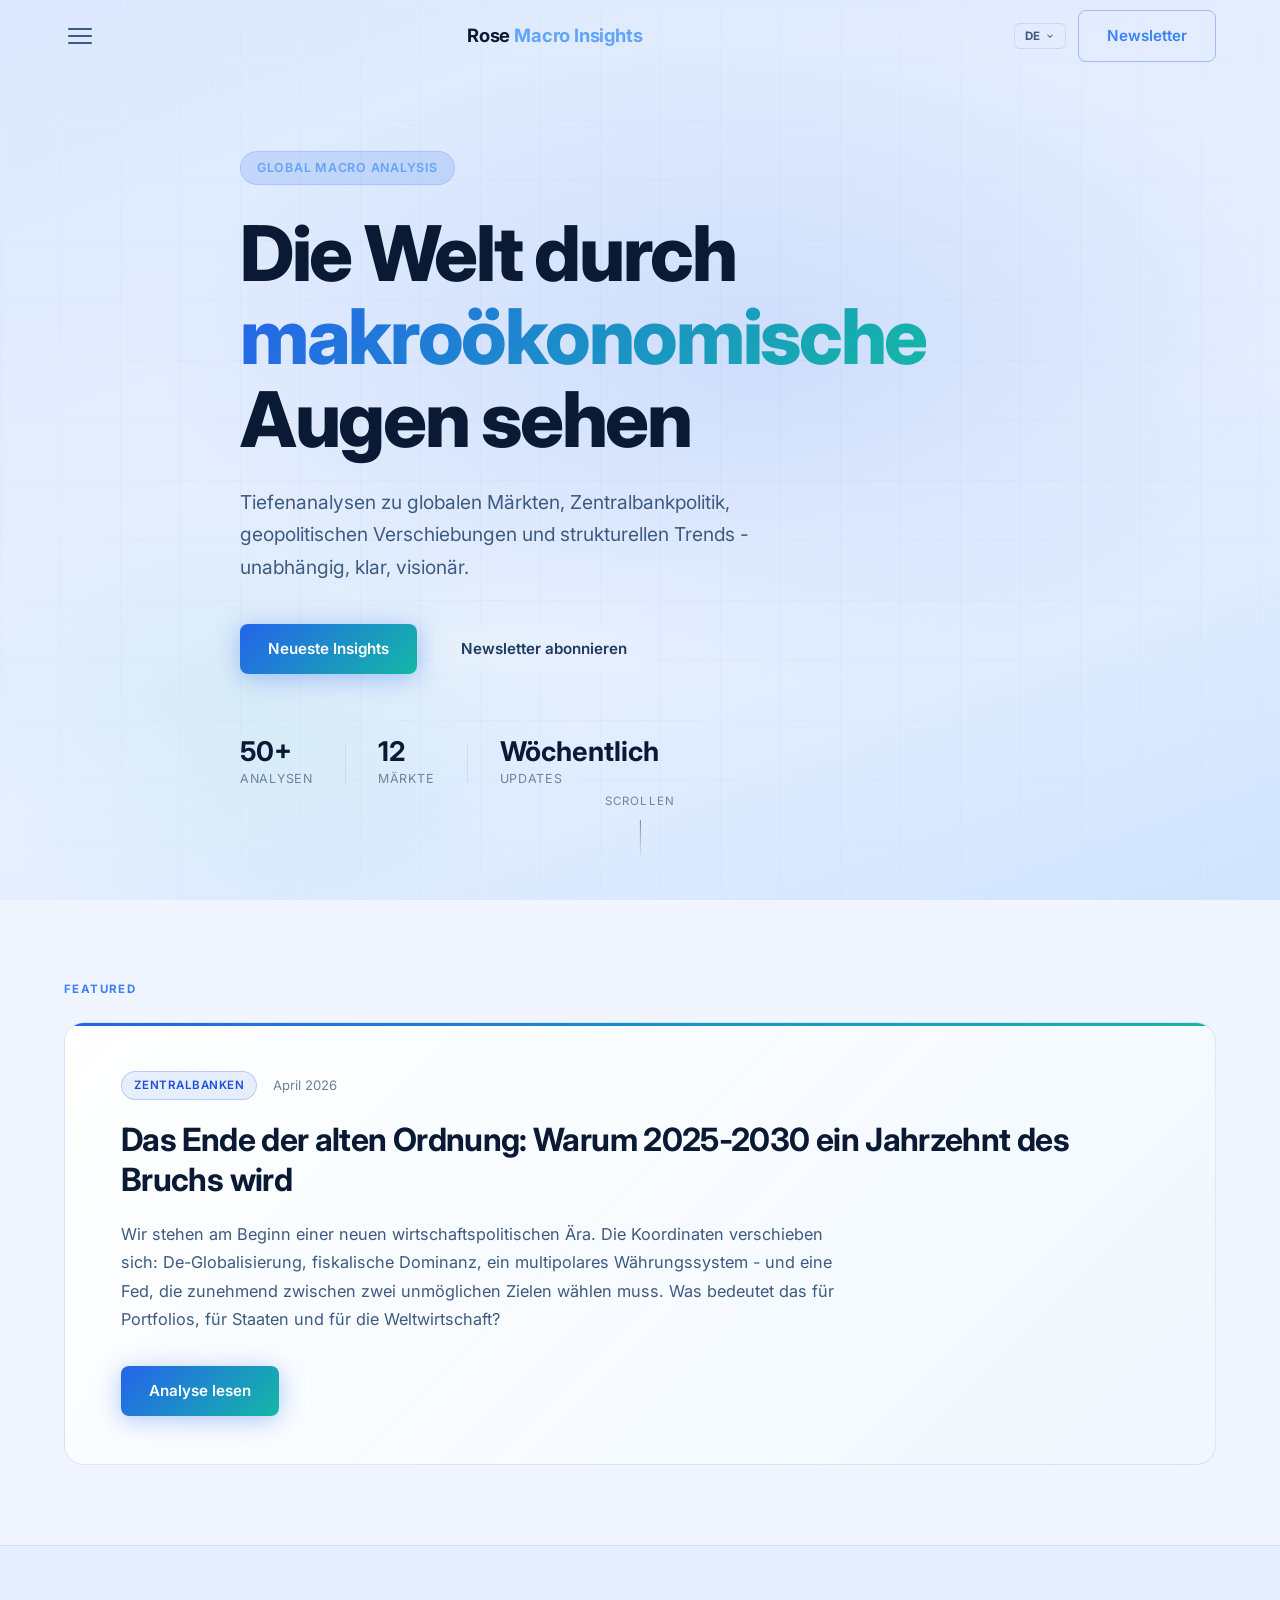
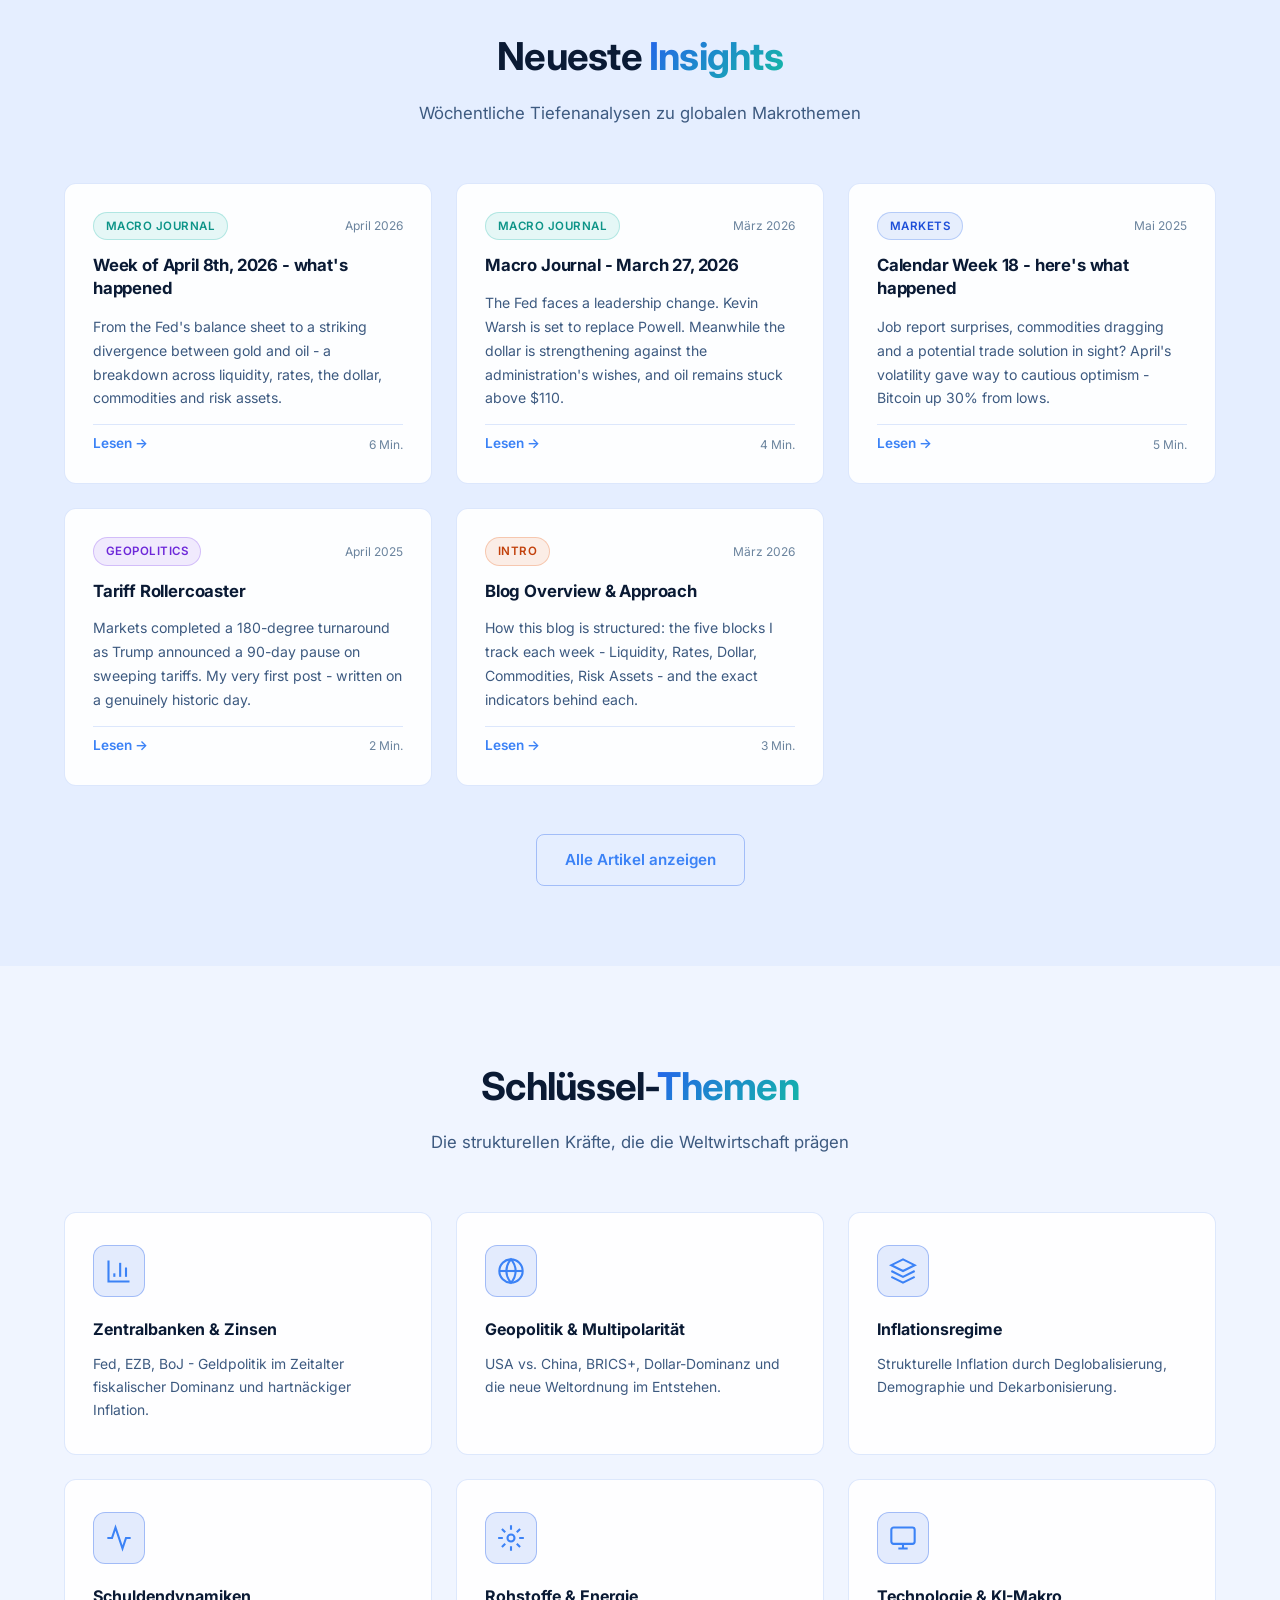
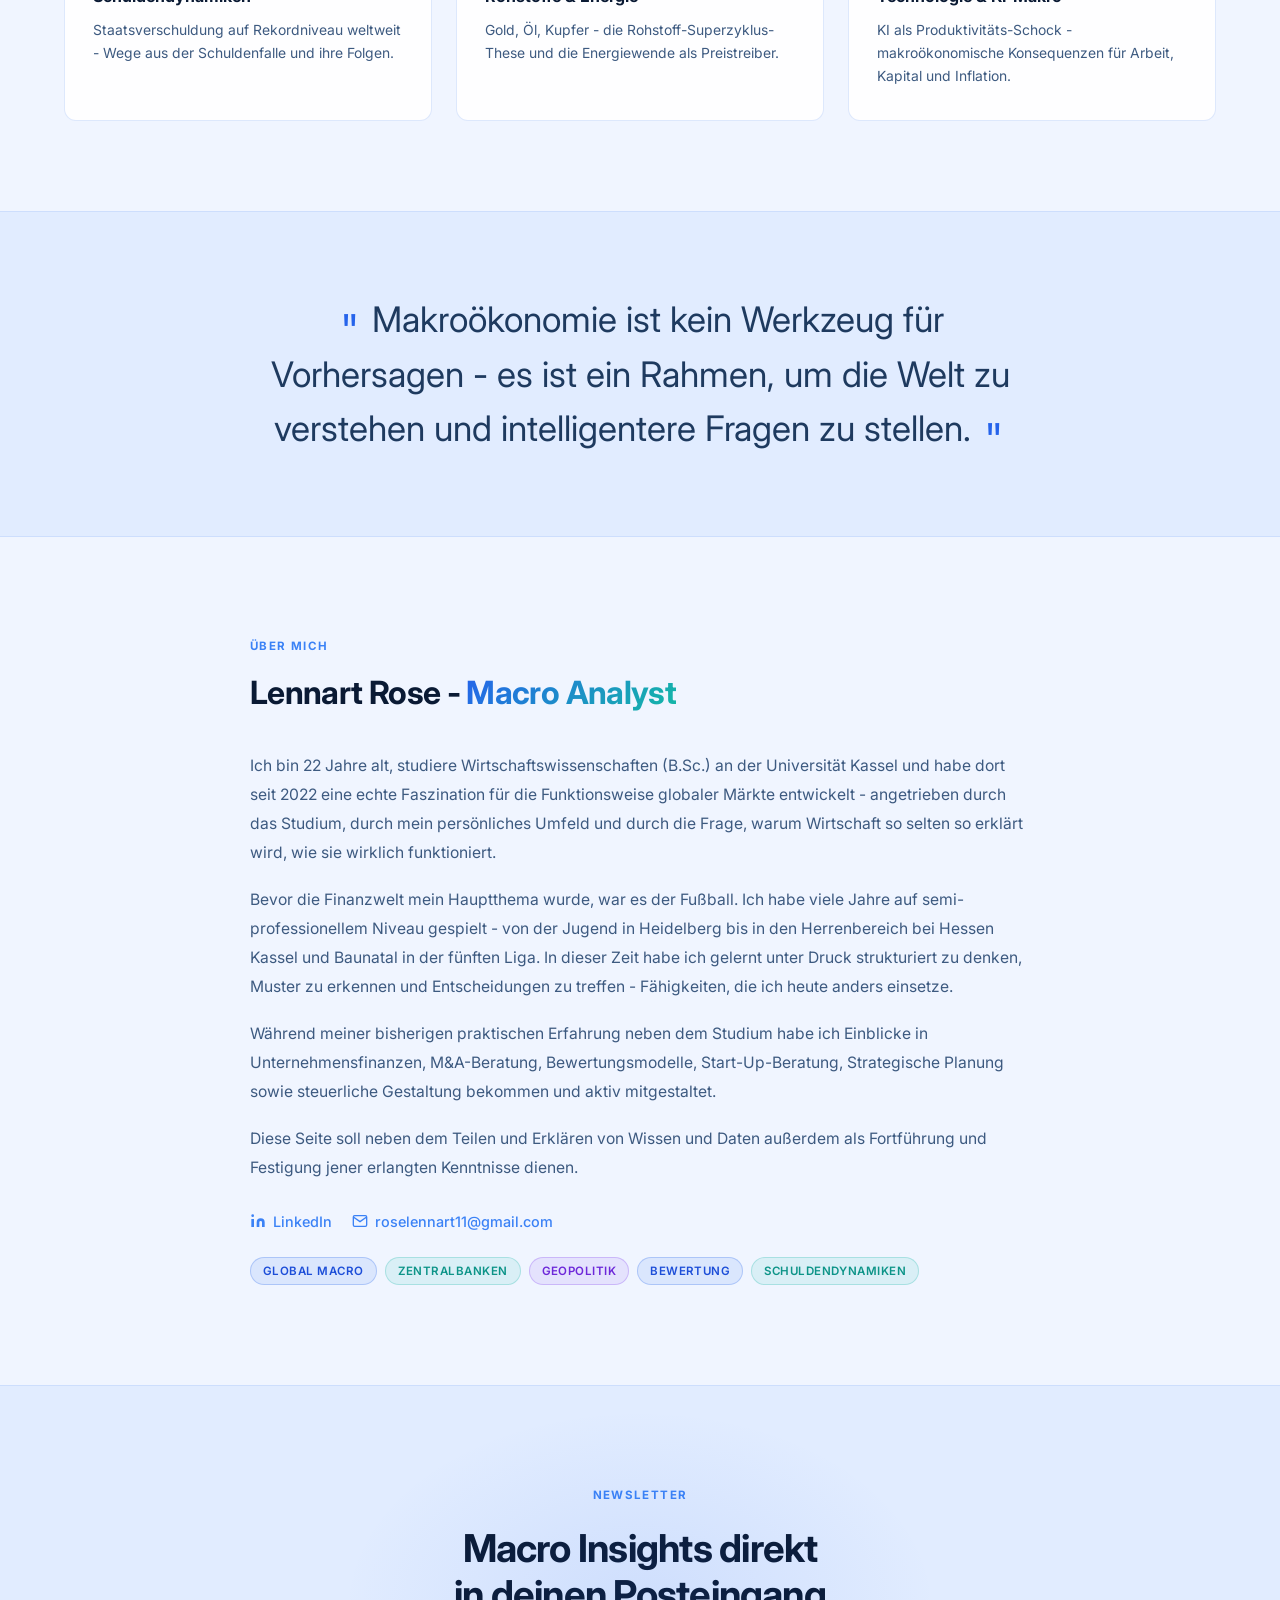
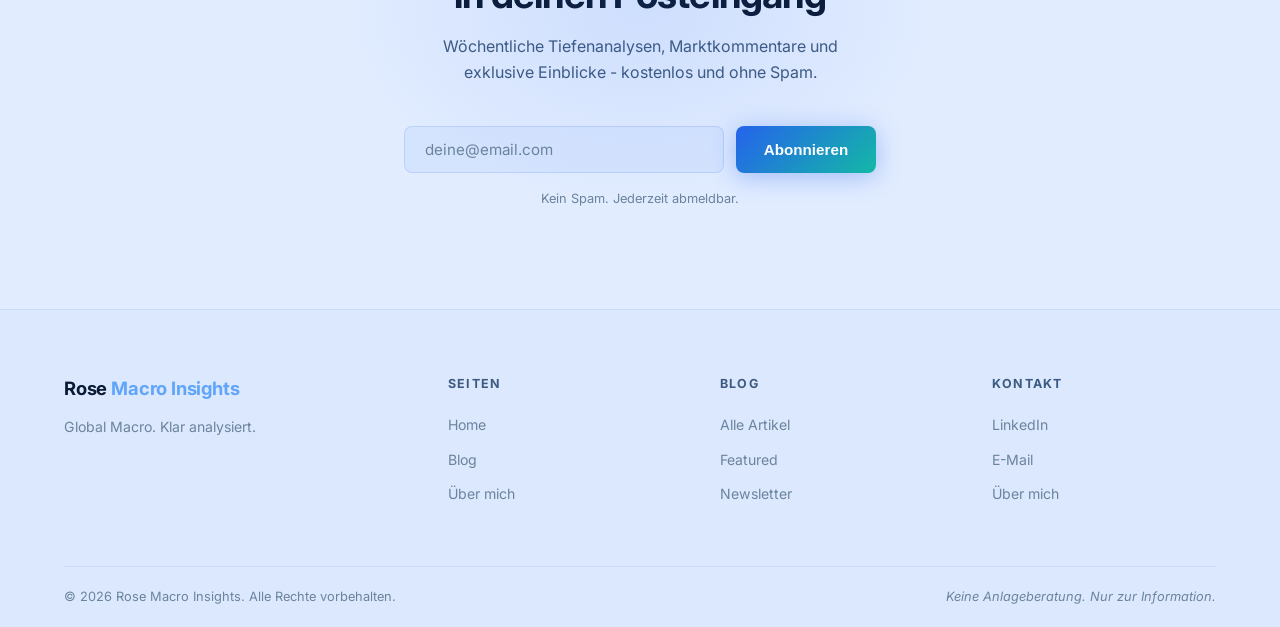
==== commit ecfe4f41: "Add orange tag color, fix dropdown alignment, remove italic from quotes - Add --tag-orange-* CSS var" ====
--- a/index.html
+++ b/index.html
@@ -197,7 +197,7 @@
 
         <article class="card">
           <div class="card__top">
-            <span class="tag tag--violet">Intro</span>
+            <span class="tag tag--orange">Intro</span>
             <span class="card__date">März 2026</span>
           </div>
           <h3 class="card__title"><a href="artikel/blog-overview-approach.html">Blog Overview &amp; Approach</a></h3>
--- a/css/style.css
+++ b/css/style.css
@@ -54,6 +54,9 @@
   --tag-violet-bg: rgba(124, 58, 237, 0.18);
   --tag-violet-c:  #c4b5fd;
   --tag-violet-bd: rgba(139, 92, 246, 0.3);
+  --tag-orange-bg: rgba(234, 88, 12, 0.18);
+  --tag-orange-c:  #fb923c;
+  --tag-orange-bd: rgba(251, 146, 60, 0.3);
 }
 
 /* ── LIGHT MODE ── */
@@ -89,6 +92,9 @@
     --tag-violet-bg: rgba(124, 58, 237, 0.1);
     --tag-violet-c:  #6d28d9;
     --tag-violet-bd: rgba(124, 58, 237, 0.25);
+    --tag-orange-bg: rgba(234, 88, 12, 0.1);
+    --tag-orange-c:  #c2410c;
+    --tag-orange-bd: rgba(234, 88, 12, 0.25);
   }
 }
 
@@ -169,6 +175,7 @@
 .tag--blue   { background: var(--tag-blue-bg);   color: var(--tag-blue-c);   border: 1px solid var(--tag-blue-bd); }
 .tag--teal   { background: var(--tag-teal-bg);   color: var(--tag-teal-c);   border: 1px solid var(--tag-teal-bd); }
 .tag--violet { background: var(--tag-violet-bg); color: var(--tag-violet-c); border: 1px solid var(--tag-violet-bd); }
+.tag--orange { background: var(--tag-orange-bg); color: var(--tag-orange-c); border: 1px solid var(--tag-orange-bd); }
 
 /* ── GRADIENT TEXT ── */
 .gradient-text {
@@ -649,9 +656,9 @@
   border-bottom: 1px solid var(--border-soft);
 }
 .pull-quote {
-  font-family: var(--font-serif);
+  font-family: var(--font-sans);
   font-size: clamp(1.4rem, 2.8vw, 2.2rem);
-  font-style: italic;
+  font-style: normal;
   color: var(--text-primary);
   text-align: center;
   max-width: 800px;
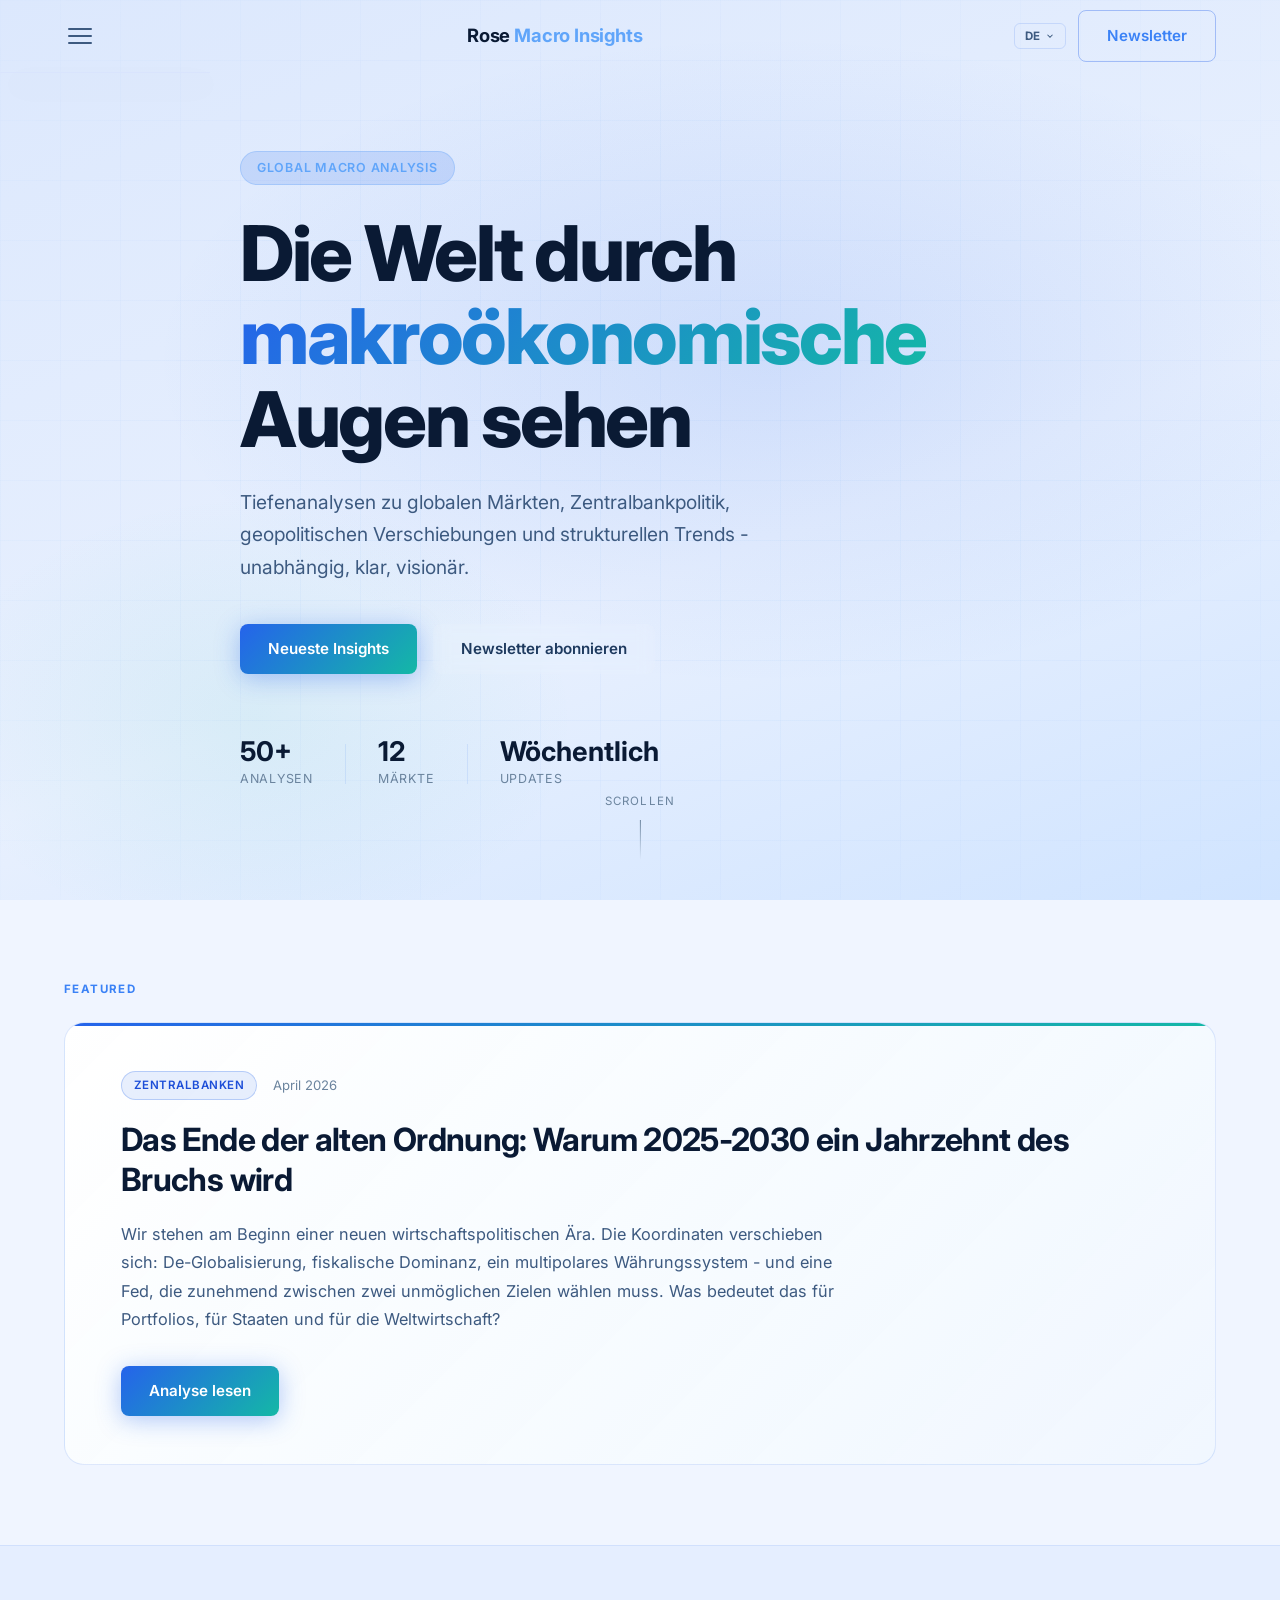
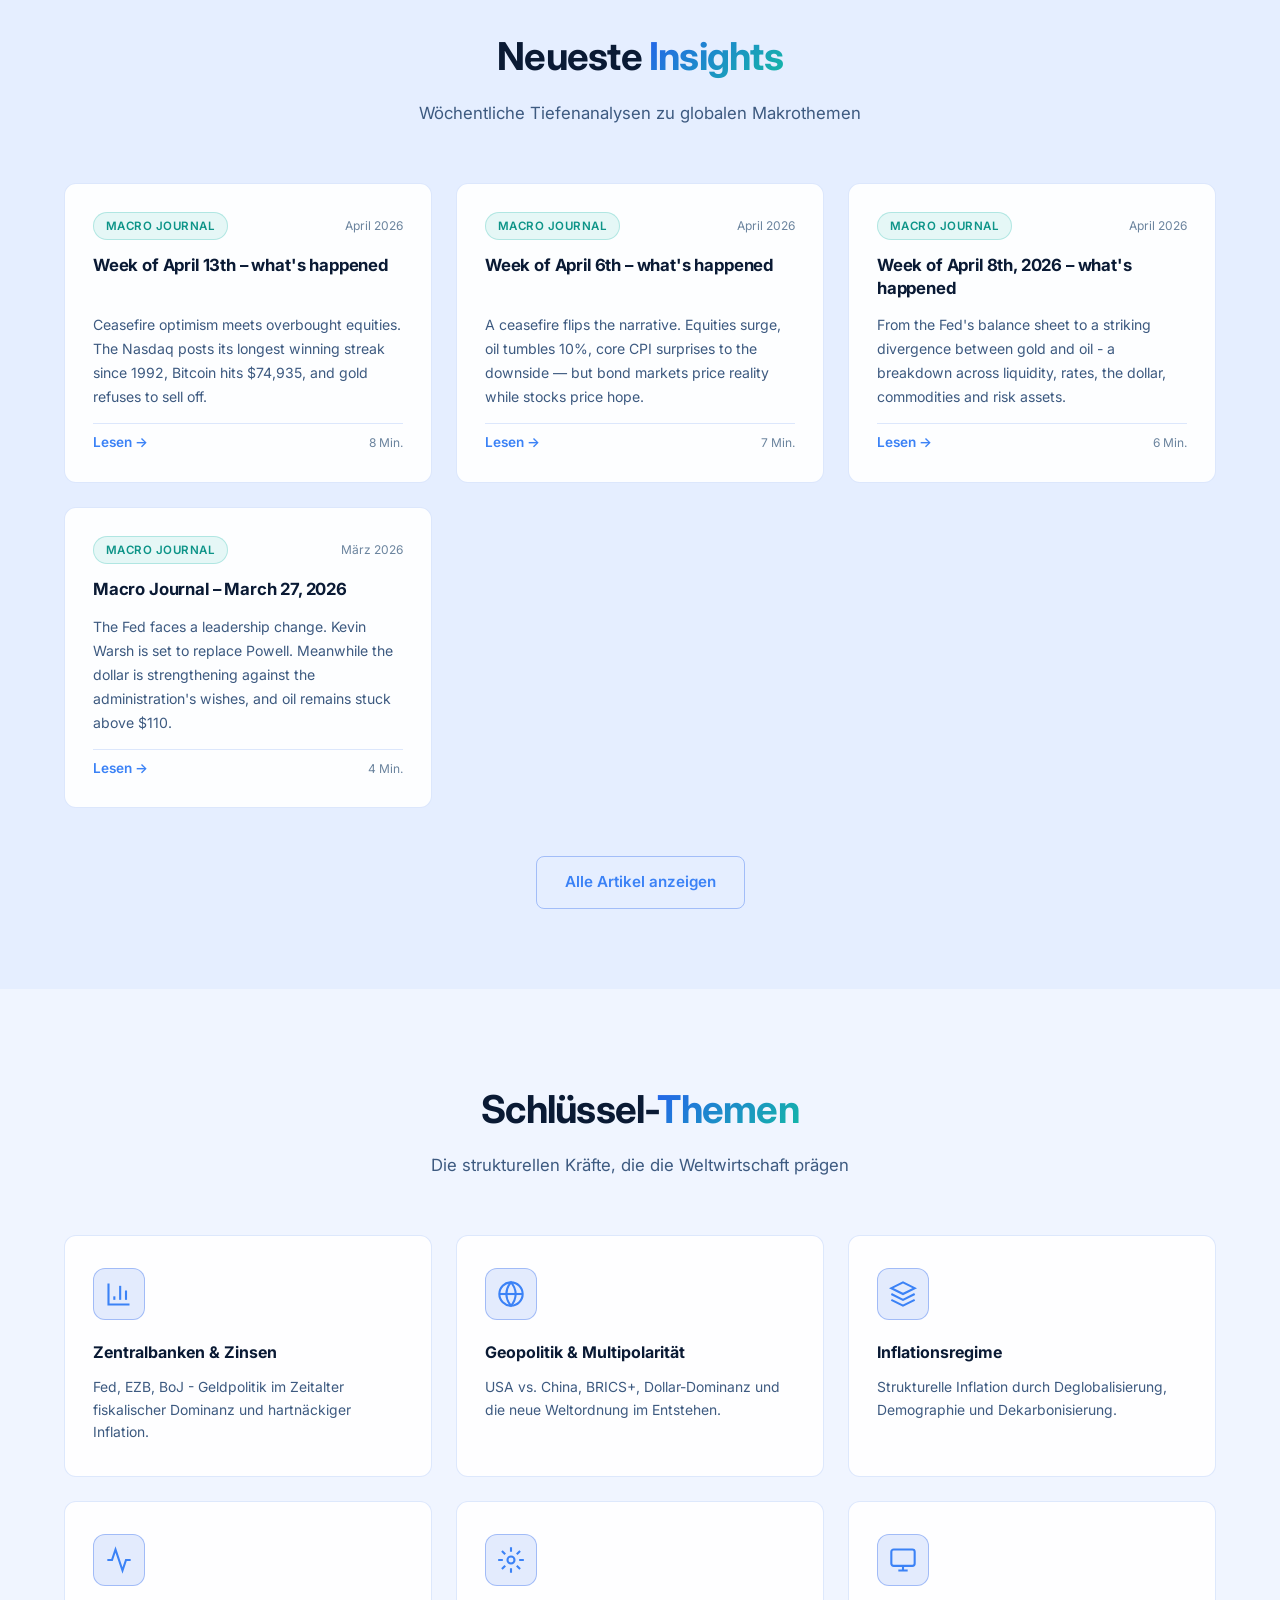
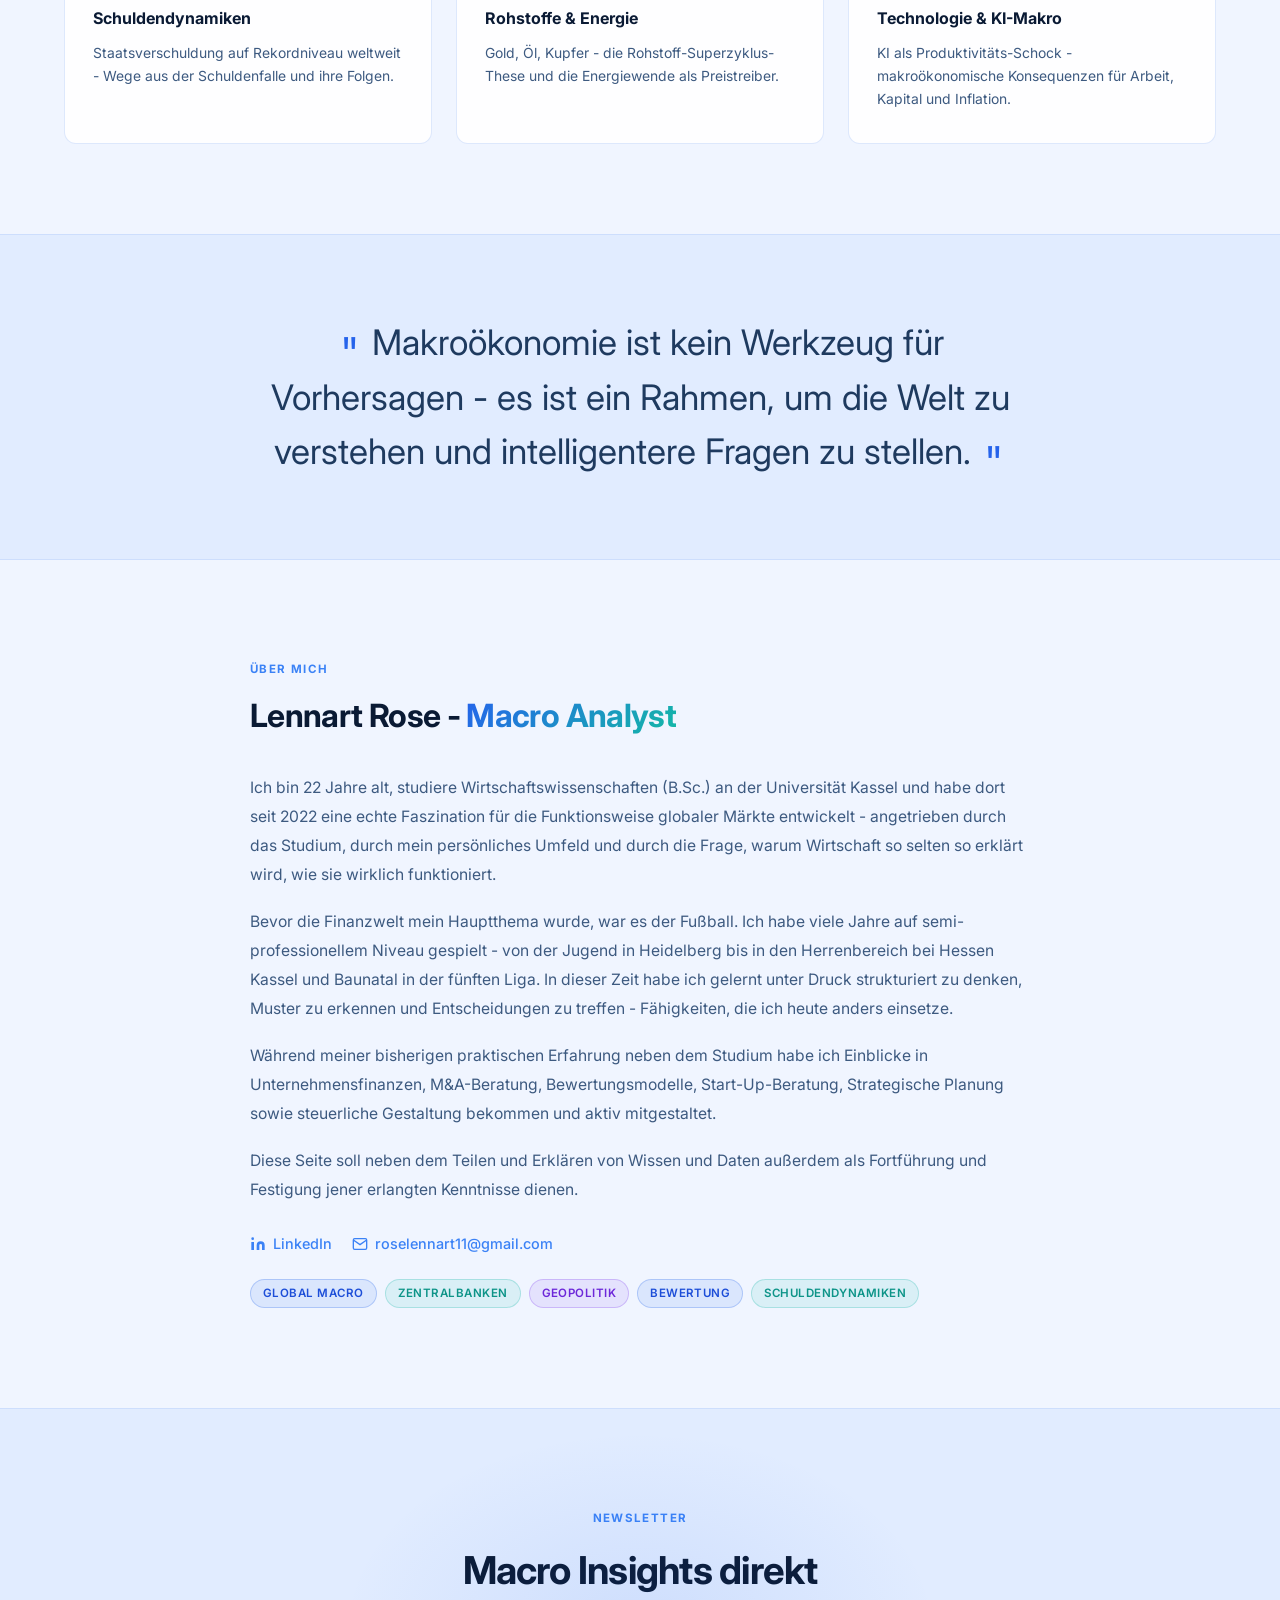
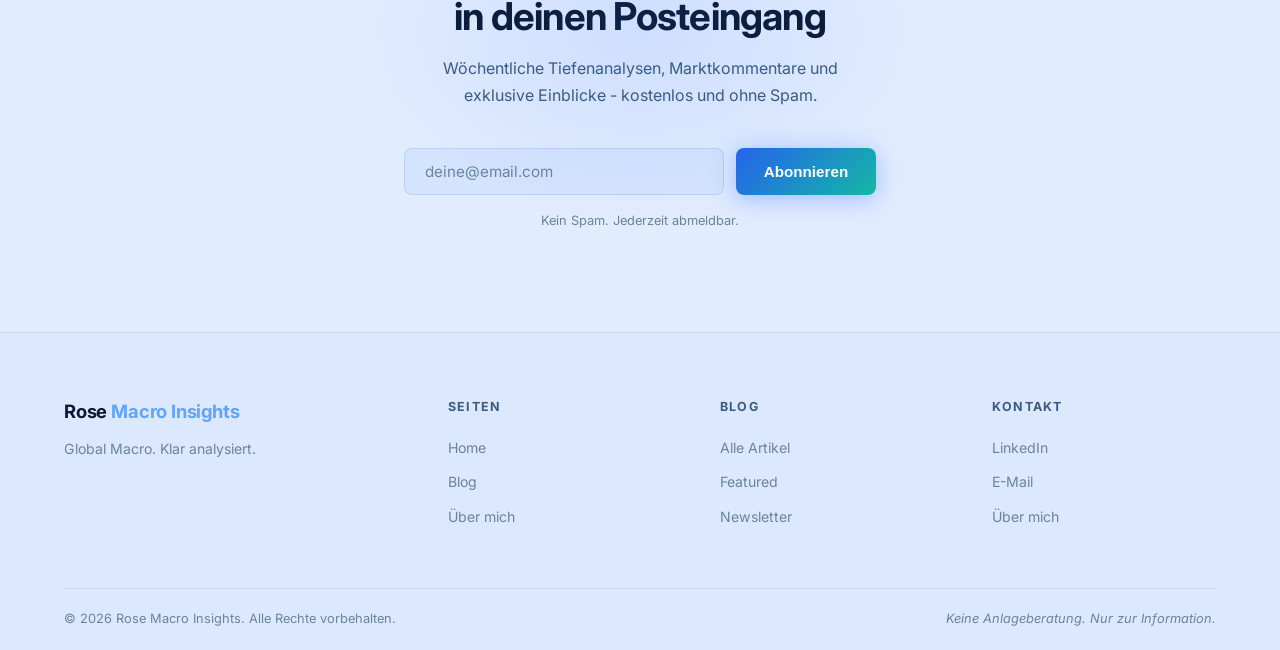
==== commit 39ca21e4: "Add two new Macro Journal posts: Week of April 6th and April 13th - New article: weekly-update-april" ====
--- a/index.html
+++ b/index.html
@@ -135,7 +135,39 @@
             <span class="tag tag--teal">Macro Journal</span>
             <span class="card__date">April 2026</span>
           </div>
-          <h3 class="card__title"><a href="artikel/weekly-update-april-8-2026.html">Week of April 8th, 2026 - what's happened</a></h3>
+          <h3 class="card__title"><a href="artikel/weekly-update-april-13-2026.html">Week of April 13th – what's happened</a></h3>
+          <p class="card__excerpt">
+            Ceasefire optimism meets overbought equities. The Nasdaq posts its longest winning streak
+            since 1992, Bitcoin hits $74,935, and gold refuses to sell off.
+          </p>
+          <div class="card__footer">
+            <a href="artikel/weekly-update-april-13-2026.html" class="card__link" data-i18n="card.read-more">Lesen →</a>
+            <span class="card__read">8 Min.</span>
+          </div>
+        </article>
+
+        <article class="card">
+          <div class="card__top">
+            <span class="tag tag--teal">Macro Journal</span>
+            <span class="card__date">April 2026</span>
+          </div>
+          <h3 class="card__title"><a href="artikel/weekly-update-april-6-2026.html">Week of April 6th – what's happened</a></h3>
+          <p class="card__excerpt">
+            A ceasefire flips the narrative. Equities surge, oil tumbles 10%, core CPI surprises
+            to the downside — but bond markets price reality while stocks price hope.
+          </p>
+          <div class="card__footer">
+            <a href="artikel/weekly-update-april-6-2026.html" class="card__link" data-i18n="card.read-more">Lesen →</a>
+            <span class="card__read">7 Min.</span>
+          </div>
+        </article>
+
+        <article class="card">
+          <div class="card__top">
+            <span class="tag tag--teal">Macro Journal</span>
+            <span class="card__date">April 2026</span>
+          </div>
+          <h3 class="card__title"><a href="artikel/weekly-update-april-8-2026.html">Week of April 8th, 2026 – what's happened</a></h3>
           <p class="card__excerpt">
             From the Fed's balance sheet to a striking divergence between gold and oil -
             a breakdown across liquidity, rates, the dollar, commodities and risk assets.
@@ -151,7 +183,7 @@
             <span class="tag tag--teal">Macro Journal</span>
             <span class="card__date">März 2026</span>
           </div>
-          <h3 class="card__title"><a href="artikel/macro-journal-march-27-2026.html">Macro Journal - March 27, 2026</a></h3>
+          <h3 class="card__title"><a href="artikel/macro-journal-march-27-2026.html">Macro Journal – March 27, 2026</a></h3>
           <p class="card__excerpt">
             The Fed faces a leadership change. Kevin Warsh is set to replace Powell.
             Meanwhile the dollar is strengthening against the administration's wishes,
@@ -160,54 +192,6 @@
           <div class="card__footer">
             <a href="artikel/macro-journal-march-27-2026.html" class="card__link" data-i18n="card.read-more">Lesen →</a>
             <span class="card__read">4 Min.</span>
-          </div>
-        </article>
-
-        <article class="card">
-          <div class="card__top">
-            <span class="tag tag--blue">Markets</span>
-            <span class="card__date">Mai 2025</span>
-          </div>
-          <h3 class="card__title"><a href="artikel/cw18-may-2025.html">Calendar Week 18 - here's what happened</a></h3>
-          <p class="card__excerpt">
-            Job report surprises, commodities dragging and a potential trade solution in sight?
-            April's volatility gave way to cautious optimism - Bitcoin up 30% from lows.
-          </p>
-          <div class="card__footer">
-            <a href="artikel/cw18-may-2025.html" class="card__link" data-i18n="card.read-more">Lesen →</a>
-            <span class="card__read">5 Min.</span>
-          </div>
-        </article>
-
-        <article class="card">
-          <div class="card__top">
-            <span class="tag tag--violet">Geopolitics</span>
-            <span class="card__date">April 2025</span>
-          </div>
-          <h3 class="card__title"><a href="artikel/tariff-rollercoaster-april-2025.html">Tariff Rollercoaster</a></h3>
-          <p class="card__excerpt">
-            Markets completed a 180-degree turnaround as Trump announced a 90-day pause
-            on sweeping tariffs. My very first post - written on a genuinely historic day.
-          </p>
-          <div class="card__footer">
-            <a href="artikel/tariff-rollercoaster-april-2025.html" class="card__link" data-i18n="card.read-more">Lesen →</a>
-            <span class="card__read">2 Min.</span>
-          </div>
-        </article>
-
-        <article class="card">
-          <div class="card__top">
-            <span class="tag tag--orange">Intro</span>
-            <span class="card__date">März 2026</span>
-          </div>
-          <h3 class="card__title"><a href="artikel/blog-overview-approach.html">Blog Overview &amp; Approach</a></h3>
-          <p class="card__excerpt">
-            How this blog is structured: the five blocks I track each week - Liquidity,
-            Rates, Dollar, Commodities, Risk Assets - and the exact indicators behind each.
-          </p>
-          <div class="card__footer">
-            <a href="artikel/blog-overview-approach.html" class="card__link" data-i18n="card.read-more">Lesen →</a>
-            <span class="card__read">3 Min.</span>
           </div>
         </article>
 
